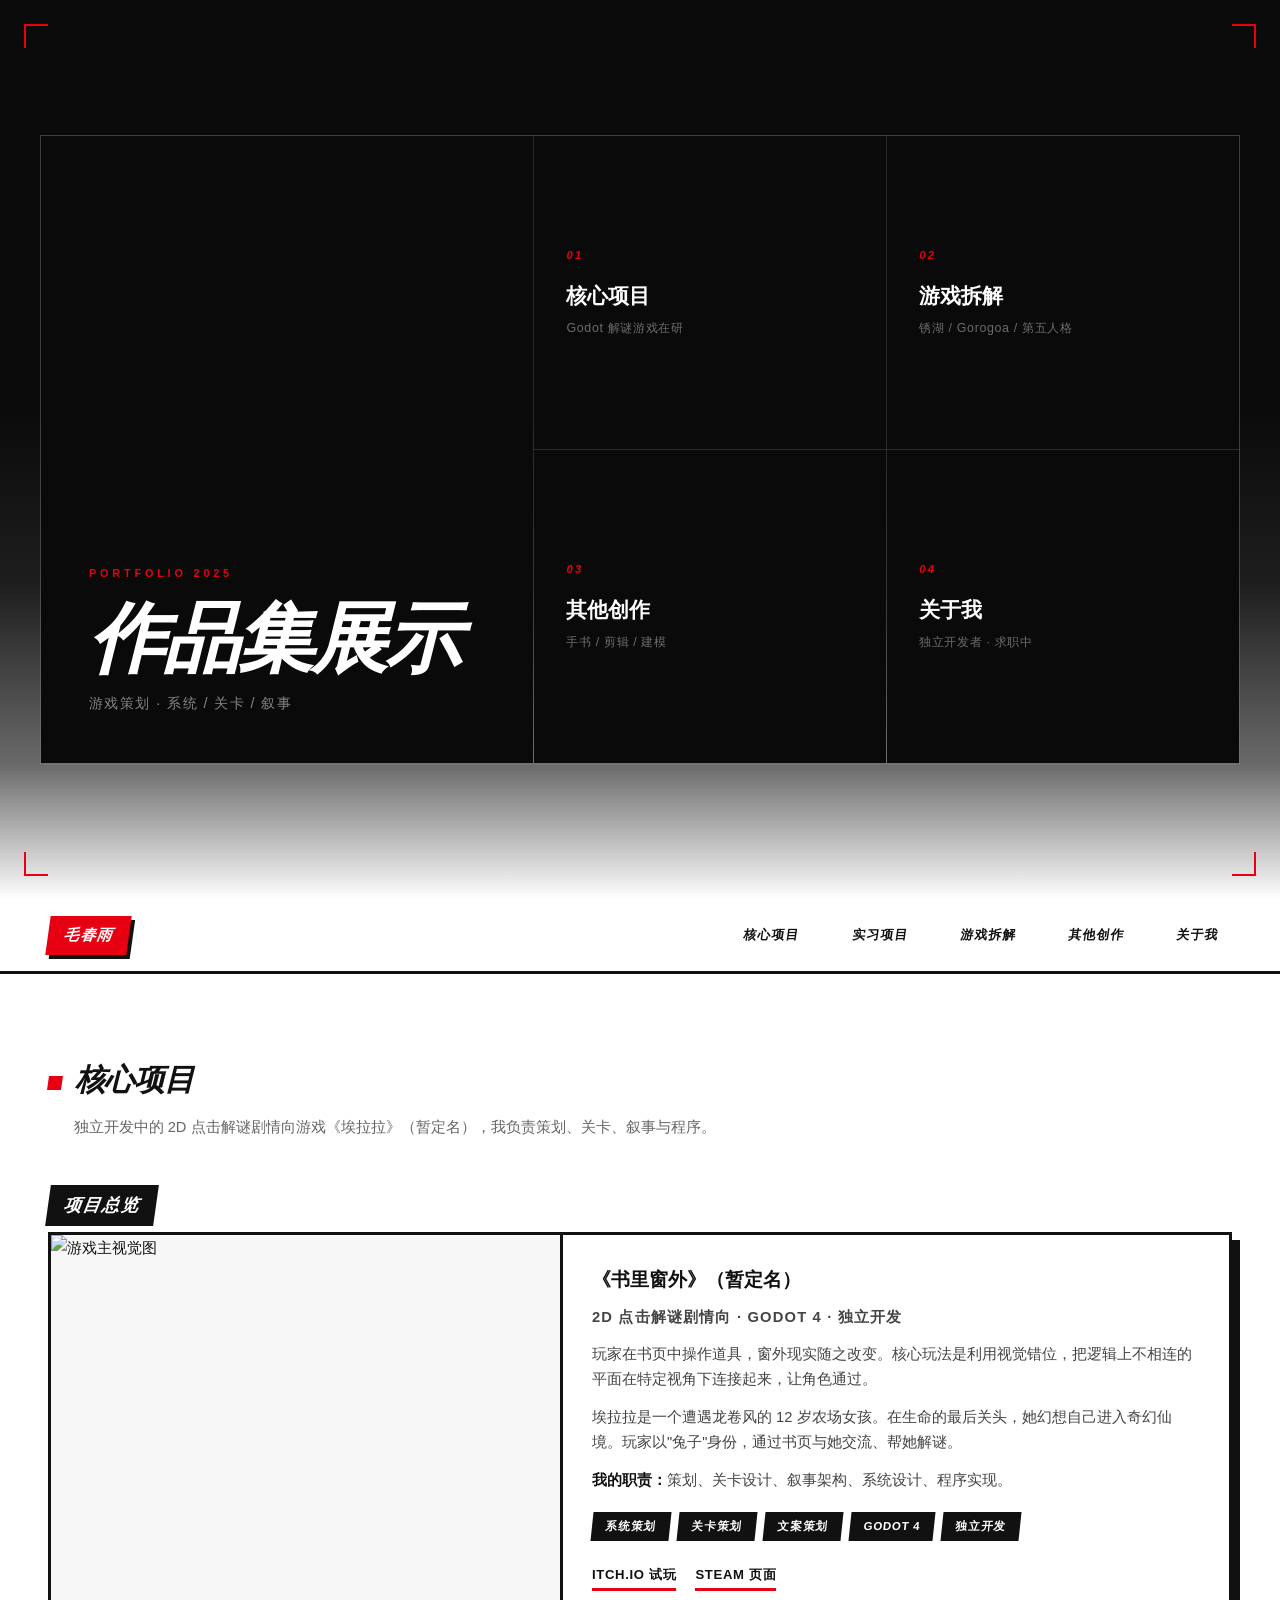
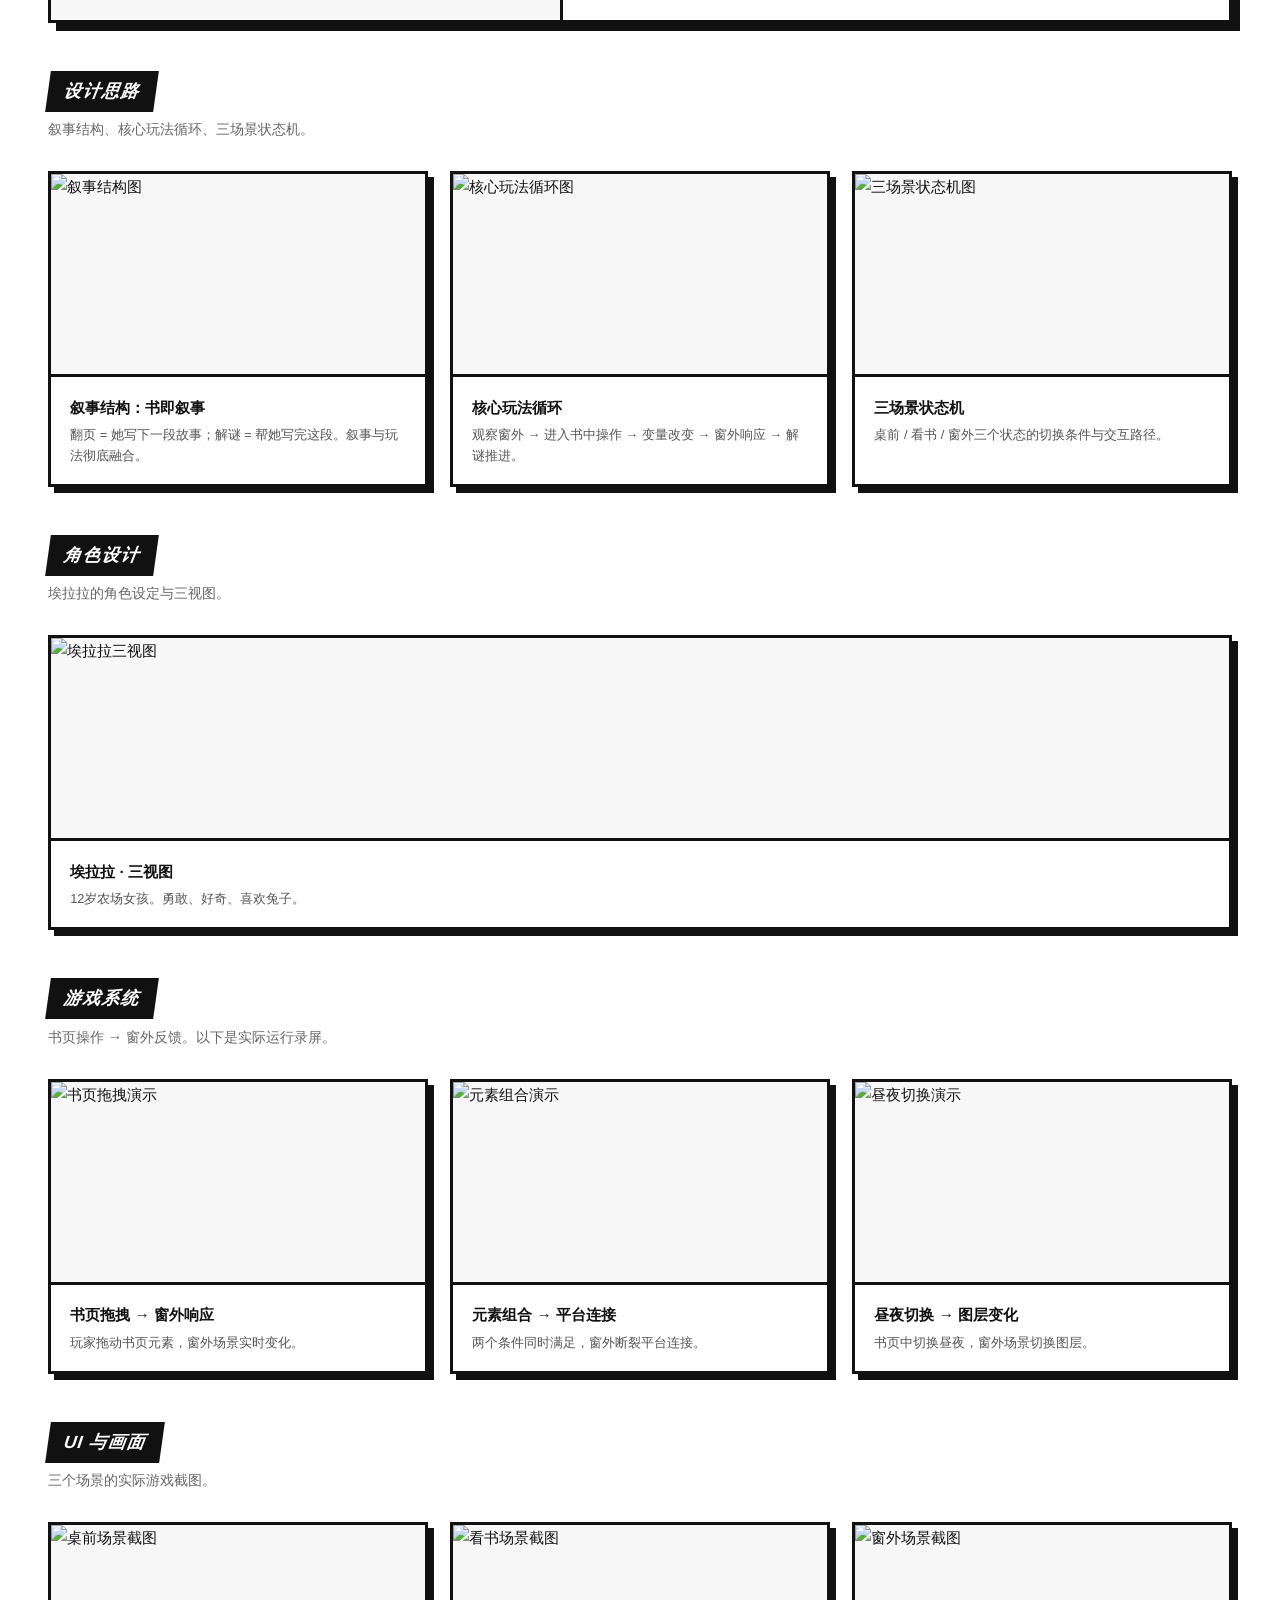
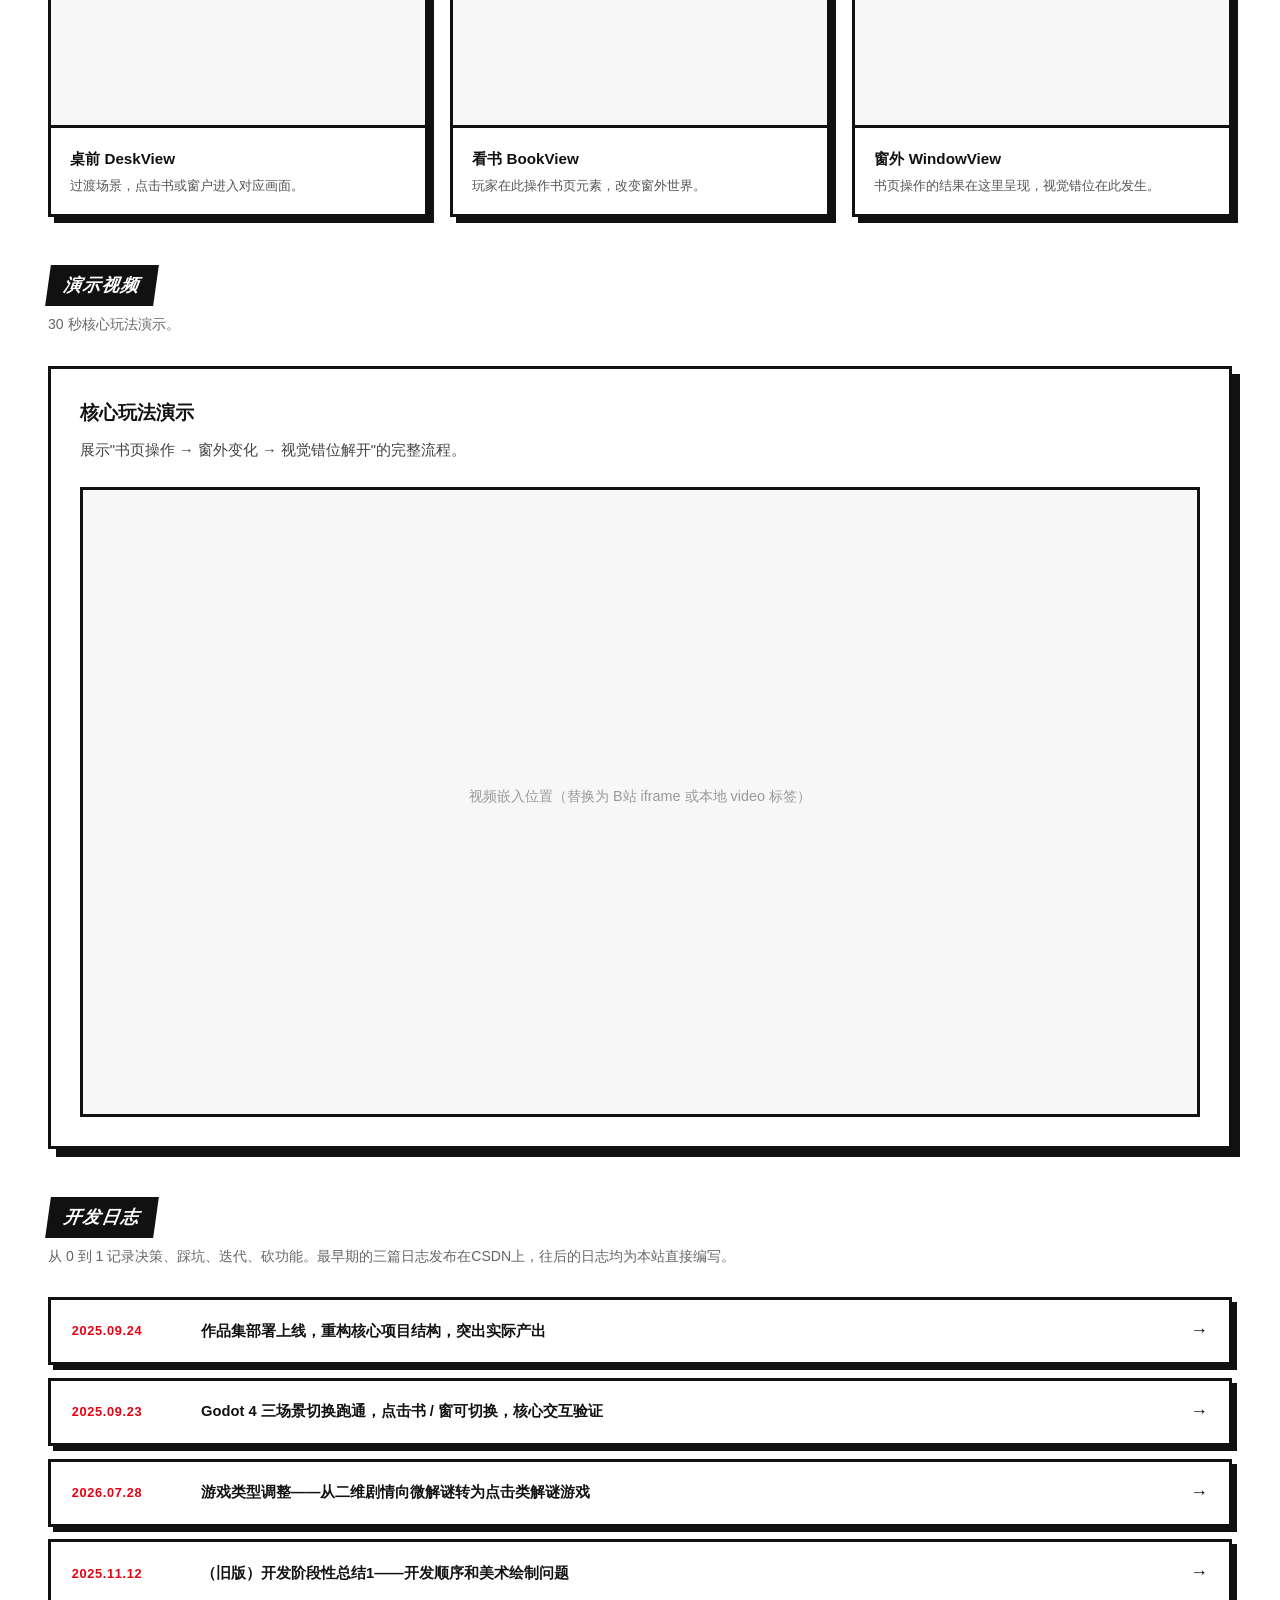
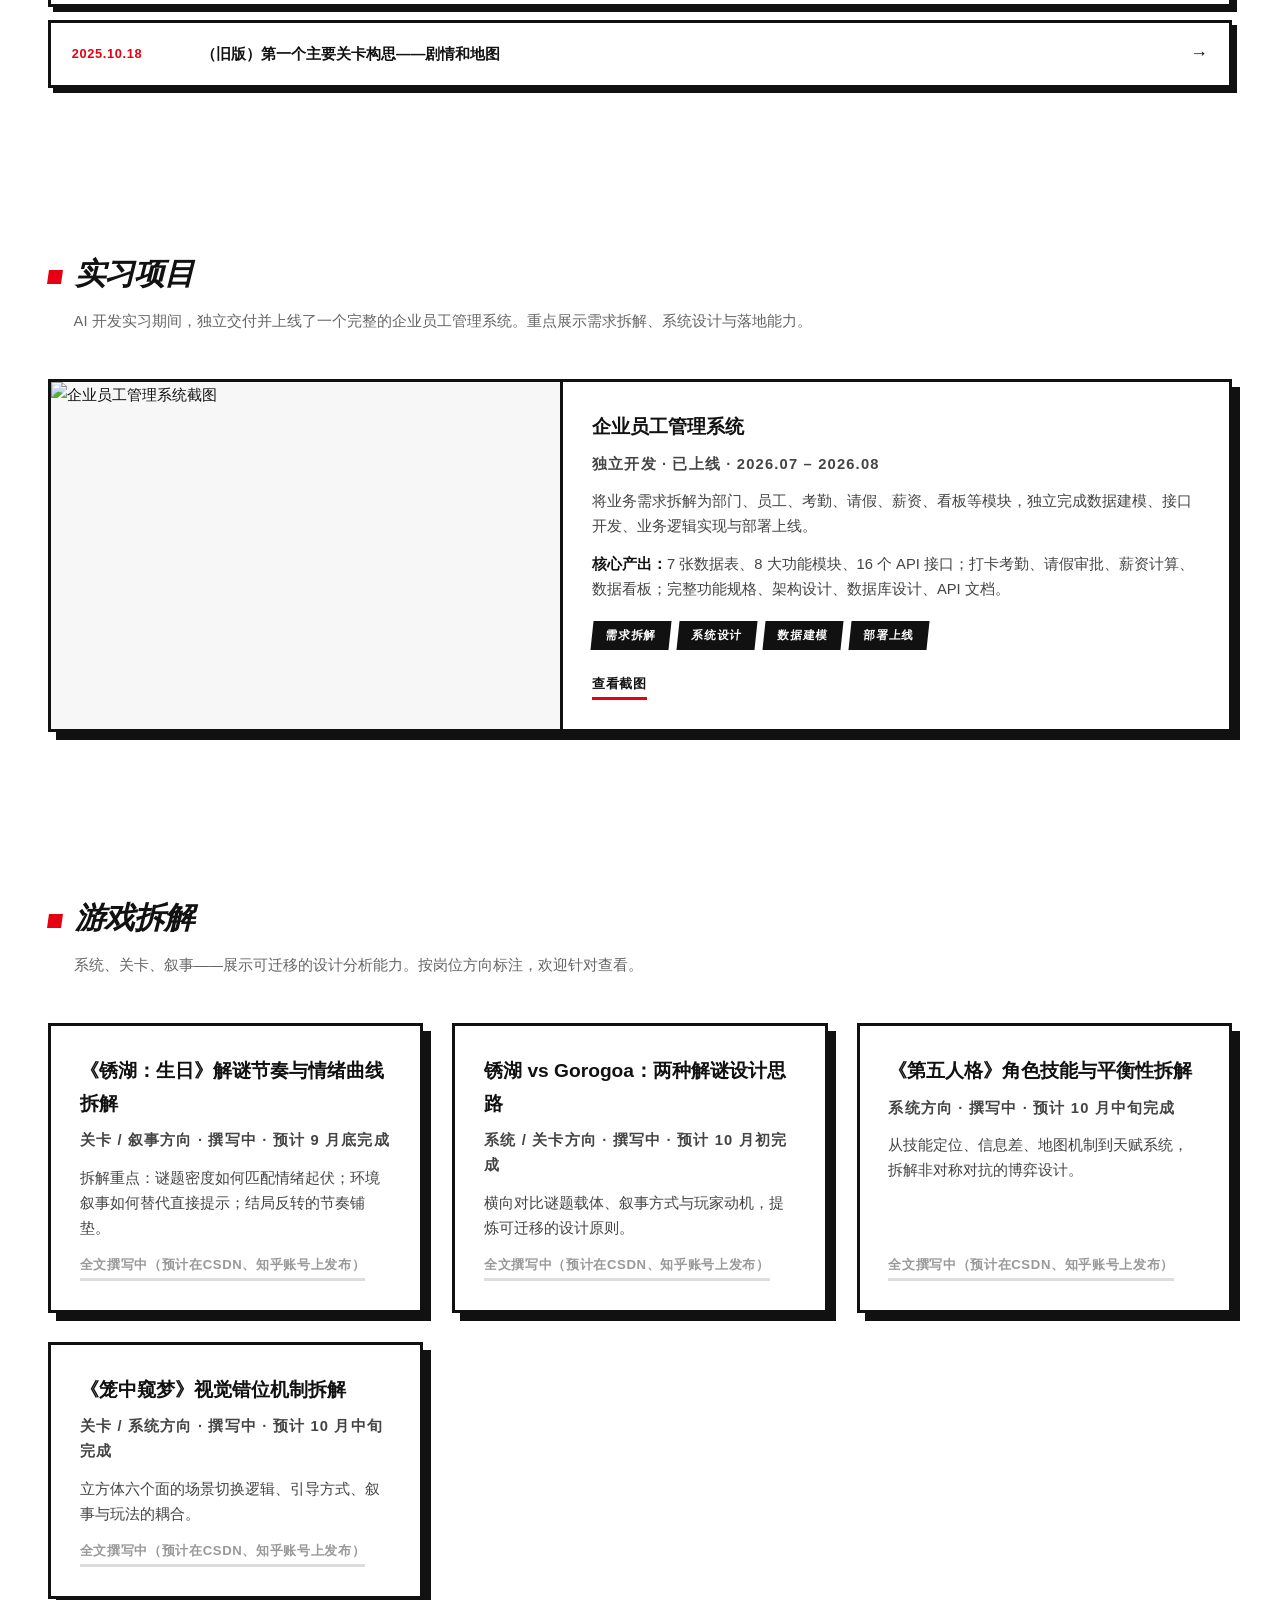
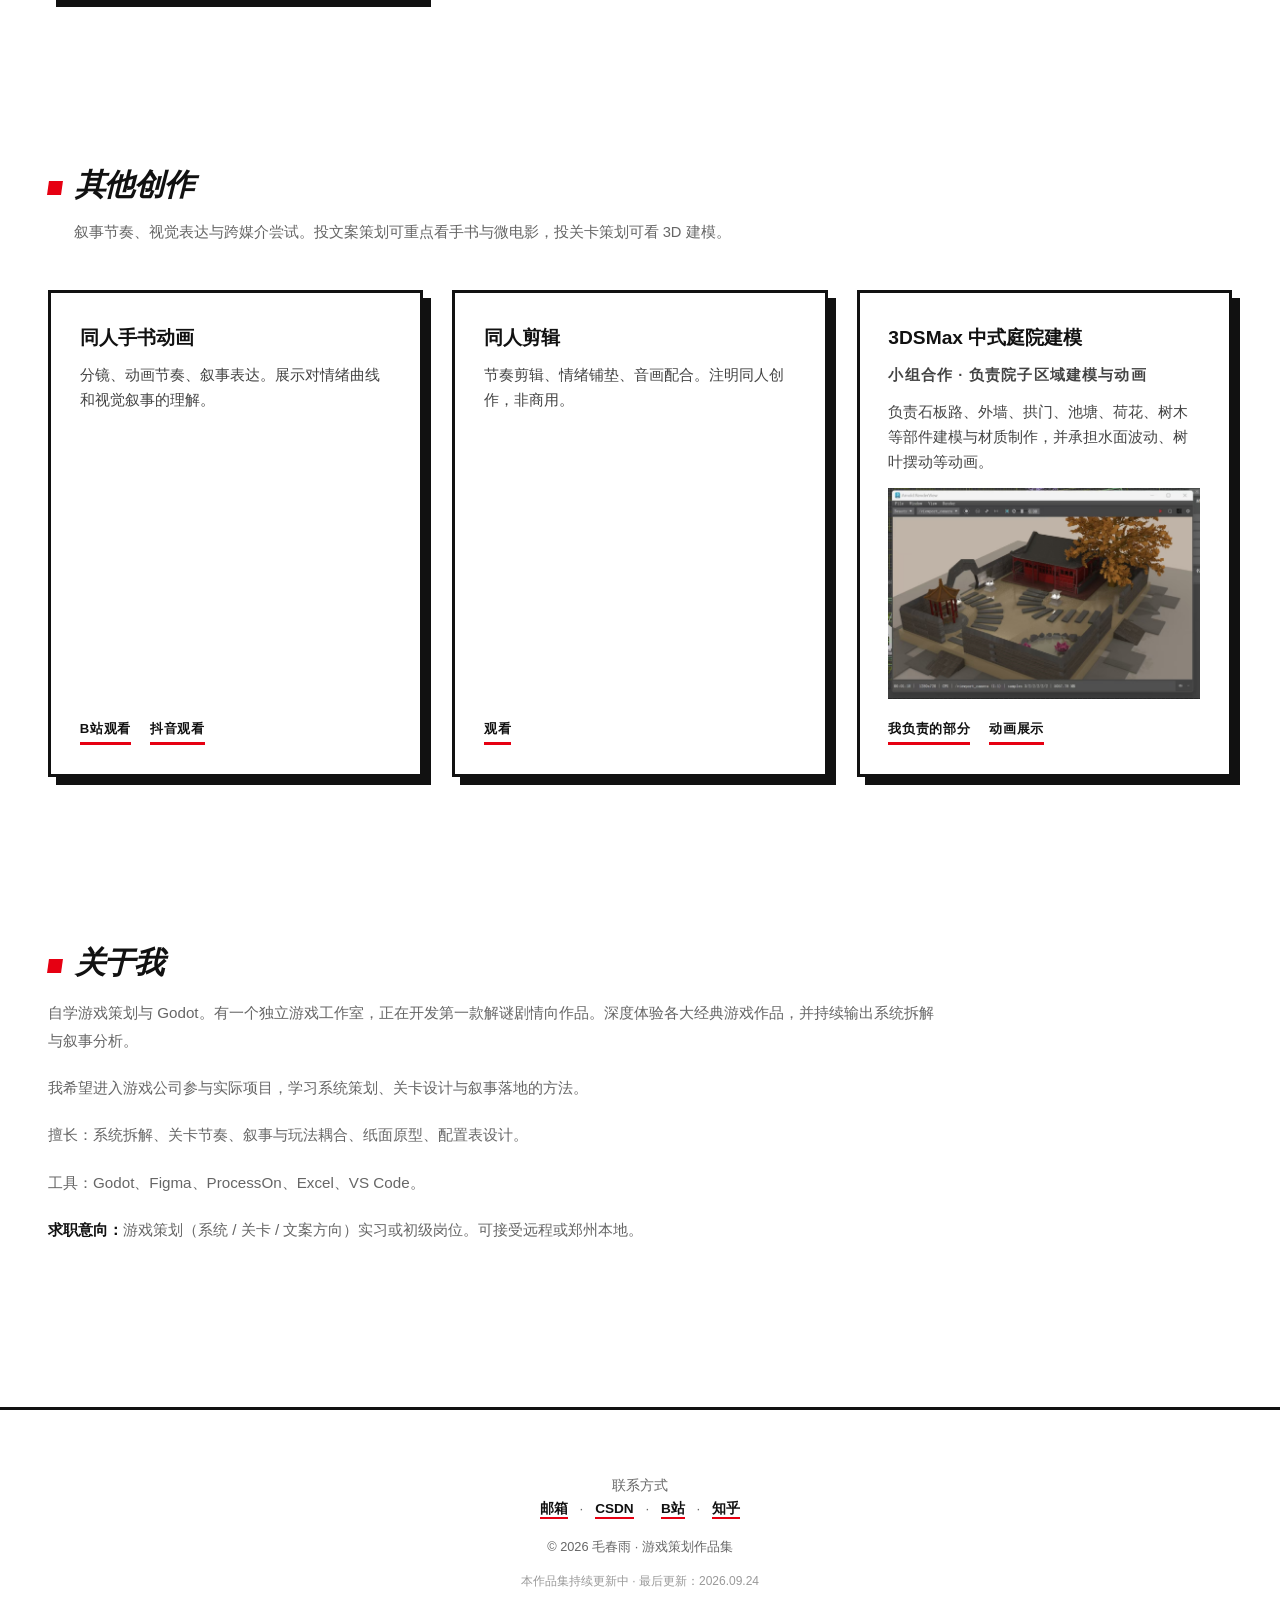
==== Index.html @ b107180e "Update Index.html" ====
<!DOCTYPE html>
<html lang="zh-CN">
<head>
<meta charset="UTF-8">
<meta name="viewport" content="width=device-width, initial-scale=1.0">
<title>毛春雨 | 游戏策划作品集</title>
<link rel="stylesheet" href="style.css">
</head>
<body>

<!-- 首页 -->
<section class="landing">
  <div class="landing-grid">

    <a class="cell cell--title" href="#hero">
      <div class="cell-inner">
        <p class="cell-tag">PORTFOLIO 2025</p>
        <h1 class="cell-title">作品集展示</h1>
        <p class="cell-sub">游戏策划 · 系统 / 关卡 / 叙事</p>
      </div>
    </a>

    <a class="cell cell--project" href="#project">
      <div class="cell-inner">
        <span class="cell-index">01</span>
        <h2 class="cell-name">核心项目</h2>
        <p class="cell-desc">Godot 解谜游戏在研</p>
      </div>
      <div class="cell-line"></div>
    </a>

    <a class="cell cell--analysis" href="#analysis">
      <div class="cell-inner">
        <span class="cell-index">02</span>
        <h2 class="cell-name">游戏拆解</h2>
        <p class="cell-desc">锈湖 / Gorogoa / 第五人格</p>
      </div>
      <div class="cell-line"></div>
    </a>

    <a class="cell cell--other" href="#other">
      <div class="cell-inner">
        <span class="cell-index">03</span>
        <h2 class="cell-name">其他创作</h2>
        <p class="cell-desc">手书 / 剪辑 / 建模</p>
      </div>
      <div class="cell-line"></div>
    </a>

    <a class="cell cell--about" href="#about">
      <div class="cell-inner">
        <span class="cell-index">04</span>
        <h2 class="cell-name">关于我</h2>
        <p class="cell-desc">独立开发者 · 求职中</p>
      </div>
      <div class="cell-line"></div>
    </a>

    <div class="cell cell--empty cell--empty-1"></div>
    <div class="cell cell--empty cell--empty-2"></div>
  </div>

  <div class="landing-corner landing-corner--tl"></div>
  <div class="landing-corner landing-corner--tr"></div>
  <div class="landing-corner landing-corner--bl"></div>
  <div class="landing-corner landing-corner--br"></div>
</section>

<!-- 导航 -->
<header class="nav">
  <div class="nav-inner">
    <span class="logo">毛春雨</span>
    <nav>
      <a href="#project">核心项目</a>
      <a href="#intern">实习项目</a>
      <a href="#analysis">游戏拆解</a>
      <a href="#other">其他创作</a>
      <a href="#about">关于我</a>
    </nav>
  </div>
</header>

<!-- 核心项目 -->
<section id="project" class="section">
  <h2>核心项目</h2>
  <p class="section-desc">独立开发中的 2D 点击解谜剧情向游戏《埃拉拉》（暂定名），我负责策划、关卡、叙事与程序。</p>

  <!-- ========== 1. 项目总览 ========== -->
  <div class="subsection">
    <div class="subsection-title">项目总览</div>

    <article class="card project-card">
      <div class="project-visual">
        <img src="images/cover.jpg" alt="游戏主视觉图">
      </div>
      <div class="card-body">
        <h3>《书里窗外》（暂定名）</h3>
        <p class="meta">2D 点击解谜剧情向 · Godot 4 · 独立开发</p>

        <p>玩家在书页中操作道具，窗外现实随之改变。核心玩法是利用视觉错位，把逻辑上不相连的平面在特定视角下连接起来，让角色通过。</p>

        <p>埃拉拉是一个遭遇龙卷风的 12 岁农场女孩。在生命的最后关头，她幻想自己进入奇幻仙境。玩家以"兔子"身份，通过书页与她交流、帮她解谜。</p>

        <p><strong>我的职责：</strong>策划、关卡设计、叙事架构、系统设计、程序实现。</p>

        <ul class="tags">
          <li>系统策划</li><li>关卡策划</li><li>文案策划</li><li>Godot 4</li><li>独立开发</li>
        </ul>

        <div class="links">
          <a href="你的itch.io链接" target="_blank">itch.io 试玩</a>
          <a href="你的Steam链接" target="_blank">Steam 页面</a>
        </div>
      </div>
    </article>
  </div>

  <!-- ========== 2. 设计思路 ========== -->
  <div class="subsection">
    <div class="subsection-title">设计思路</div>
    <p class="subsection-desc">叙事结构、核心玩法循环、三场景状态机。</p>

    <div class="design-grid">
      <div class="design-item">
        <div class="design-visual">
          <img src="images/narrative-structure.jpg" alt="叙事结构图">
        </div>
        <div class="design-info">
          <h4>叙事结构：书即叙事</h4>
          <p>翻页 = 她写下一段故事；解谜 = 帮她写完这段。叙事与玩法彻底融合。</p>
        </div>
      </div>

      <div class="design-item">
        <div class="design-visual">
          <img src="images/core-loop.jpg" alt="核心玩法循环图">
        </div>
        <div class="design-info">
          <h4>核心玩法循环</h4>
          <p>观察窗外 → 进入书中操作 → 变量改变 → 窗外响应 → 解谜推进。</p>
        </div>
      </div>

      <div class="design-item">
        <div class="design-visual">
          <img src="images/state-machine.jpg" alt="三场景状态机图">
        </div>
        <div class="design-info">
          <h4>三场景状态机</h4>
          <p>桌前 / 看书 / 窗外三个状态的切换条件与交互路径。</p>
        </div>
      </div>
    </div>
  </div>

  <!-- ========== 3. 角色设计 ========== -->
  <div class="subsection">
    <div class="subsection-title">角色设计</div>
    <p class="subsection-desc">埃拉拉的角色设定与三视图。</p>

    <div class="design-grid">
      <div class="design-item">
        <div class="design-visual">
          <img src="images/ellara-turnaround.jpg" alt="埃拉拉三视图">
        </div>
        <div class="design-info">
          <h4>埃拉拉 · 三视图</h4>
          <p>12岁农场女孩。勇敢、好奇、喜欢兔子。</p>
        </div>
      </div>
  </div>

  <!-- ========== 4. 游戏系统 ========== -->
<div class="subsection">
  <div class="subsection-title">游戏系统</div>
  <p class="subsection-desc">书页操作 → 窗外反馈。以下是实际运行录屏。</p>

  <div class="design-grid">
    <div class="design-item">
      <div class="design-visual">
        <img src="images/gif-drag.gif" alt="书页拖拽演示">
      </div>
      <div class="design-info">
        <h4>书页拖拽 → 窗外响应</h4>
        <p>玩家拖动书页元素，窗外场景实时变化。</p>
      </div>
    </div>

    <div class="design-item">
      <div class="design-visual">
        <img src="images/gif-combine.gif" alt="元素组合演示">
      </div>
      <div class="design-info">
        <h4>元素组合 → 平台连接</h4>
        <p>两个条件同时满足，窗外断裂平台连接。</p>
      </div>
    </div>

    <div class="design-item">
      <div class="design-visual">
        <img src="images/gif-night.gif" alt="昼夜切换演示">
      </div>
      <div class="design-info">
        <h4>昼夜切换 → 图层变化</h4>
        <p>书页中切换昼夜，窗外场景切换图层。</p>
      </div>
    </div>
  </div>
</div>

  <!-- ========== 5. UI 与画面 ========== -->
  <div class="subsection">
    <div class="subsection-title">UI 与画面</div>
    <p class="subsection-desc">三个场景的实际游戏截图。</p>

    <div class="design-grid">
      <div class="design-item">
        <div class="design-visual">
          <img src="images/screenshot-desk.jpg" alt="桌前场景截图">
        </div>
        <div class="design-info">
          <h4>桌前 DeskView</h4>
          <p>过渡场景，点击书或窗户进入对应画面。</p>
        </div>
      </div>

      <div class="design-item">
        <div class="design-visual">
          <img src="images/screenshot-book.jpg" alt="看书场景截图">
        </div>
        <div class="design-info">
          <h4>看书 BookView</h4>
          <p>玩家在此操作书页元素，改变窗外世界。</p>
        </div>
      </div>

      <div class="design-item">
        <div class="design-visual">
          <img src="images/screenshot-window.jpg" alt="窗外场景截图">
        </div>
        <div class="design-info">
          <h4>窗外 WindowView</h4>
          <p>书页操作的结果在这里呈现，视觉错位在此发生。</p>
        </div>
      </div>
    </div>
  </div>

  <!-- ========== 6. 演示视频 ========== -->
  <div class="subsection">
    <div class="subsection-title">演示视频</div>
    <p class="subsection-desc">30 秒核心玩法演示。</p>

    <article class="card">
      <div class="card-body">
        <h3>核心玩法演示</h3>
        <p>展示"书页操作 → 窗外变化 → 视觉错位解开"的完整流程。</p>
        <div style="margin-top:1.5rem; border:3px solid #111; aspect-ratio: 16 / 9; display:flex; align-items:center; justify-content:center; background:#f7f7f7;">
          <p style="color:#999; font-size:0.9rem;">视频嵌入位置（替换为 B站 iframe 或本地 video 标签）</p>
        </div>
      </div>
    </article>
  </div>

  <!-- ========== 7. 开发日志 ========== -->
  <div class="subsection">
    <div class="subsection-title">开发日志</div>
    <p class="subsection-desc">从 0 到 1 记录决策、踩坑、迭代、砍功能。最早期的三篇日志发布在CSDN上，往后的日志均为本站直接编写。</p>
    <div class="devlog-list">
      <a class="devlog-item" href="devlog/2025-09-24.html">
        <span class="devlog-date">2025.09.24</span>
        <span class="devlog-title">作品集部署上线，重构核心项目结构，突出实际产出</span>
        <span class="devlog-arrow">→</span>
      </a>
      <a class="devlog-item" href="devlog/2025-09-23.html">
        <span class="devlog-date">2025.09.23</span>
        <span class="devlog-title">Godot 4 三场景切换跑通，点击书 / 窗可切换，核心交互验证</span>
        <span class="devlog-arrow">→</span>
      </a>
      <a class="devlog-item" href="https://blog.csdn.net/mohxitx/article/details/163253300?spm=1001.2014.3001.5502">
        <span class="devlog-date">2026.07.28</span>
        <span class="devlog-title">游戏类型调整——从二维剧情向微解谜转为点击类解谜游戏</span>
        <span class="devlog-arrow">→</span>
      </a>
      <a class="devlog-item" href="https://blog.csdn.net/mohxitx/article/details/154711558?spm=1001.2014.3001.5502">
        <span class="devlog-date">2025.11.12</span>
        <span class="devlog-title">（旧版）开发阶段性总结1——开发顺序和美术绘制问题</span>
        <span class="devlog-arrow">→</span>
      </a>
      <a class="devlog-item" href="https://blog.csdn.net/mohxitx/article/details/153501915?spm=1001.2014.3001.5502">
        <span class="devlog-date">2025.10.18</span>
        <span class="devlog-title">（旧版）第一个主要关卡构思——剧情和地图</span>
        <span class="devlog-arrow">→</span>
      </a>
    </div>
  </div>
</section>

<!-- 实习项目 -->
<section id="intern" class="section">
  <h2>实习项目</h2>
  <p class="section-desc">AI 开发实习期间，独立交付并上线了一个完整的企业员工管理系统。重点展示需求拆解、系统设计与落地能力。</p>

  <article class="card project-card">
    <div class="project-visual">
      <img src="images/intern-system.jpg" alt="企业员工管理系统截图">
    </div>
    <div class="card-body">
      <h3>企业员工管理系统</h3>
      <p class="meta">独立开发 · 已上线 · 2026.07 – 2026.08</p>
      <p>将业务需求拆解为部门、员工、考勤、请假、薪资、看板等模块，独立完成数据建模、接口开发、业务逻辑实现与部署上线。</p>
      <p><strong>核心产出：</strong>7 张数据表、8 大功能模块、16 个 API 接口；打卡考勤、请假审批、薪资计算、数据看板；完整功能规格、架构设计、数据库设计、API 文档。</p>
      <ul class="tags">
        <li>需求拆解</li><li>系统设计</li><li>数据建模</li><li>部署上线</li>
      </ul>
      <div class="links">
        <a href="你的系统截图链接" target="_blank">查看截图</a>
      </div>
    </div>
  </article>
</section>

<!-- 游戏拆解 -->
<section id="analysis" class="section">
  <h2>游戏拆解</h2>
  <p class="section-desc">系统、关卡、叙事——展示可迁移的设计分析能力。按岗位方向标注，欢迎针对查看。</p>
  <div class="grid">
    <article class="card">
      <div class="card-body">
        <h3>《锈湖：生日》解谜节奏与情绪曲线拆解</h3>
        <p class="meta">关卡 / 叙事方向 · 撰写中 · 预计 9 月底完成</p>
        <p>拆解重点：谜题密度如何匹配情绪起伏；环境叙事如何替代直接提示；结局反转的节奏铺垫。</p>
        <div class="links"><span class="link-pending">全文撰写中（预计在CSDN、知乎账号上发布）</span></div>
      </div>
    </article>
    <article class="card">
      <div class="card-body">
        <h3>锈湖 vs Gorogoa：两种解谜设计思路</h3>
        <p class="meta">系统 / 关卡方向 · 撰写中 · 预计 10 月初完成</p>
        <p>横向对比谜题载体、叙事方式与玩家动机，提炼可迁移的设计原则。</p>
        <div class="links"><span class="link-pending">全文撰写中（预计在CSDN、知乎账号上发布）</span></div>
      </div>
    </article>
    <article class="card">
      <div class="card-body">
        <h3>《第五人格》角色技能与平衡性拆解</h3>
        <p class="meta">系统方向 · 撰写中 · 预计 10 月中旬完成</p>
        <p>从技能定位、信息差、地图机制到天赋系统，拆解非对称对抗的博弈设计。</p>
        <div class="links"><span class="link-pending">全文撰写中（预计在CSDN、知乎账号上发布）</span></div>
      </div>
    </article>
    <article class="card">
      <div class="card-body">
        <h3>《笼中窥梦》视觉错位机制拆解</h3>
        <p class="meta">关卡 / 系统方向 · 撰写中 · 预计 10 月中旬完成</p>
        <p>立方体六个面的场景切换逻辑、引导方式、叙事与玩法的耦合。</p>
        <div class="links"><span class="link-pending">全文撰写中（预计在CSDN、知乎账号上发布）</span></div>
      </div>
    </article>
  </div>
</section>

<!-- 其他创作 -->
<section id="other" class="section">
  <h2>其他创作</h2>
  <p class="section-desc">叙事节奏、视觉表达与跨媒介尝试。投文案策划可重点看手书与微电影，投关卡策划可看 3D 建模。</p>
  <div class="grid">
    <article class="card">
      <div class="card-body">
        <h3>同人手书动画</h3>
        <p>分镜、动画节奏、叙事表达。展示对情绪曲线和视觉叙事的理解。</p>
        <div class="links">
          <a href="https://www.bilibili.com/video/BV1rpRCBZEAe/?spm_id_from=333.1387.upload.video_card.click&vd_source=d65b849b5e9a57751066e019ce61a330" target="_blank">B站观看</a>
         <a href="https://www.douyin.com/user/self?from_tab_name=main&modal_id=7636347250213746856&showTab=post" target="_blank">抖音观看</a>
        </div>
      </div>
    </article>
    <article class="card">
      <div class="card-body">
        <h3>同人剪辑</h3>
        <p>节奏剪辑、情绪铺垫、音画配合。注明同人创作，非商用。</p>
        <div class="links">
          <a href="https://www.bilibili.com/video/BV1PDQ9YFEPP/?spm_id_from=333.1387.upload.video_card.click&vd_source=d65b849b5e9a57751066e019ce61a330" target="_blank">观看</a>
        </div>
      </div>
    </article>
    <article class="card">
  
  <div class="card-body">
    <h3>3DSMax 中式庭院建模</h3>
    <p class="meta">小组合作 · 负责院子区域建模与动画</p>
    <p>负责石板路、外墙、拱门、池塘、荷花、树木等部件建模与材质制作，并承担水面波动、树叶摆动等动画。</p>
    <div class="links">
      <img src="images/成品建模截图.jpg" alt="中式庭院成品截图">
      <a href="images/庭院截图.jpg" target="_blank">我负责的部分</a>
      <a href="images/展示视频.mp4" target="_blank">动画展示</a>
    </div>
  </div>
</article>
  </div>
</section>

<!-- 关于我 -->
<section id="about" class="section">
  <h2>关于我</h2>
  <div class="about-text">
    <p>自学游戏策划与 Godot。有一个独立游戏工作室，正在开发第一款解谜剧情向作品。深度体验各大经典游戏作品，并持续输出系统拆解与叙事分析。</p>
    <p>我希望进入游戏公司参与实际项目，学习系统策划、关卡设计与叙事落地的方法。</p>
    <p>擅长：系统拆解、关卡节奏、叙事与玩法耦合、纸面原型、配置表设计。</p>
    <p>工具：Godot、Figma、ProcessOn、Excel、VS Code。</p>
    <p><strong>求职意向：</strong>游戏策划（系统 / 关卡 / 文案方向）实习或初级岗位。可接受远程或郑州本地。</p>
  </div>
</section>

<footer class="footer">
  <p>联系方式</p>
  <p>
    <a href="mailto:2586804868@qq.com">邮箱</a> ·
    <a href="https://blog.csdn.net/mohxitx?spm=1000.2115.3001.5343" target="_blank">CSDN</a> ·
    <a href="https://space.bilibili.com/425326771/upload/video" target="_blank">B站</a> ·
    <a href="https://www.zhihu.com/people/cheng-feng-18-88" target="_blank">知乎</a>
  </p>
  <p style="margin-top:1rem; font-size:0.8rem;">© 2026 毛春雨 · 游戏策划作品集</p>
  <p style="margin-top:0.8rem; font-size:0.75rem; color:#999;">本作品集持续更新中 · 最后更新：2026.09.24</p>
</footer>

<script src="script.js"></script>
</body>
</html>
---- style.css ----
:root {
  --white: #ffffff;
  --black: #111111;
  --red: #e60012;
  --red-dark: #b8000e;
  --gray: #666666;
  --gray-light: #e8e8e8;
  --dark: #0a0a0a;
  --dark-soft: #141414;
  --line: rgba(128, 128, 128, 0.25);
}

* { margin: 0; padding: 0; box-sizing: border-box; }
html { scroll-behavior: smooth; }

body {
  background: var(--white);
  color: var(--black);
  font-family: -apple-system, "PingFang SC", "Microsoft YaHei", sans-serif;
  line-height: 1.7;
  -webkit-font-smoothing: antialiased;
  overflow-x: hidden;
  font-size: 15px;
}

a { color: inherit; text-decoration: none; transition: all 0.3s; }
img { max-width: 100%; display: block; }

/* ============ Landing ============ */
.landing {
  position: relative;
  min-height: 100vh;
  background: linear-gradient(
    to bottom,
    #0a0a0a 0%,
    #0a0a0a 45%,
    #1e1e1e 65%,
    #6a6a6a 85%,
    #ffffff 100%
  );
  overflow: hidden;
  padding: 2rem;
  display: flex;
  align-items: center;
  justify-content: center;
}

.landing-grid {
  position: relative;
  width: 100%;
  max-width: 1200px;
  height: 70vh;
  display: grid;
  grid-template-columns: 1.4fr 1fr 1fr;
  grid-template-rows: 1fr 1fr;
  gap: 1px;
  background: var(--line);
  border: 1px solid var(--line);
  z-index: 2;
}

.cell {
  background: var(--dark);
  position: relative;
  overflow: hidden;
  display: flex;
  align-items: center;
  justify-content: center;
  transition: background 0.5s ease;
}

.cell:hover { background: var(--dark-soft); }

.cell--title {
  grid-column: 1;
  grid-row: 1 / 3;
  padding: 3rem;
  display: flex;
  align-items: flex-end;
  justify-content: flex-start;
}

.cell--project { grid-column: 2; grid-row: 1; }
.cell--analysis { grid-column: 3; grid-row: 1; }
.cell--other { grid-column: 2; grid-row: 2; }
.cell--about { grid-column: 3; grid-row: 2; }

.cell--empty { background: var(--dark-soft); }

.cell-inner {
  position: relative;
  z-index: 2;
  width: 100%;
  padding: 2rem;
}

.cell--title .cell-inner { padding: 0; }

.cell-tag {
  font-size: 0.68rem;
  font-weight: 700;
  letter-spacing: 0.35em;
  color: var(--red);
  text-transform: uppercase;
  margin-bottom: 1.2rem;
}

.cell-title {
  font-size: clamp(2.8rem, 6vw, 5rem);
  font-weight: 900;
  font-style: italic;
  line-height: 0.95;
  letter-spacing: -0.04em;
  color: var(--white);
  margin-bottom: 1rem;
  text-transform: uppercase;
}

.cell-sub {
  font-size: 0.9rem;
  color: rgba(255,255,255,0.5);
  letter-spacing: 0.1em;
  font-weight: 500;
}

.cell-index {
  display: block;
  font-size: 0.7rem;
  font-weight: 800;
  letter-spacing: 0.2em;
  color: var(--red);
  margin-bottom: 0.8rem;
  font-style: italic;
}

.cell-name {
  font-size: 1.3rem;
  font-weight: 800;
  color: var(--white);
  margin-bottom: 0.3rem;
  letter-spacing: -0.01em;
  transition: color 0.3s;
}

.cell:hover .cell-name { color: var(--red); }

.cell-desc {
  font-size: 0.78rem;
  color: rgba(255,255,255,0.4);
  letter-spacing: 0.05em;
}

.cell-line {
  position: absolute;
  bottom: 0;
  left: 0;
  width: 0;
  height: 2px;
  background: var(--red);
  transition: width 0.6s cubic-bezier(0.22, 1, 0.36, 1);
}

.cell:hover .cell-line { width: 100%; }

/* 角落装饰 */
.landing-corner {
  position: absolute;
  width: 24px;
  height: 24px;
  border-color: var(--red);
  border-style: solid;
  z-index: 5;
  transition: transform 0.4s ease-out;
}
.landing-corner--tl { top: 1.5rem; left: 1.5rem; border-width: 2px 0 0 2px; }
.landing-corner--tr { top: 1.5rem; right: 1.5rem; border-width: 2px 2px 0 0; }
.landing-corner--bl { bottom: 1.5rem; left: 1.5rem; border-width: 0 0 2px 2px; }
.landing-corner--br { bottom: 1.5rem; right: 1.5rem; border-width: 0 2px 2px 0; }

/* ============ 导航 ============ */
.nav {
  position: sticky;
  top: 0;
  z-index: 100;
  background: var(--white);
  border-bottom: 3px solid var(--black);
}

.nav-inner {
  max-width: 1360px;
  margin: 0 auto;
  padding: 1rem 3rem;
  display: flex;
  justify-content: space-between;
  align-items: center;
}

.logo {
  font-weight: 900;
  font-size: 0.95rem;
  letter-spacing: 0.08em;
  text-transform: uppercase;
  background: var(--red);
  color: var(--white);
  padding: 0.4rem 1rem;
  transform: skew(-8deg);
  font-style: italic;
  box-shadow: 4px 4px 0 var(--black);
}

.nav nav a {
  margin-left: 1.4rem;
  color: var(--black);
  font-weight: 800;
  font-size: 0.8rem;
  letter-spacing: 0.08em;
  text-transform: uppercase;
  padding: 0.4rem 0.8rem;
  display: inline-block;
  transition: all 0.15s;
  transform: skew(-8deg);
}

.nav nav a:hover {
  background: var(--red);
  color: var(--white);
}

/* ============ Section ============ */
.section {
  max-width: 1360px;
  margin: 0 auto;
  padding: 5rem 3rem;
  position: relative;
}

.section h2 {
  font-size: 1.9rem;
  font-weight: 900;
  font-style: italic;
  text-transform: uppercase;
  letter-spacing: -0.01em;
  display: flex;
  align-items: baseline;
  gap: 0.8rem;
  margin-bottom: 0.6rem;
}

.section h2::before {
  content: "";
  display: inline-block;
  width: 14px;
  height: 14px;
  background: var(--red);
  transform: skew(-8deg);
  flex-shrink: 0;
}

.section-desc {
  color: var(--gray);
  margin-bottom: 2.8rem;
  font-size: 0.92rem;
  padding-left: 1.6rem;
}

/* ============ 子模块 ============ */
.subsection { margin-top: 3rem; }
.subsection:first-of-type { margin-top: 1rem; }

.subsection-title {
  font-size: 1.1rem;
  font-weight: 900;
  text-transform: uppercase;
  letter-spacing: 0.05em;
  display: inline-block;
  background: var(--black);
  color: var(--white);
  padding: 0.35rem 1rem;
  transform: skew(-8deg);
  margin-bottom: 0.4rem;
  font-style: italic;
}

.subsection-desc {
  color: var(--gray);
  font-size: 0.88rem;
  margin-bottom: 1.8rem;
}

/* ============ 卡片 ============ */
.card {
  background: var(--white);
  color: var(--black);
  border: 3px solid var(--black);
  box-shadow: 8px 8px 0 var(--black);
  transition: all 0.2s;
  overflow: hidden;
}

.card:hover {
  transform: translate(-4px, -4px);
  box-shadow: 12px 12px 0 var(--red);
}

.card-body { padding: 1.8rem; }

.card h3 {
  font-size: 1.2rem;
  font-weight: 900;
  margin-bottom: 0.5rem;
}

.meta {
  color: var(--red);
  font-size: 0.78rem;
  margin-bottom: 1rem;
  letter-spacing: 0.08em;
  text-transform: uppercase;
  font-weight: 800;
}

.card p { color: #444; font-size: 0.92rem; margin-bottom: 0.8rem; }
.card p strong { color: var(--black); font-weight: 800; }

.tags {
  list-style: none;
  display: flex;
  flex-wrap: wrap;
  gap: 0.5rem;
  margin: 1.2rem 0;
}

.tags li {
  background: var(--black);
  color: var(--white);
  padding: 0.3rem 0.85rem;
  font-size: 0.72rem;
  font-weight: 800;
  letter-spacing: 0.06em;
  text-transform: uppercase;
  transform: skew(-6deg);
}

.links {
  margin-top: 1.4rem;
  display: flex;
  flex-wrap: wrap;
  gap: 1.2rem;
}

.links a {
  font-size: 0.82rem;
  font-weight: 800;
  color: var(--black);
  text-transform: uppercase;
  letter-spacing: 0.05em;
  border-bottom: 3px solid var(--red);
  padding-bottom: 2px;
}

.links a:hover {
  background: var(--red);
  color: var(--white);
  padding: 2px 6px;
  border-bottom-color: transparent;
}

/* 待完成标签 */
.link-pending {
  display: inline-block;
  font-size: 0.82rem;
  font-weight: 800;
  color: #999;
  text-transform: uppercase;
  letter-spacing: 0.05em;
  border-bottom: 3px solid #ddd;
  padding-bottom: 2px;
  cursor: default;
}

/* ============ 项目卡片 ============ */
.project-card {
  display: grid;
  grid-template-columns: 1fr 1.3fr;
}

.project-visual {
  background: #f7f7f7;
  border-right: 3px solid var(--black);
  display: flex;
  align-items: center;
  justify-content: center;
  padding: 0;
  min-height: 340px;
  overflow: hidden;
}

.project-visual img {
  width: 100%;
  height: 100%;
  min-height: 340px;
  object-fit: cover;
  display: block;
}

.project-visual svg { width: 100%; height: auto; max-width: 360px; padding: 2rem 1.5rem; }

/* ============ 网格 ============ */
.grid {
  display: grid;
  grid-template-columns: repeat(auto-fit, minmax(300px, 1fr));
  gap: 1.8rem;
}

.grid .card { display: flex; flex-direction: column; }
.grid .card .card-body { flex: 1; display: flex; flex-direction: column; }
.grid .card .links { margin-top: auto; }

/* ============ 设计作品 ============ */
.design-grid {
  display: grid;
  grid-template-columns: repeat(auto-fit, minmax(260px, 1fr));
  gap: 1.4rem;
  margin-bottom: 2.5rem;
}

.design-item {
  background: var(--white);
  border: 3px solid var(--black);
  box-shadow: 6px 6px 0 var(--black);
  transition: all 0.2s;
}

.design-item:hover {
  transform: translate(-3px, -3px);
  box-shadow: 9px 9px 0 var(--red);
}

.design-visual {
  background: #f7f7f7;
  border-bottom: 3px solid var(--black);
  display: flex;
  align-items: center;
  justify-content: center;
  padding: 0;
  min-height: 200px;
  overflow: hidden;
}

.design-visual img {
  width: 100%;
  height: 100%;
  min-height: 200px;
  object-fit: cover;
  display: block;
}

.design-visual svg { width: 100%; height: auto; max-width: 200px; padding: 1.2rem; }

.design-item .design-info { padding: 1.1rem 1.2rem; }
.design-item h4 { font-size: 0.95rem; font-weight: 900; margin-bottom: 0.3rem; }
.design-item p { font-size: 0.8rem; color: #555; line-height: 1.6; }

/* ============ 状态机 ============ */
.stateflow {
  background: #f7f7f7;
  border: 3px solid var(--black);
  padding: 1.8rem;
  margin-top: 1rem;
  overflow-x: auto;
}

.stateflow h3 {
  font-weight: 900;
  text-transform: uppercase;
  letter-spacing: 0.05em;
  font-size: 1.05rem;
  margin-bottom: 1.2rem;
}

.stateflow svg { width: 100%; height: auto; min-width: 640px; }

/* ============ 表格 ============ */
table {
  width: 100%;
  border-collapse: collapse;
  margin-top: 1rem;
  font-size: 0.88rem;
  border: 3px solid var(--black);
}

thead { background: var(--black); color: var(--white); }

th {
  text-align: left;
  padding: 0.7rem 0.9rem;
  font-weight: 800;
  text-transform: uppercase;
  font-size: 0.78rem;
  letter-spacing: 0.05em;
}

td { padding: 0.7rem 0.9rem; border-top: 1px solid #ddd; }
tbody tr:nth-child(even) { background: #fafafa; }

td code {
  background: var(--black);
  color: var(--white);
  padding: 0.15rem 0.5rem;
  font-size: 0.8rem;
  font-family: "Menlo", "Consolas", monospace;
  border-radius: 2px;
}

/* ============ 开发日志 ============ */
.devlog-list { display: flex; flex-direction: column; gap: 0.8rem; }

.devlog-item {
  display: grid;
  grid-template-columns: 110px 1fr 30px;
  align-items: center;
  gap: 1.2rem;
  background: var(--white);
  border: 3px solid var(--black);
  padding: 1rem 1.3rem;
  box-shadow: 5px 5px 0 var(--black);
  transition: all 0.15s;
}

.devlog-item:hover {
  transform: translate(-3px, -3px);
  box-shadow: 8px 8px 0 var(--red);
}

.devlog-date {
  font-size: 0.8rem;
  font-weight: 800;
  color: var(--red);
  letter-spacing: 0.05em;
}

.devlog-title { font-size: 0.92rem; font-weight: 700; }

.devlog-arrow {
  font-weight: 900;
  font-size: 1.1rem;
  text-align: right;
  transition: transform 0.15s;
}

.devlog-item:hover .devlog-arrow {
  transform: translateX(5px);
  color: var(--red);
}

/* ============ 关于我 ============ */
.about-text { max-width: 900px; color: var(--gray); font-size: 0.95rem; }
.about-text p { margin-bottom: 1.2rem; line-height: 1.85; }
.about-text p strong { color: var(--black); font-weight: 800; }

/* ============ 页脚 ============ */
.footer {
  text-align: center;
  padding: 4rem 3rem;
  color: var(--gray);
  font-size: 0.85rem;
  border-top: 3px solid var(--black);
  margin-top: 4rem;
}

.footer a {
  color: var(--black);
  margin: 0 0.5rem;
  font-weight: 800;
  border-bottom: 2px solid var(--red);
  padding-bottom: 1px;
}

.footer a:hover { color: var(--red); }

/* ============ 移动端 ============ */
@media (max-width: 720px) {
  .landing { padding: 1rem; }
  .landing-grid {
    grid-template-columns: 1fr 1fr;
    grid-template-rows: 1.2fr 1fr 1fr;
    height: auto;
    min-height: 80vh;
  }
  .cell--title { grid-column: 1 / 3; grid-row: 1; padding: 2rem; }
  .cell--project { grid-column: 1; grid-row: 2; }
  .cell--analysis { grid-column: 2; grid-row: 2; }
  .cell--other { grid-column: 1; grid-row: 3; }
  .cell--about { grid-column: 2; grid-row: 3; }
  .cell--empty { display: none; }
  .cell-title { font-size: 2.6rem; }
  .cell-inner { padding: 1.2rem; }

  .nav-inner { flex-direction: column; gap: 0.7rem; padding: 0.9rem 1.2rem; }
  .nav nav a { margin: 0 0.4rem; font-size: 0.72rem; padding: 0.3rem 0.5rem; }

  .project-card { grid-template-columns: 1fr; }
  .project-visual {
    border-right: none;
    border-bottom: 3px solid var(--black);
    min-height: 240px;
  }
  .project-visual img { min-height: 240px; }

  .section { padding: 3.5rem 1.4rem; }
  .section h2 { font-size: 1.4rem; }
  .section-desc { padding-left: 1.4rem; }

  .devlog-item { grid-template-columns: 1fr; gap: 0.3rem; }
  .devlog-arrow { text-align: left; }

  table { font-size: 0.78rem; }
  th, td { padding: 0.5rem 0.6rem; }

  .design-visual { min-height: 180px; }
  .design-visual img { min-height: 180px; }
}
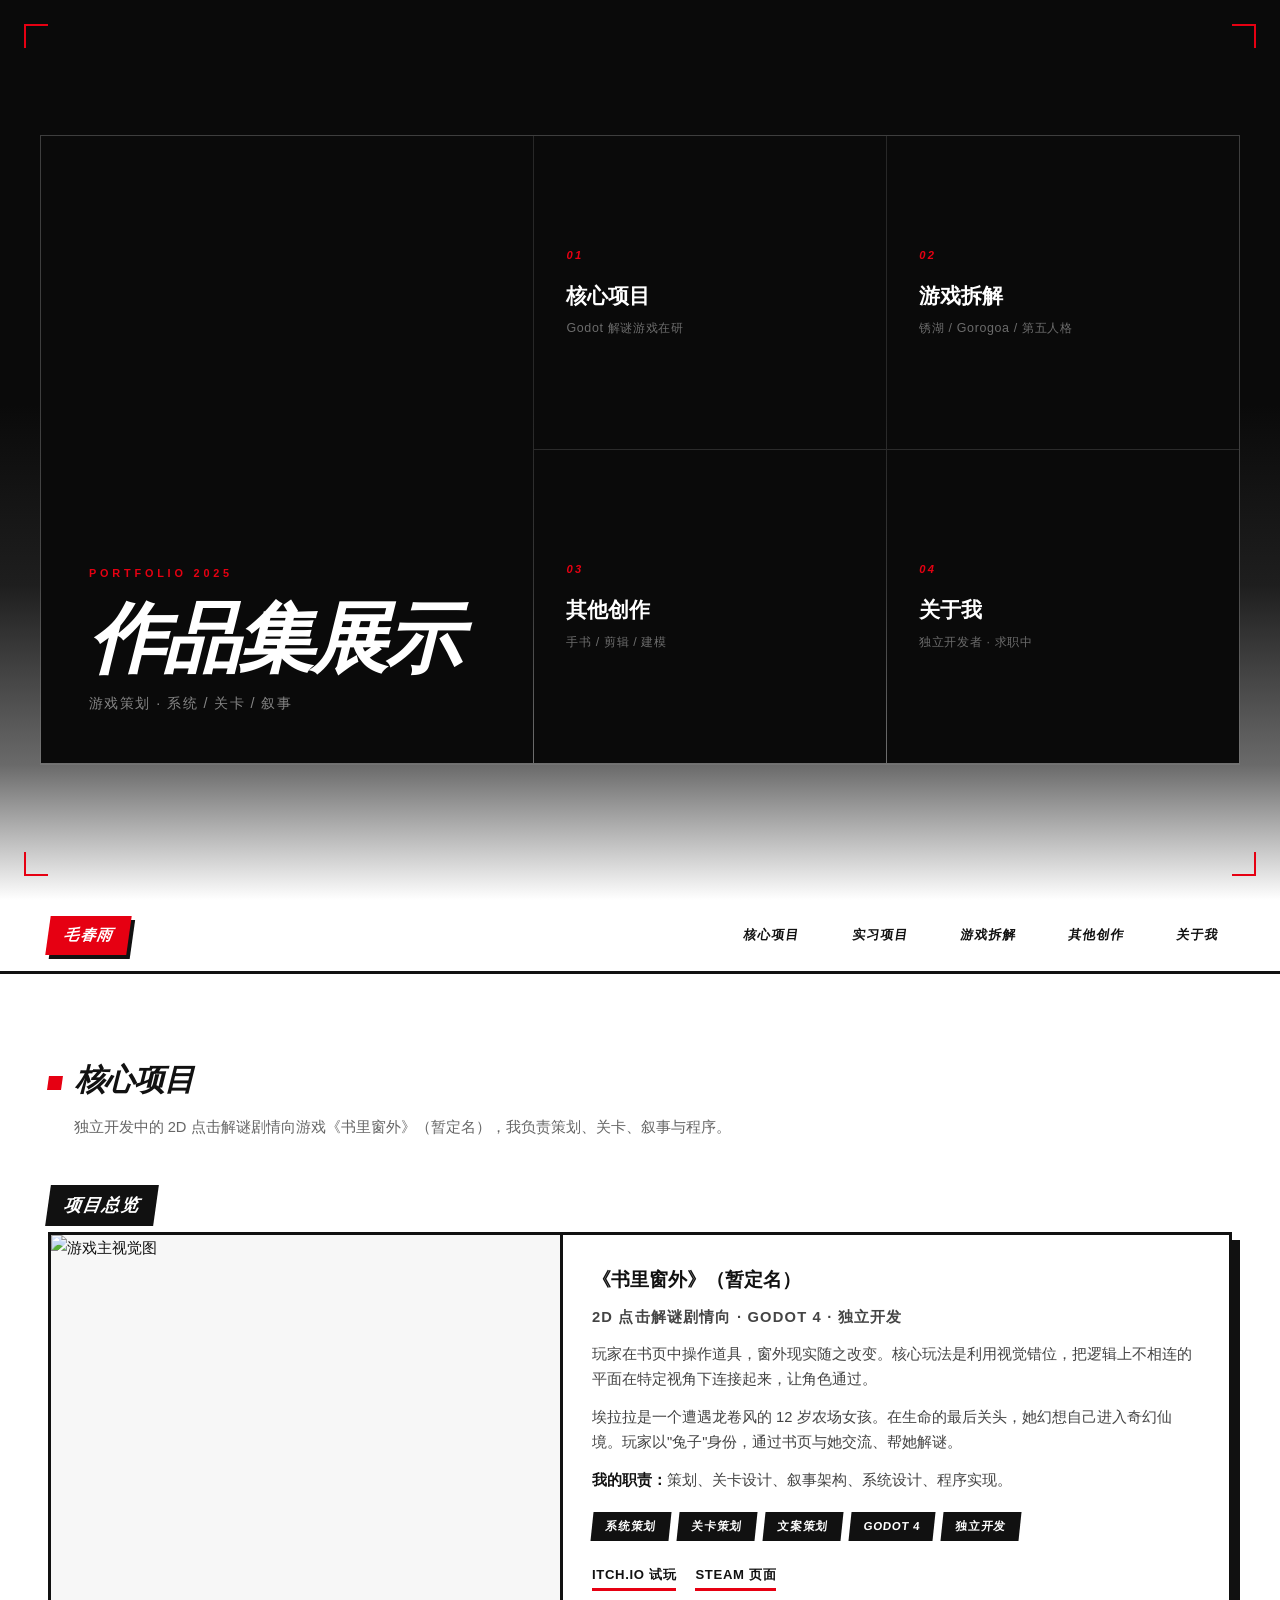
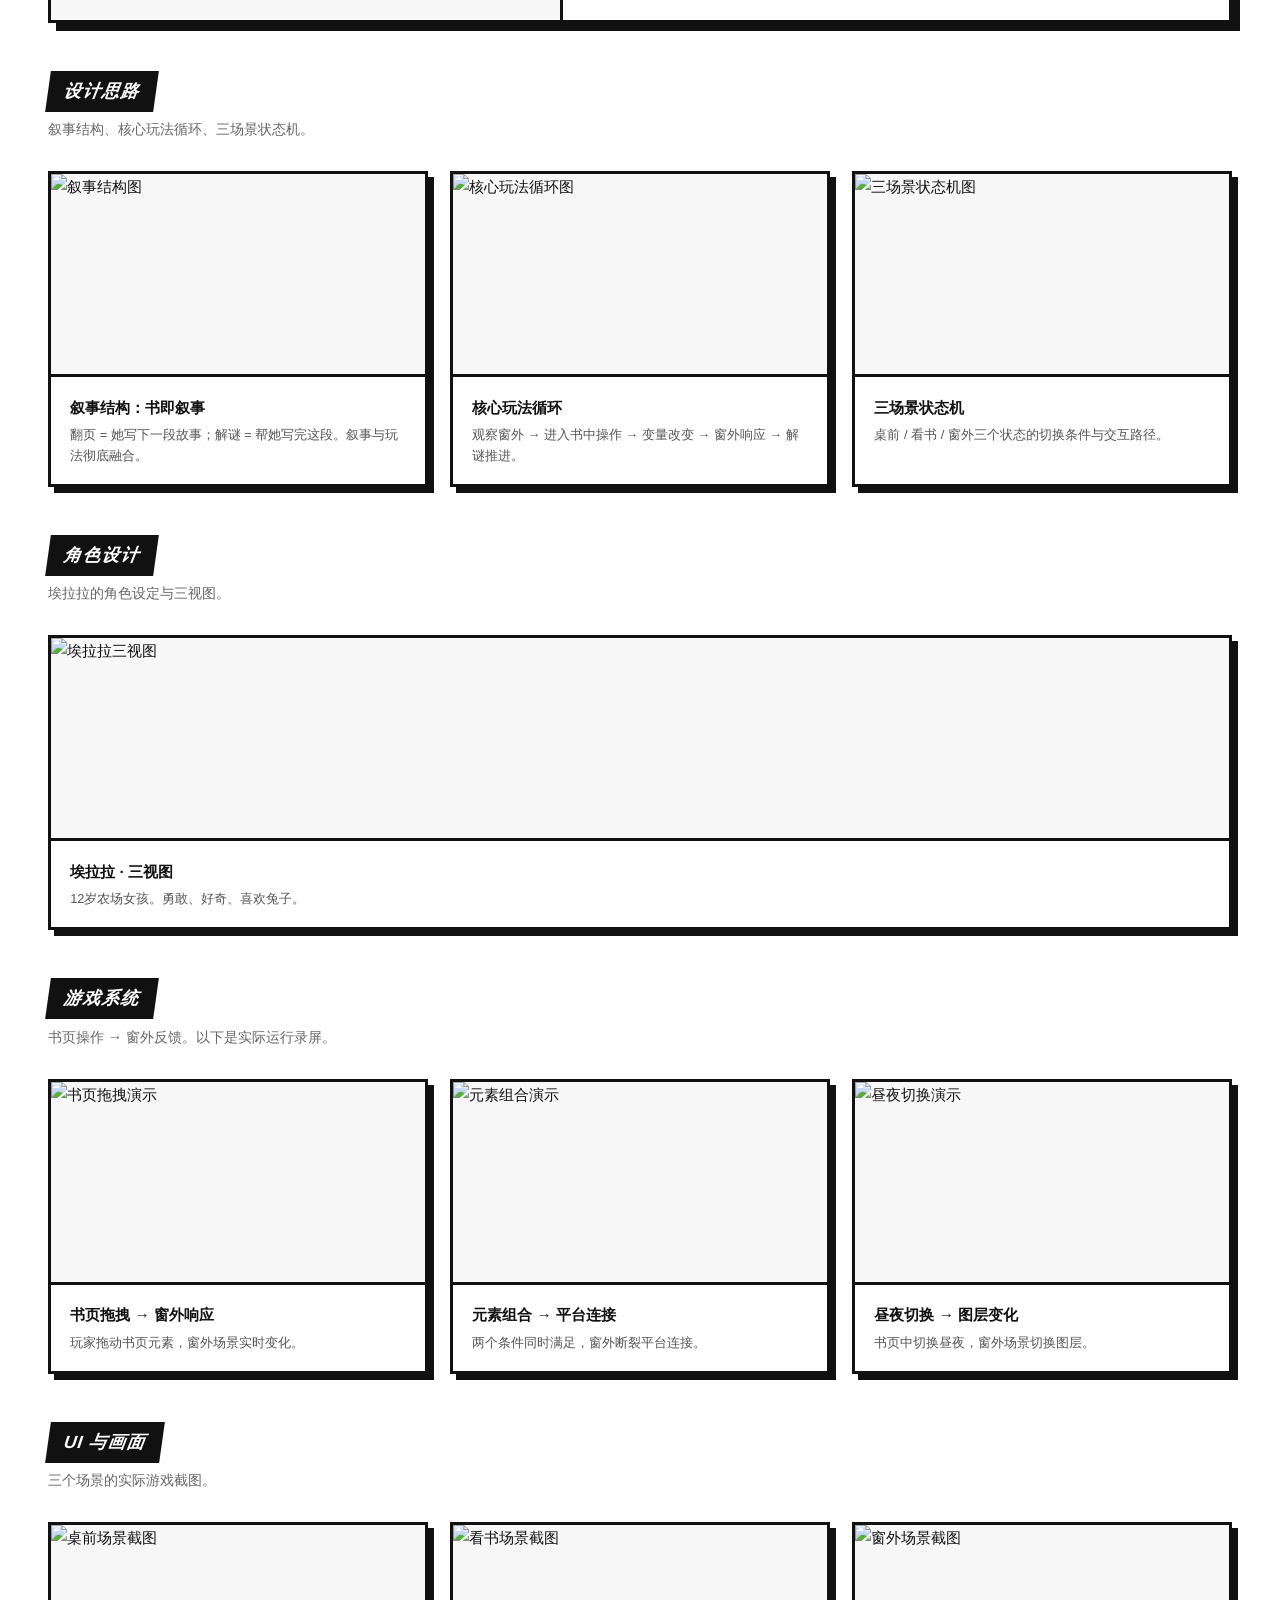
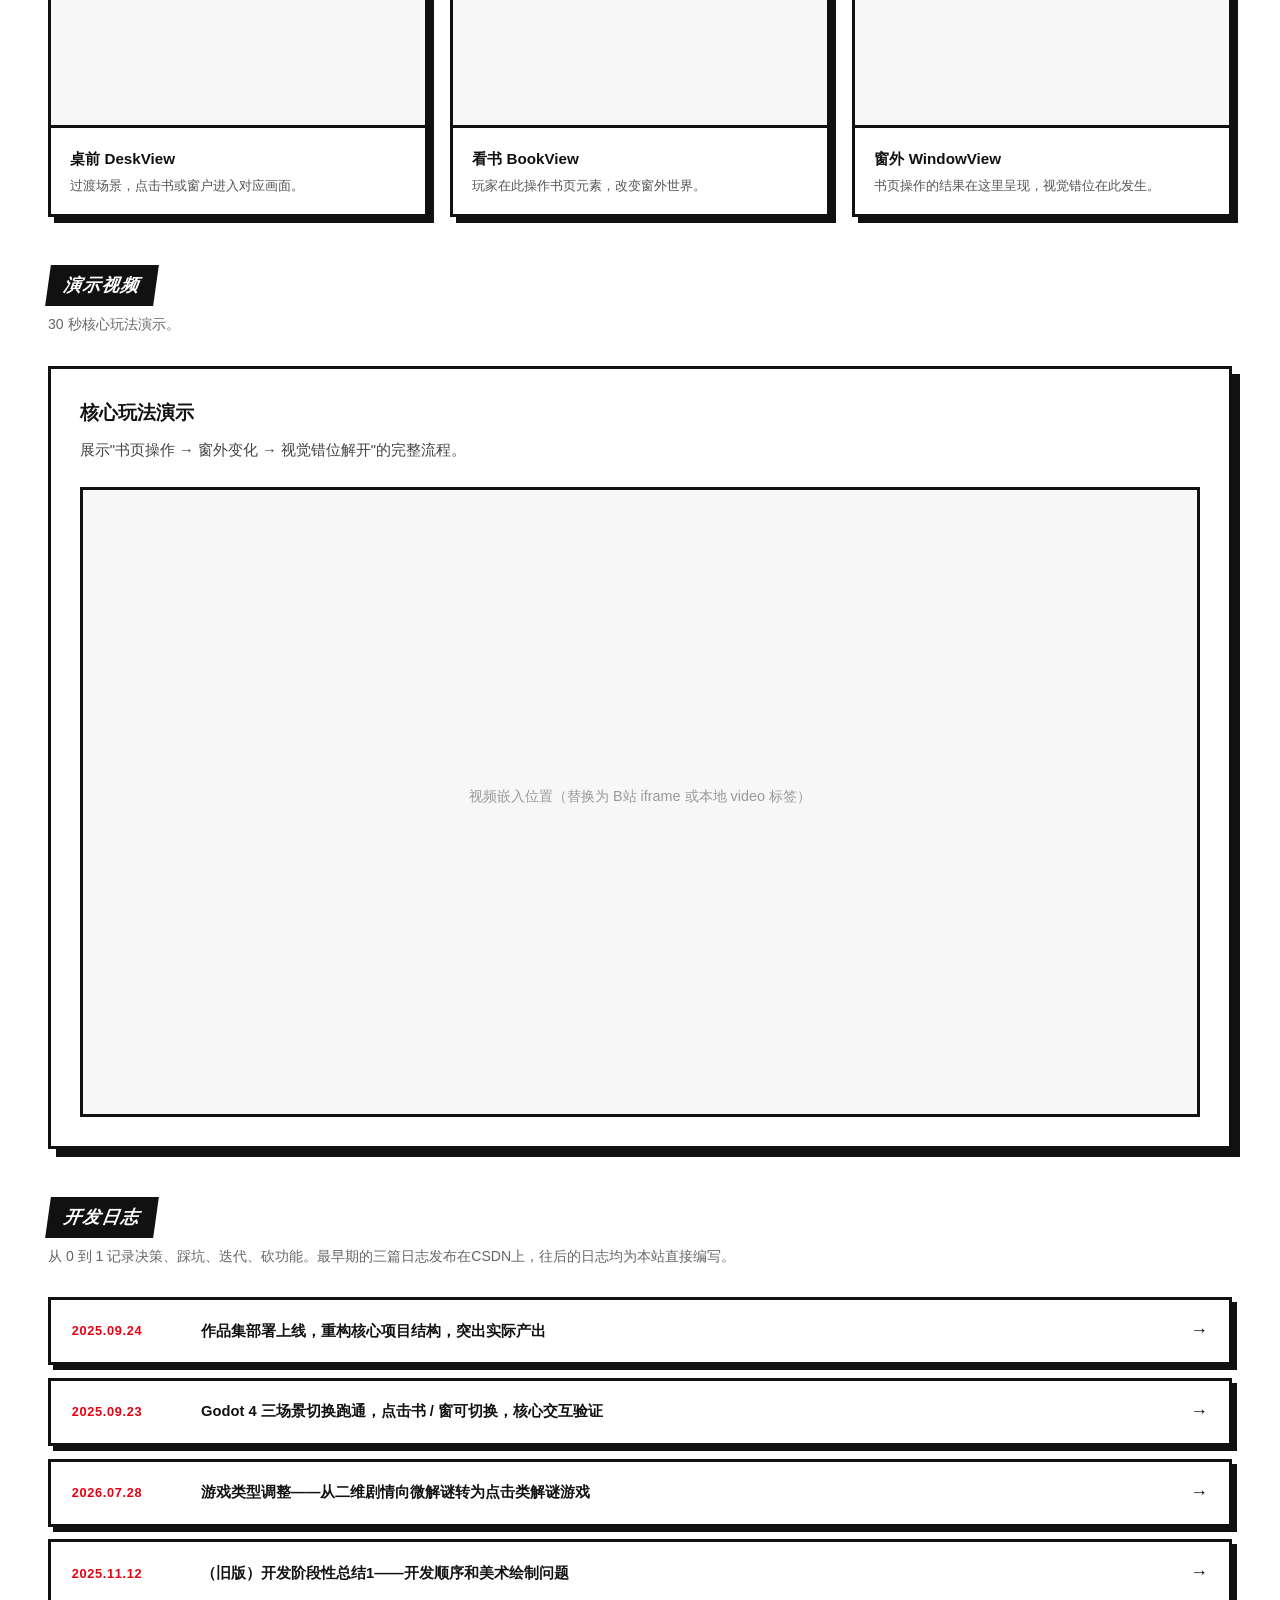
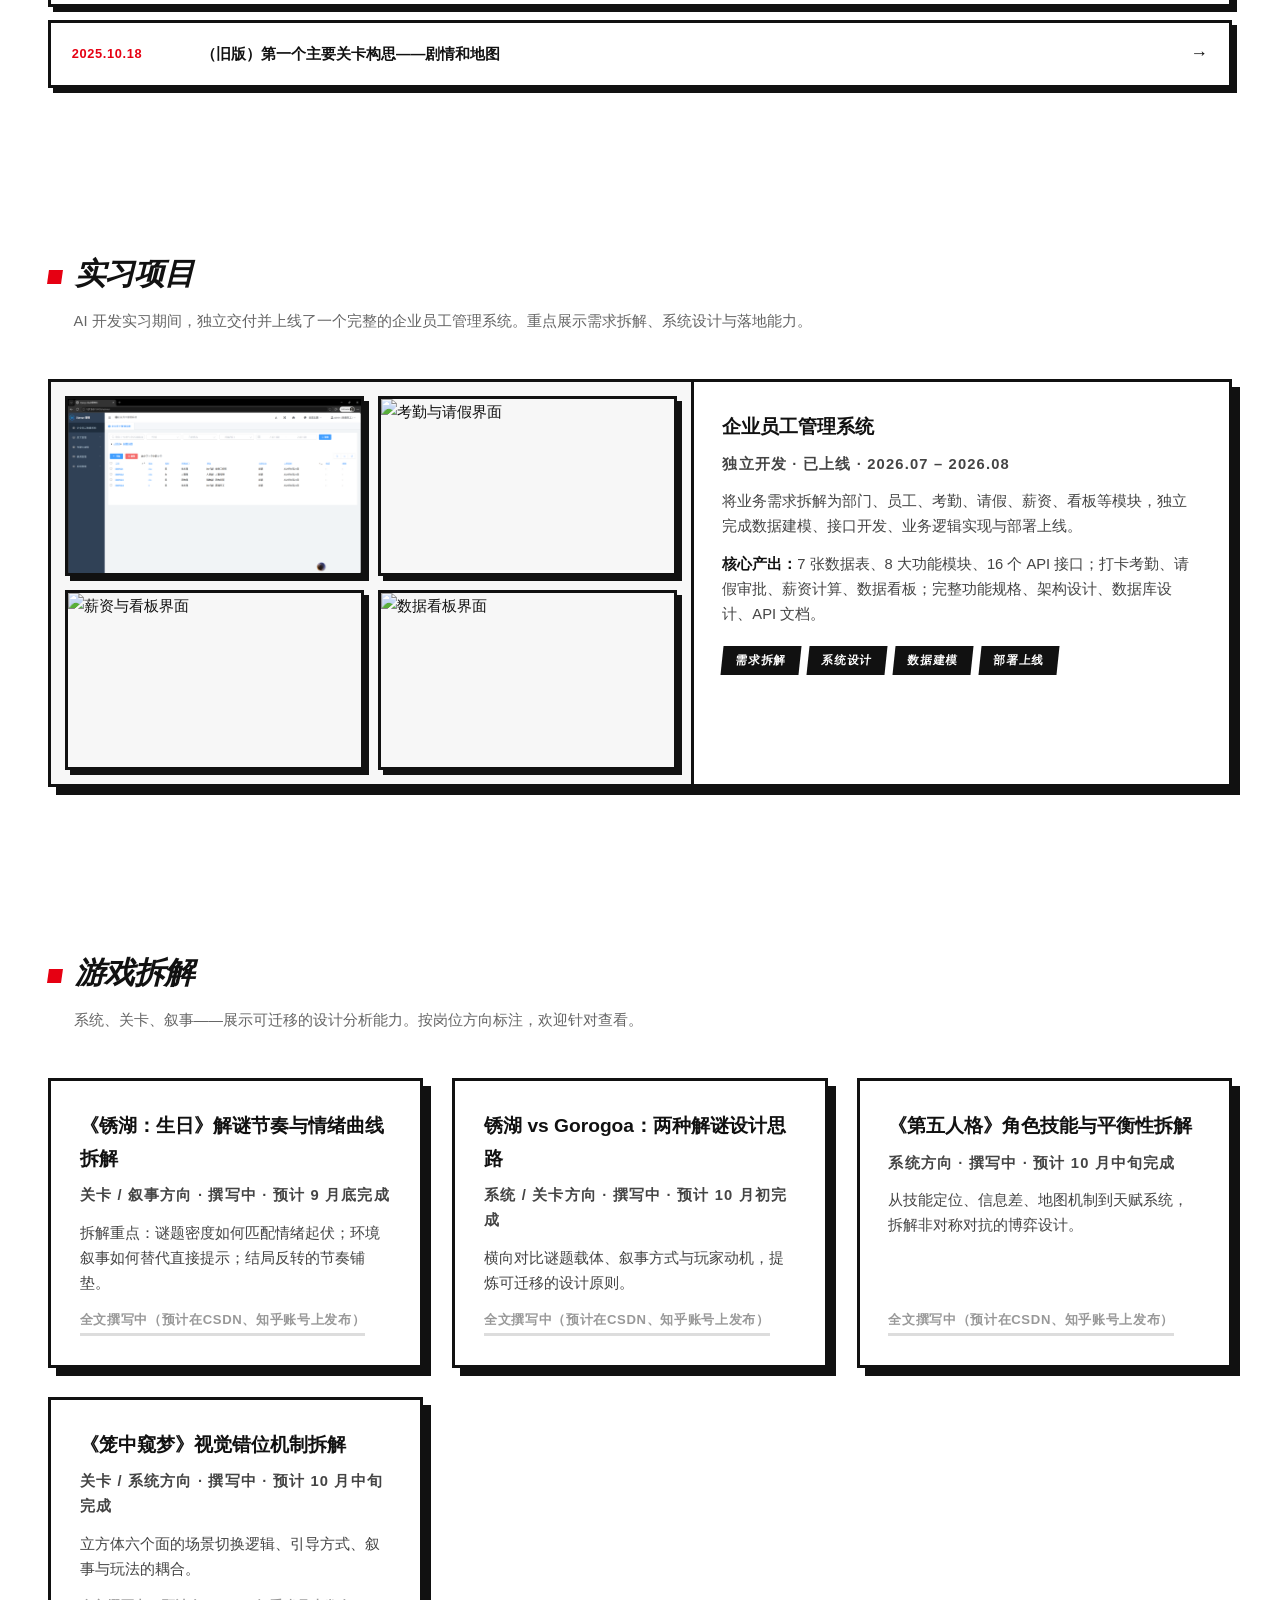
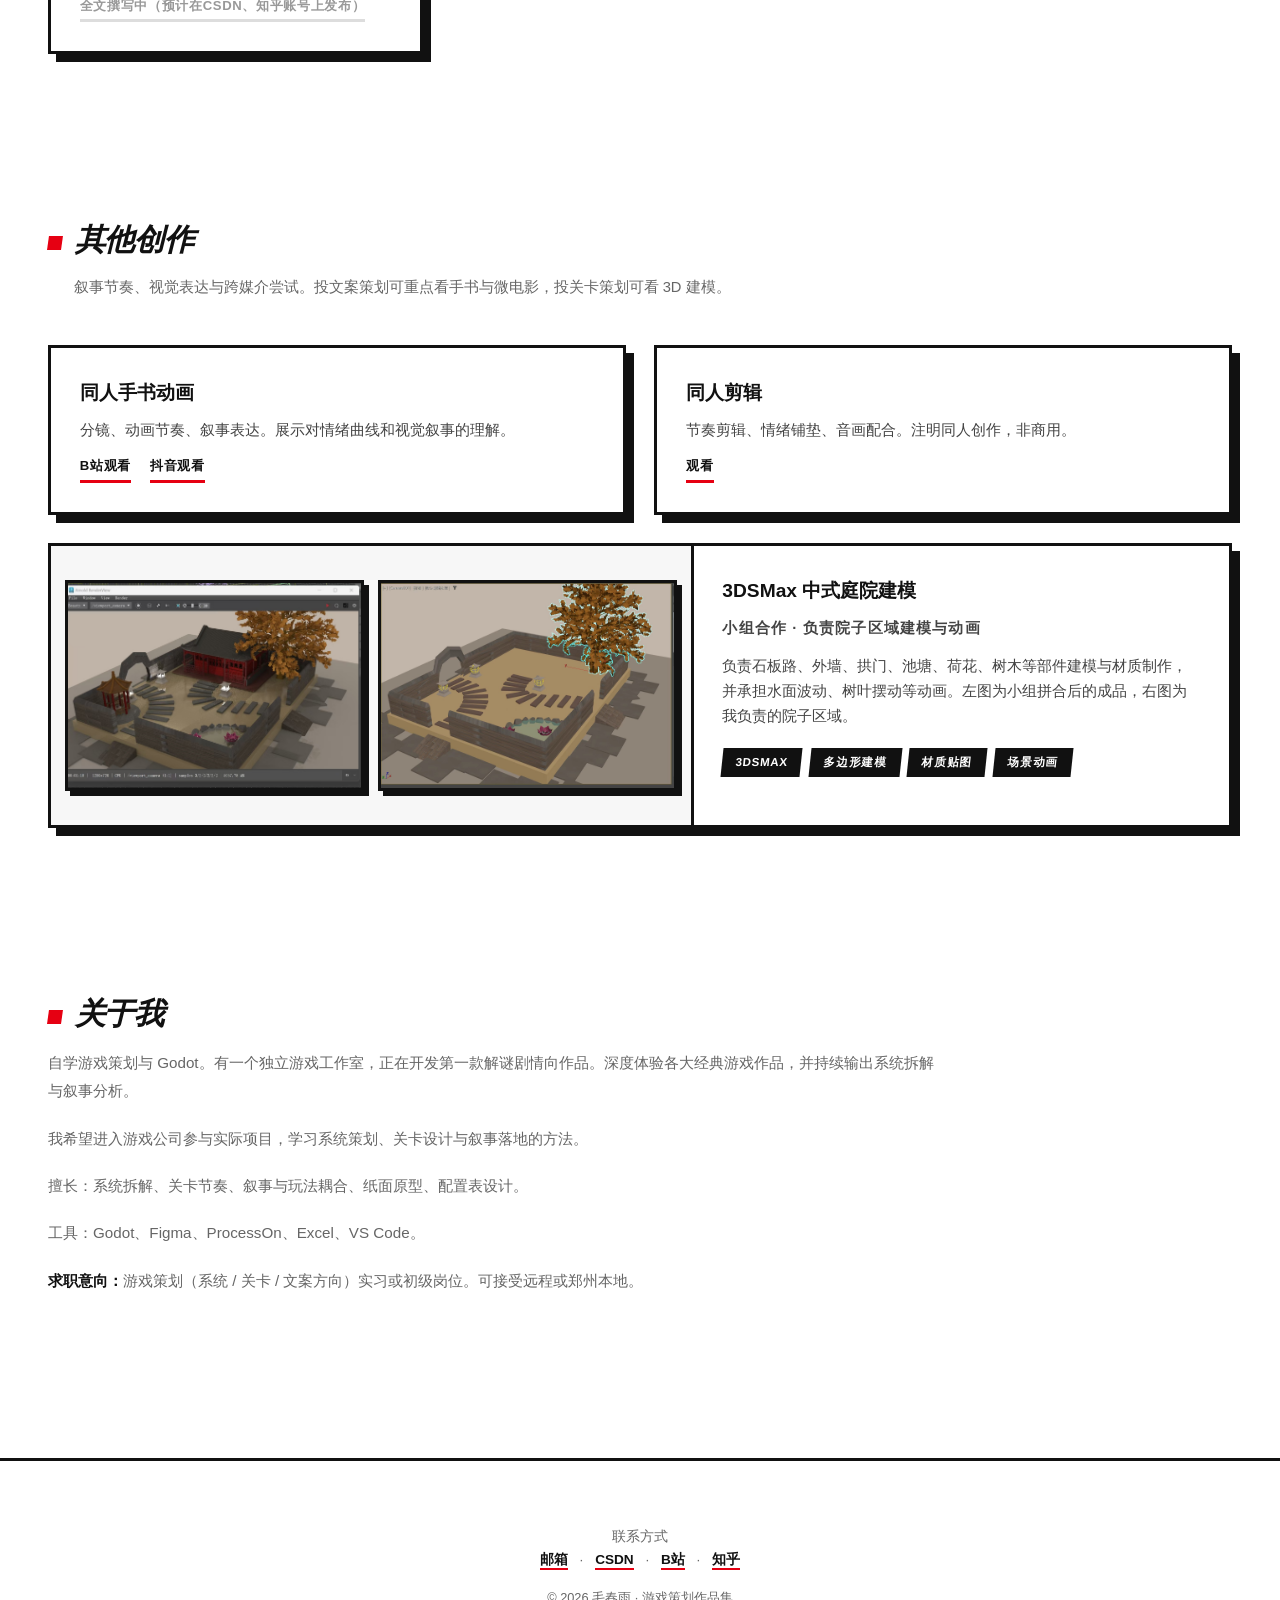
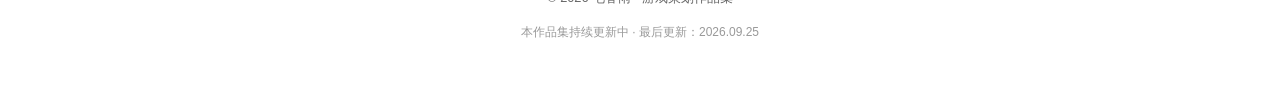
==== commit 50f30132: "加了图片和灯箱效果" ====
--- a/Index.html
+++ b/Index.html
@@ -11,7 +11,6 @@
 <!-- 首页 -->
 <section class="landing">
   <div class="landing-grid">
-
     <a class="cell cell--title" href="#hero">
       <div class="cell-inner">
         <p class="cell-tag">PORTFOLIO 2025</p>
@@ -19,7 +18,6 @@
         <p class="cell-sub">游戏策划 · 系统 / 关卡 / 叙事</p>
       </div>
     </a>
-
     <a class="cell cell--project" href="#project">
       <div class="cell-inner">
         <span class="cell-index">01</span>
@@ -28,7 +26,6 @@
       </div>
       <div class="cell-line"></div>
     </a>
-
     <a class="cell cell--analysis" href="#analysis">
       <div class="cell-inner">
         <span class="cell-index">02</span>
@@ -37,7 +34,6 @@
       </div>
       <div class="cell-line"></div>
     </a>
-
     <a class="cell cell--other" href="#other">
       <div class="cell-inner">
         <span class="cell-index">03</span>
@@ -46,7 +42,6 @@
       </div>
       <div class="cell-line"></div>
     </a>
-
     <a class="cell cell--about" href="#about">
       <div class="cell-inner">
         <span class="cell-index">04</span>
@@ -55,11 +50,9 @@
       </div>
       <div class="cell-line"></div>
     </a>
-
     <div class="cell cell--empty cell--empty-1"></div>
     <div class="cell cell--empty cell--empty-2"></div>
   </div>
-
   <div class="landing-corner landing-corner--tl"></div>
   <div class="landing-corner landing-corner--tr"></div>
   <div class="landing-corner landing-corner--bl"></div>
@@ -83,12 +76,10 @@
 <!-- 核心项目 -->
 <section id="project" class="section">
   <h2>核心项目</h2>
-  <p class="section-desc">独立开发中的 2D 点击解谜剧情向游戏《埃拉拉》（暂定名），我负责策划、关卡、叙事与程序。</p>
-
-  <!-- ========== 1. 项目总览 ========== -->
+  <p class="section-desc">独立开发中的 2D 点击解谜剧情向游戏《书里窗外》（暂定名），我负责策划、关卡、叙事与程序。</p>
+
   <div class="subsection">
     <div class="subsection-title">项目总览</div>
-
     <article class="card project-card">
       <div class="project-visual">
         <img src="images/cover.jpg" alt="游戏主视觉图">
@@ -96,17 +87,12 @@
       <div class="card-body">
         <h3>《书里窗外》（暂定名）</h3>
         <p class="meta">2D 点击解谜剧情向 · Godot 4 · 独立开发</p>
-
         <p>玩家在书页中操作道具，窗外现实随之改变。核心玩法是利用视觉错位，把逻辑上不相连的平面在特定视角下连接起来，让角色通过。</p>
-
         <p>埃拉拉是一个遭遇龙卷风的 12 岁农场女孩。在生命的最后关头，她幻想自己进入奇幻仙境。玩家以"兔子"身份，通过书页与她交流、帮她解谜。</p>
-
         <p><strong>我的职责：</strong>策划、关卡设计、叙事架构、系统设计、程序实现。</p>
-
         <ul class="tags">
           <li>系统策划</li><li>关卡策划</li><li>文案策划</li><li>Godot 4</li><li>独立开发</li>
         </ul>
-
         <div class="links">
           <a href="你的itch.io链接" target="_blank">itch.io 试玩</a>
           <a href="你的Steam链接" target="_blank">Steam 页面</a>
@@ -115,11 +101,9 @@
     </article>
   </div>
 
-  <!-- ========== 2. 设计思路 ========== -->
   <div class="subsection">
     <div class="subsection-title">设计思路</div>
     <p class="subsection-desc">叙事结构、核心玩法循环、三场景状态机。</p>
-
     <div class="design-grid">
       <div class="design-item">
         <div class="design-visual">
@@ -130,7 +114,6 @@
           <p>翻页 = 她写下一段故事；解谜 = 帮她写完这段。叙事与玩法彻底融合。</p>
         </div>
       </div>
-
       <div class="design-item">
         <div class="design-visual">
           <img src="images/core-loop.jpg" alt="核心玩法循环图">
@@ -140,7 +123,6 @@
           <p>观察窗外 → 进入书中操作 → 变量改变 → 窗外响应 → 解谜推进。</p>
         </div>
       </div>
-
       <div class="design-item">
         <div class="design-visual">
           <img src="images/state-machine.jpg" alt="三场景状态机图">
@@ -153,11 +135,9 @@
     </div>
   </div>
 
-  <!-- ========== 3. 角色设计 ========== -->
   <div class="subsection">
     <div class="subsection-title">角色设计</div>
     <p class="subsection-desc">埃拉拉的角色设定与三视图。</p>
-
     <div class="design-grid">
       <div class="design-item">
         <div class="design-visual">
@@ -168,51 +148,46 @@
           <p>12岁农场女孩。勇敢、好奇、喜欢兔子。</p>
         </div>
       </div>
-  </div>
-
-  <!-- ========== 4. 游戏系统 ========== -->
-<div class="subsection">
-  <div class="subsection-title">游戏系统</div>
-  <p class="subsection-desc">书页操作 → 窗外反馈。以下是实际运行录屏。</p>
-
-  <div class="design-grid">
-    <div class="design-item">
-      <div class="design-visual">
-        <img src="images/gif-drag.gif" alt="书页拖拽演示">
-      </div>
-      <div class="design-info">
-        <h4>书页拖拽 → 窗外响应</h4>
-        <p>玩家拖动书页元素，窗外场景实时变化。</p>
-      </div>
-    </div>
-
-    <div class="design-item">
-      <div class="design-visual">
-        <img src="images/gif-combine.gif" alt="元素组合演示">
-      </div>
-      <div class="design-info">
-        <h4>元素组合 → 平台连接</h4>
-        <p>两个条件同时满足，窗外断裂平台连接。</p>
-      </div>
-    </div>
-
-    <div class="design-item">
-      <div class="design-visual">
-        <img src="images/gif-night.gif" alt="昼夜切换演示">
-      </div>
-      <div class="design-info">
-        <h4>昼夜切换 → 图层变化</h4>
-        <p>书页中切换昼夜，窗外场景切换图层。</p>
-      </div>
-    </div>
-  </div>
-</div>
-
-  <!-- ========== 5. UI 与画面 ========== -->
+    </div>
+  </div>
+
+  <div class="subsection">
+    <div class="subsection-title">游戏系统</div>
+    <p class="subsection-desc">书页操作 → 窗外反馈。以下是实际运行录屏。</p>
+    <div class="design-grid">
+      <div class="design-item">
+        <div class="design-visual">
+          <img src="images/gif-drag.gif" alt="书页拖拽演示">
+        </div>
+        <div class="design-info">
+          <h4>书页拖拽 → 窗外响应</h4>
+          <p>玩家拖动书页元素，窗外场景实时变化。</p>
+        </div>
+      </div>
+      <div class="design-item">
+        <div class="design-visual">
+          <img src="images/gif-combine.gif" alt="元素组合演示">
+        </div>
+        <div class="design-info">
+          <h4>元素组合 → 平台连接</h4>
+          <p>两个条件同时满足，窗外断裂平台连接。</p>
+        </div>
+      </div>
+      <div class="design-item">
+        <div class="design-visual">
+          <img src="images/gif-night.gif" alt="昼夜切换演示">
+        </div>
+        <div class="design-info">
+          <h4>昼夜切换 → 图层变化</h4>
+          <p>书页中切换昼夜，窗外场景切换图层。</p>
+        </div>
+      </div>
+    </div>
+  </div>
+
   <div class="subsection">
     <div class="subsection-title">UI 与画面</div>
     <p class="subsection-desc">三个场景的实际游戏截图。</p>
-
     <div class="design-grid">
       <div class="design-item">
         <div class="design-visual">
@@ -223,7 +198,6 @@
           <p>过渡场景，点击书或窗户进入对应画面。</p>
         </div>
       </div>
-
       <div class="design-item">
         <div class="design-visual">
           <img src="images/screenshot-book.jpg" alt="看书场景截图">
@@ -233,7 +207,6 @@
           <p>玩家在此操作书页元素，改变窗外世界。</p>
         </div>
       </div>
-
       <div class="design-item">
         <div class="design-visual">
           <img src="images/screenshot-window.jpg" alt="窗外场景截图">
@@ -246,11 +219,9 @@
     </div>
   </div>
 
-  <!-- ========== 6. 演示视频 ========== -->
   <div class="subsection">
     <div class="subsection-title">演示视频</div>
     <p class="subsection-desc">30 秒核心玩法演示。</p>
-
     <article class="card">
       <div class="card-body">
         <h3>核心玩法演示</h3>
@@ -262,7 +233,6 @@
     </article>
   </div>
 
-  <!-- ========== 7. 开发日志 ========== -->
   <div class="subsection">
     <div class="subsection-title">开发日志</div>
     <p class="subsection-desc">从 0 到 1 记录决策、踩坑、迭代、砍功能。最早期的三篇日志发布在CSDN上，往后的日志均为本站直接编写。</p>
@@ -277,17 +247,17 @@
         <span class="devlog-title">Godot 4 三场景切换跑通，点击书 / 窗可切换，核心交互验证</span>
         <span class="devlog-arrow">→</span>
       </a>
-      <a class="devlog-item" href="https://blog.csdn.net/mohxitx/article/details/163253300?spm=1001.2014.3001.5502">
+      <a class="devlog-item" href="https://blog.csdn.net/mohxitx/article/details/163253300">
         <span class="devlog-date">2026.07.28</span>
         <span class="devlog-title">游戏类型调整——从二维剧情向微解谜转为点击类解谜游戏</span>
         <span class="devlog-arrow">→</span>
       </a>
-      <a class="devlog-item" href="https://blog.csdn.net/mohxitx/article/details/154711558?spm=1001.2014.3001.5502">
+      <a class="devlog-item" href="https://blog.csdn.net/mohxitx/article/details/154711558">
         <span class="devlog-date">2025.11.12</span>
         <span class="devlog-title">（旧版）开发阶段性总结1——开发顺序和美术绘制问题</span>
         <span class="devlog-arrow">→</span>
       </a>
-      <a class="devlog-item" href="https://blog.csdn.net/mohxitx/article/details/153501915?spm=1001.2014.3001.5502">
+      <a class="devlog-item" href="https://blog.csdn.net/mohxitx/article/details/153501915">
         <span class="devlog-date">2025.10.18</span>
         <span class="devlog-title">（旧版）第一个主要关卡构思——剧情和地图</span>
         <span class="devlog-arrow">→</span>
@@ -301,9 +271,12 @@
   <h2>实习项目</h2>
   <p class="section-desc">AI 开发实习期间，独立交付并上线了一个完整的企业员工管理系统。重点展示需求拆解、系统设计与落地能力。</p>
 
-  <article class="card project-card">
-    <div class="project-visual">
-      <img src="images/intern-system.jpg" alt="企业员工管理系统截图">
+  <article class="card intern-card">
+    <div class="intern-gallery">
+      <img src="images/企业员工管理系统截图.png" alt="员工管理界面">
+      <img src="images/intern-2.png" alt="考勤与请假界面">
+      <img src="images/intern-3.png" alt="薪资与看板界面">
+      <img src="images/intern-4.png" alt="数据看板界面">
     </div>
     <div class="card-body">
       <h3>企业员工管理系统</h3>
@@ -313,9 +286,6 @@
       <ul class="tags">
         <li>需求拆解</li><li>系统设计</li><li>数据建模</li><li>部署上线</li>
       </ul>
-      <div class="links">
-        <a href="你的系统截图链接" target="_blank">查看截图</a>
-      </div>
     </div>
   </article>
 </section>
@@ -364,14 +334,15 @@
 <section id="other" class="section">
   <h2>其他创作</h2>
   <p class="section-desc">叙事节奏、视觉表达与跨媒介尝试。投文案策划可重点看手书与微电影，投关卡策划可看 3D 建模。</p>
+
   <div class="grid">
     <article class="card">
       <div class="card-body">
         <h3>同人手书动画</h3>
         <p>分镜、动画节奏、叙事表达。展示对情绪曲线和视觉叙事的理解。</p>
         <div class="links">
-          <a href="https://www.bilibili.com/video/BV1rpRCBZEAe/?spm_id_from=333.1387.upload.video_card.click&vd_source=d65b849b5e9a57751066e019ce61a330" target="_blank">B站观看</a>
-         <a href="https://www.douyin.com/user/self?from_tab_name=main&modal_id=7636347250213746856&showTab=post" target="_blank">抖音观看</a>
+          <a href="https://www.bilibili.com/video/BV1rpRCBZEAe/" target="_blank">B站观看</a>
+          <a href="https://www.douyin.com/user/self" target="_blank">抖音观看</a>
         </div>
       </div>
     </article>
@@ -380,24 +351,27 @@
         <h3>同人剪辑</h3>
         <p>节奏剪辑、情绪铺垫、音画配合。注明同人创作，非商用。</p>
         <div class="links">
-          <a href="https://www.bilibili.com/video/BV1PDQ9YFEPP/?spm_id_from=333.1387.upload.video_card.click&vd_source=d65b849b5e9a57751066e019ce61a330" target="_blank">观看</a>
-        </div>
-      </div>
-    </article>
-    <article class="card">
-  
-  <div class="card-body">
-    <h3>3DSMax 中式庭院建模</h3>
-    <p class="meta">小组合作 · 负责院子区域建模与动画</p>
-    <p>负责石板路、外墙、拱门、池塘、荷花、树木等部件建模与材质制作，并承担水面波动、树叶摆动等动画。</p>
-    <div class="links">
+          <a href="https://www.bilibili.com/video/BV1PDQ9YFEPP/" target="_blank">观看</a>
+        </div>
+      </div>
+    </article>
+  </div>
+
+  <!-- 建模：横向多图布局 -->
+  <article class="card intern-card" style="margin-top:1.8rem;">
+    <div class="intern-gallery">
       <img src="images/成品建模截图.jpg" alt="中式庭院成品截图">
-      <a href="images/庭院截图.jpg" target="_blank">我负责的部分</a>
-      <a href="images/展示视频.mp4" target="_blank">动画展示</a>
-    </div>
-  </div>
-</article>
-  </div>
+      <img src="images/庭院截图.jpg" alt="我负责的院子区域">
+    </div>
+    <div class="card-body">
+      <h3>3DSMax 中式庭院建模</h3>
+      <p class="meta">小组合作 · 负责院子区域建模与动画</p>
+      <p>负责石板路、外墙、拱门、池塘、荷花、树木等部件建模与材质制作，并承担水面波动、树叶摆动等动画。左图为小组拼合后的成品，右图为我负责的院子区域。</p>
+      <ul class="tags">
+        <li>3dsMax</li><li>多边形建模</li><li>材质贴图</li><li>场景动画</li>
+      </ul>
+    </div>
+  </article>
 </section>
 
 <!-- 关于我 -->
@@ -416,13 +390,22 @@
   <p>联系方式</p>
   <p>
     <a href="mailto:2586804868@qq.com">邮箱</a> ·
-    <a href="https://blog.csdn.net/mohxitx?spm=1000.2115.3001.5343" target="_blank">CSDN</a> ·
-    <a href="https://space.bilibili.com/425326771/upload/video" target="_blank">B站</a> ·
+    <a href="https://blog.csdn.net/mohxitx" target="_blank">CSDN</a> ·
+    <a href="https://space.bilibili.com/425326771" target="_blank">B站</a> ·
     <a href="https://www.zhihu.com/people/cheng-feng-18-88" target="_blank">知乎</a>
   </p>
   <p style="margin-top:1rem; font-size:0.8rem;">© 2026 毛春雨 · 游戏策划作品集</p>
-  <p style="margin-top:0.8rem; font-size:0.75rem; color:#999;">本作品集持续更新中 · 最后更新：2026.09.24</p>
+  <p style="margin-top:0.8rem; font-size:0.75rem; color:#999;">本作品集持续更新中 · 最后更新：2026.09.25</p>
 </footer>
+
+<!-- 图片灯箱 -->
+<div class="lightbox" id="lightbox" aria-hidden="true">
+  <button class="lightbox-close" aria-label="关闭">&times;</button>
+  <button class="lightbox-nav lightbox-prev" aria-label="上一张">‹</button>
+  <img src="" alt="" class="lightbox-img">
+  <button class="lightbox-nav lightbox-next" aria-label="下一张">›</button>
+  <div class="lightbox-counter"></div>
+</div>
 
 <script src="script.js"></script>
 </body>
--- a/style.css
+++ b/style.css
@@ -577,6 +577,176 @@
 }
 
 .footer a:hover { color: var(--red); }
+
+/* ============ 多图卡片（实习 / 建模） ============ */
+.intern-card {
+  display: grid;
+  grid-template-columns: 1.2fr 1fr;
+  gap: 0;
+}
+
+.intern-gallery {
+  display: grid;
+  grid-template-columns: 1fr 1fr;
+  gap: 14px;
+  padding: 14px;
+  background: #f7f7f7;
+  border-right: 3px solid var(--black);
+  overflow: hidden;
+  align-content: center;
+}
+
+.intern-gallery img {
+  width: 100%;
+  height: 100%;
+  min-height: 180px;
+  object-fit: cover;
+  display: block;
+  cursor: zoom-in;
+  border: 3px solid var(--black);
+  box-shadow: 5px 5px 0 var(--black);
+  transition: transform 0.2s ease, box-shadow 0.2s ease;
+}
+
+.intern-gallery img:hover {
+  transform: translate(-2px, -2px);
+  box-shadow: 7px 7px 0 var(--black);
+}
+
+.intern-gallery:has(img:only-child) {
+  grid-template-columns: 1fr;
+}
+
+/* ============ 图片灯箱 ============ */
+.lightbox {
+  position: fixed;
+  inset: 0;
+  background: rgba(10, 10, 10, 0.92);
+  z-index: 9999;
+  display: none;
+  align-items: center;
+  justify-content: center;
+  padding: 2rem;
+  cursor: zoom-out;
+  opacity: 0;
+  transition: opacity 0.25s ease;
+}
+
+.lightbox.active {
+  display: flex;
+  opacity: 1;
+}
+
+.lightbox-img {
+  max-width: 90vw;
+  max-height: 90vh;
+  object-fit: contain;
+  border: 3px solid var(--white);
+  box-shadow: 0 0 0 3px var(--black);
+  animation: lightboxIn 0.3s ease;
+  cursor: default;
+}
+
+@keyframes lightboxIn {
+  from { transform: scale(0.88); opacity: 0; }
+  to   { transform: scale(1); opacity: 1; }
+}
+
+.lightbox-close {
+  position: absolute;
+  top: 1.5rem;
+  right: 1.5rem;
+  width: 48px;
+  height: 48px;
+  background: var(--red);
+  color: var(--white);
+  border: 3px solid var(--white);
+  font-size: 1.6rem;
+  font-weight: 900;
+  cursor: pointer;
+  display: flex;
+  align-items: center;
+  justify-content: center;
+  transform: skew(-8deg);
+  box-shadow: 4px 4px 0 var(--black);
+  line-height: 1;
+  padding: 0;
+  transition: all 0.15s;
+}
+
+.lightbox-close:hover {
+  background: var(--white);
+  color: var(--red);
+  transform: skew(-8deg) scale(1.08);
+  box-shadow: 4px 4px 0 var(--red);
+}
+
+.lightbox-nav {
+  position: absolute;
+  top: 50%;
+  transform: translateY(-50%) skew(-8deg);
+  width: 52px;
+  height: 52px;
+  background: var(--white);
+  color: var(--black);
+  border: 3px solid var(--black);
+  font-size: 1.8rem;
+  font-weight: 900;
+  cursor: pointer;
+  display: none;
+  align-items: center;
+  justify-content: center;
+  box-shadow: 5px 5px 0 var(--red);
+  line-height: 1;
+  padding: 0;
+  transition: all 0.15s;
+  z-index: 2;
+}
+
+.lightbox.has-multi .lightbox-nav {
+  display: flex;
+}
+
+.lightbox-nav:hover {
+  background: var(--red);
+  color: var(--white);
+  transform: translateY(-50%) skew(-8deg) scale(1.08);
+  box-shadow: 5px 5px 0 var(--black);
+}
+
+.lightbox-prev { left: 2.5rem; }
+.lightbox-next { right: 2.5rem; }
+
+.lightbox-counter {
+  position: absolute;
+  bottom: 2.5rem;
+  left: 50%;
+  transform: translateX(-50%) skew(-8deg);
+  color: var(--white);
+  font-weight: 800;
+  letter-spacing: 0.2em;
+  font-size: 0.85rem;
+  background: var(--black);
+  border: 2px solid var(--white);
+  padding: 0.35rem 1rem;
+  display: none;
+}
+
+.lightbox.has-multi .lightbox-counter {
+  display: block;
+}
+
+.lightbox.has-multi .lightbox-counter {
+  display: block;
+}
+
+/* 卡片图片放大光标 */
+.card img,
+.project-visual img,
+.design-visual img,
+.intern-gallery img {
+  cursor: zoom-in;
+}
 
 /* ============ 移动端 ============ */
 @media (max-width: 720px) {
@@ -619,4 +789,35 @@
 
   .design-visual { min-height: 180px; }
   .design-visual img { min-height: 180px; }
-}+
+  .intern-card {
+    grid-template-columns: 1fr;
+  }
+  .intern-gallery {
+    border-right: none;
+    border-bottom: 3px solid var(--black);
+    gap: 10px;
+    padding: 10px;
+  }
+  .intern-gallery img {
+    min-height: 140px;
+    box-shadow: 4px 4px 0 var(--black);
+  }
+
+  .lightbox { padding: 1rem; }
+  .lightbox-close { top: 0.8rem; right: 0.8rem; width: 40px; height: 40px; font-size: 1.3rem; }
+  .lightbox-img { box-shadow: 0 0 0 2px var(--black); }
+
+  .lightbox-nav {
+    width: 38px;
+    height: 38px;
+    font-size: 1.3rem;
+    box-shadow: 3px 3px 0 var(--red);
+  }
+  .lightbox-prev { left: 0.4rem; }
+  .lightbox-next { right: 0.4rem; }
+  .lightbox-counter {
+    bottom: 0.6rem;
+    font-size: 0.7rem;
+    padding: 0.25rem 0.7rem;
+  }
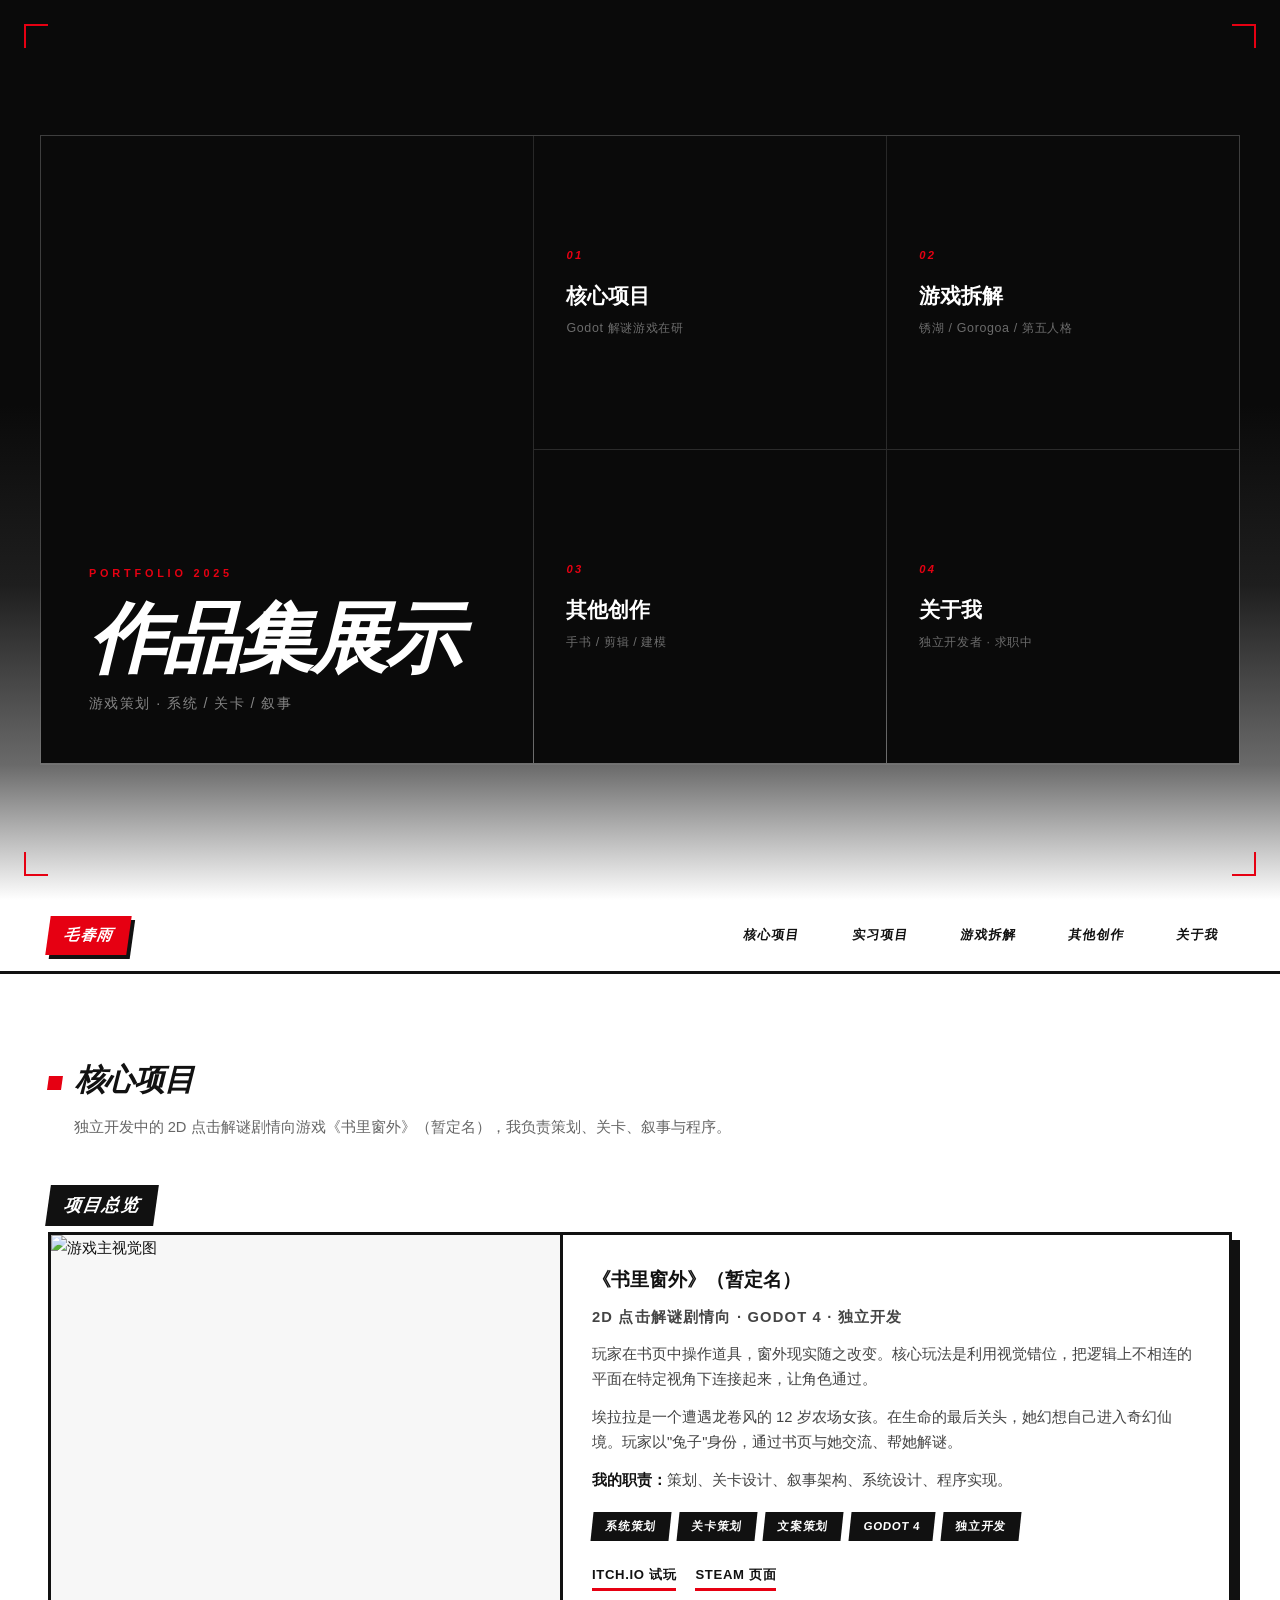
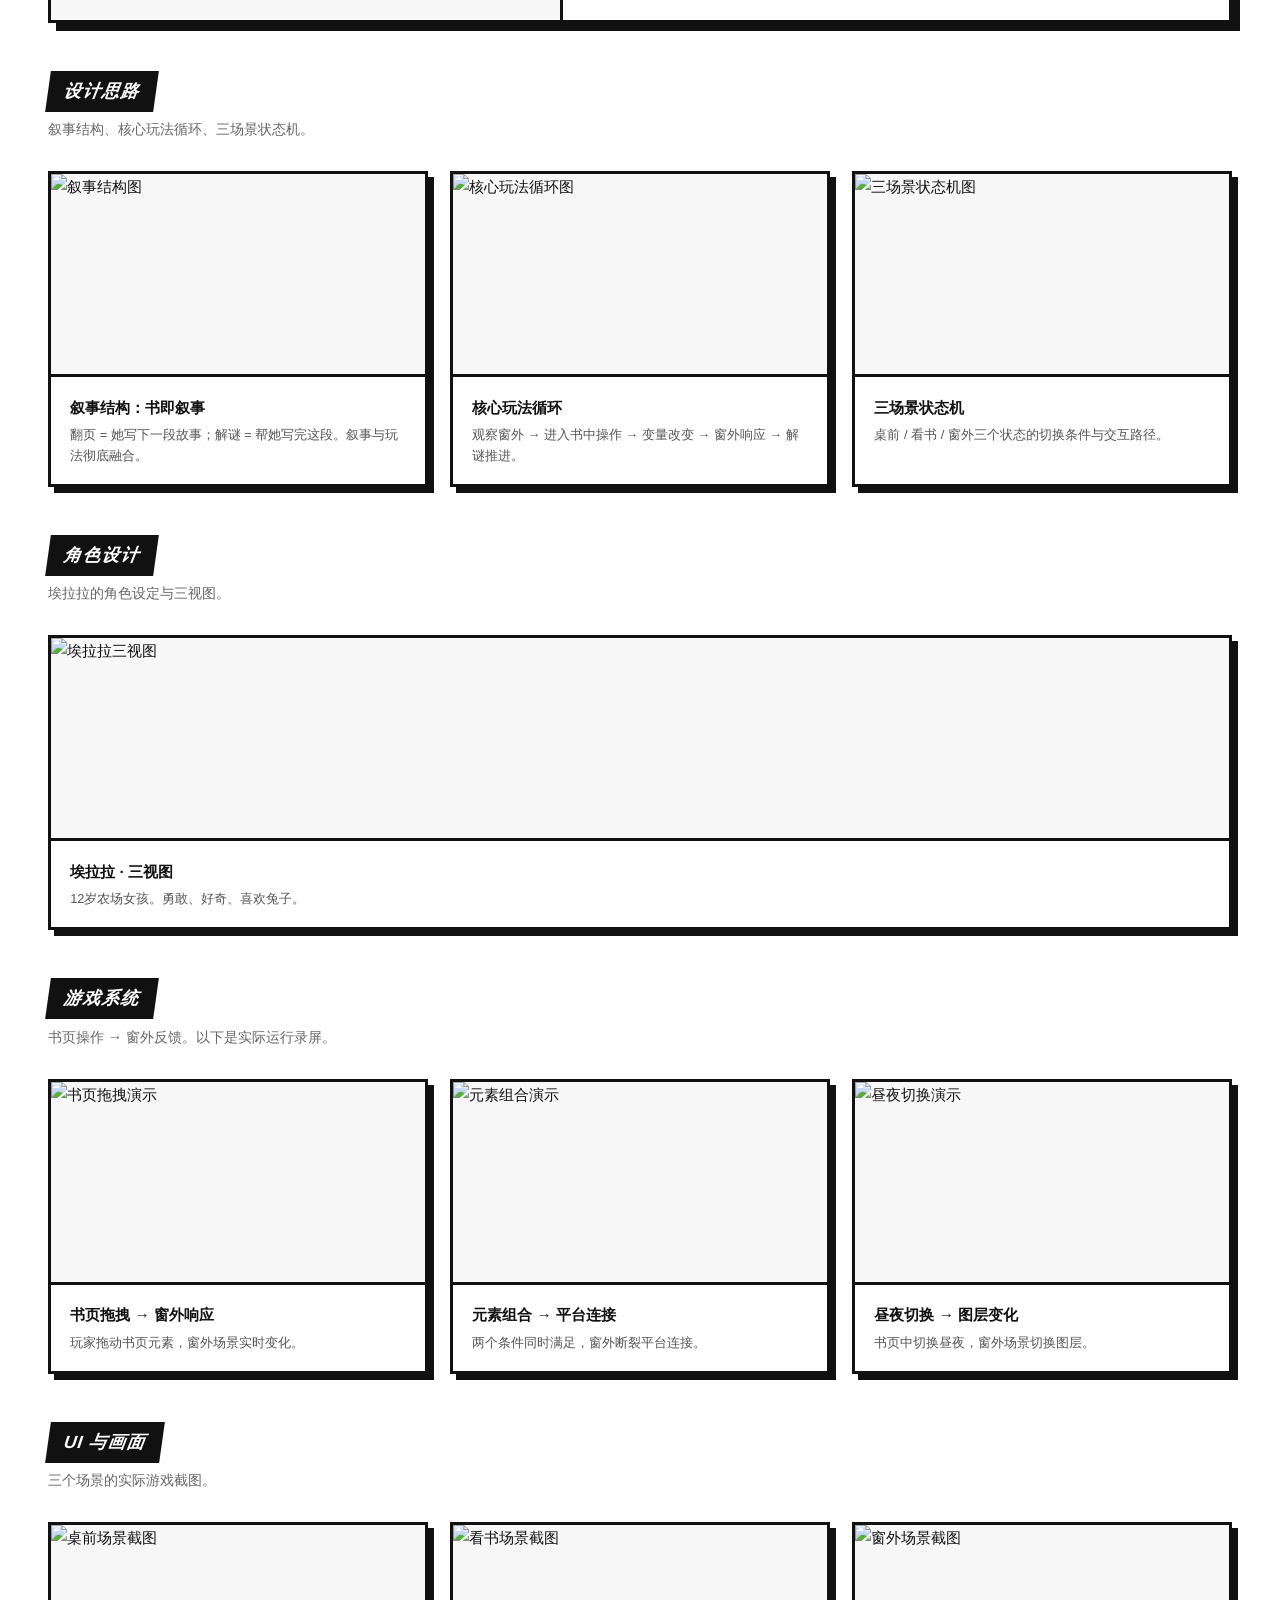
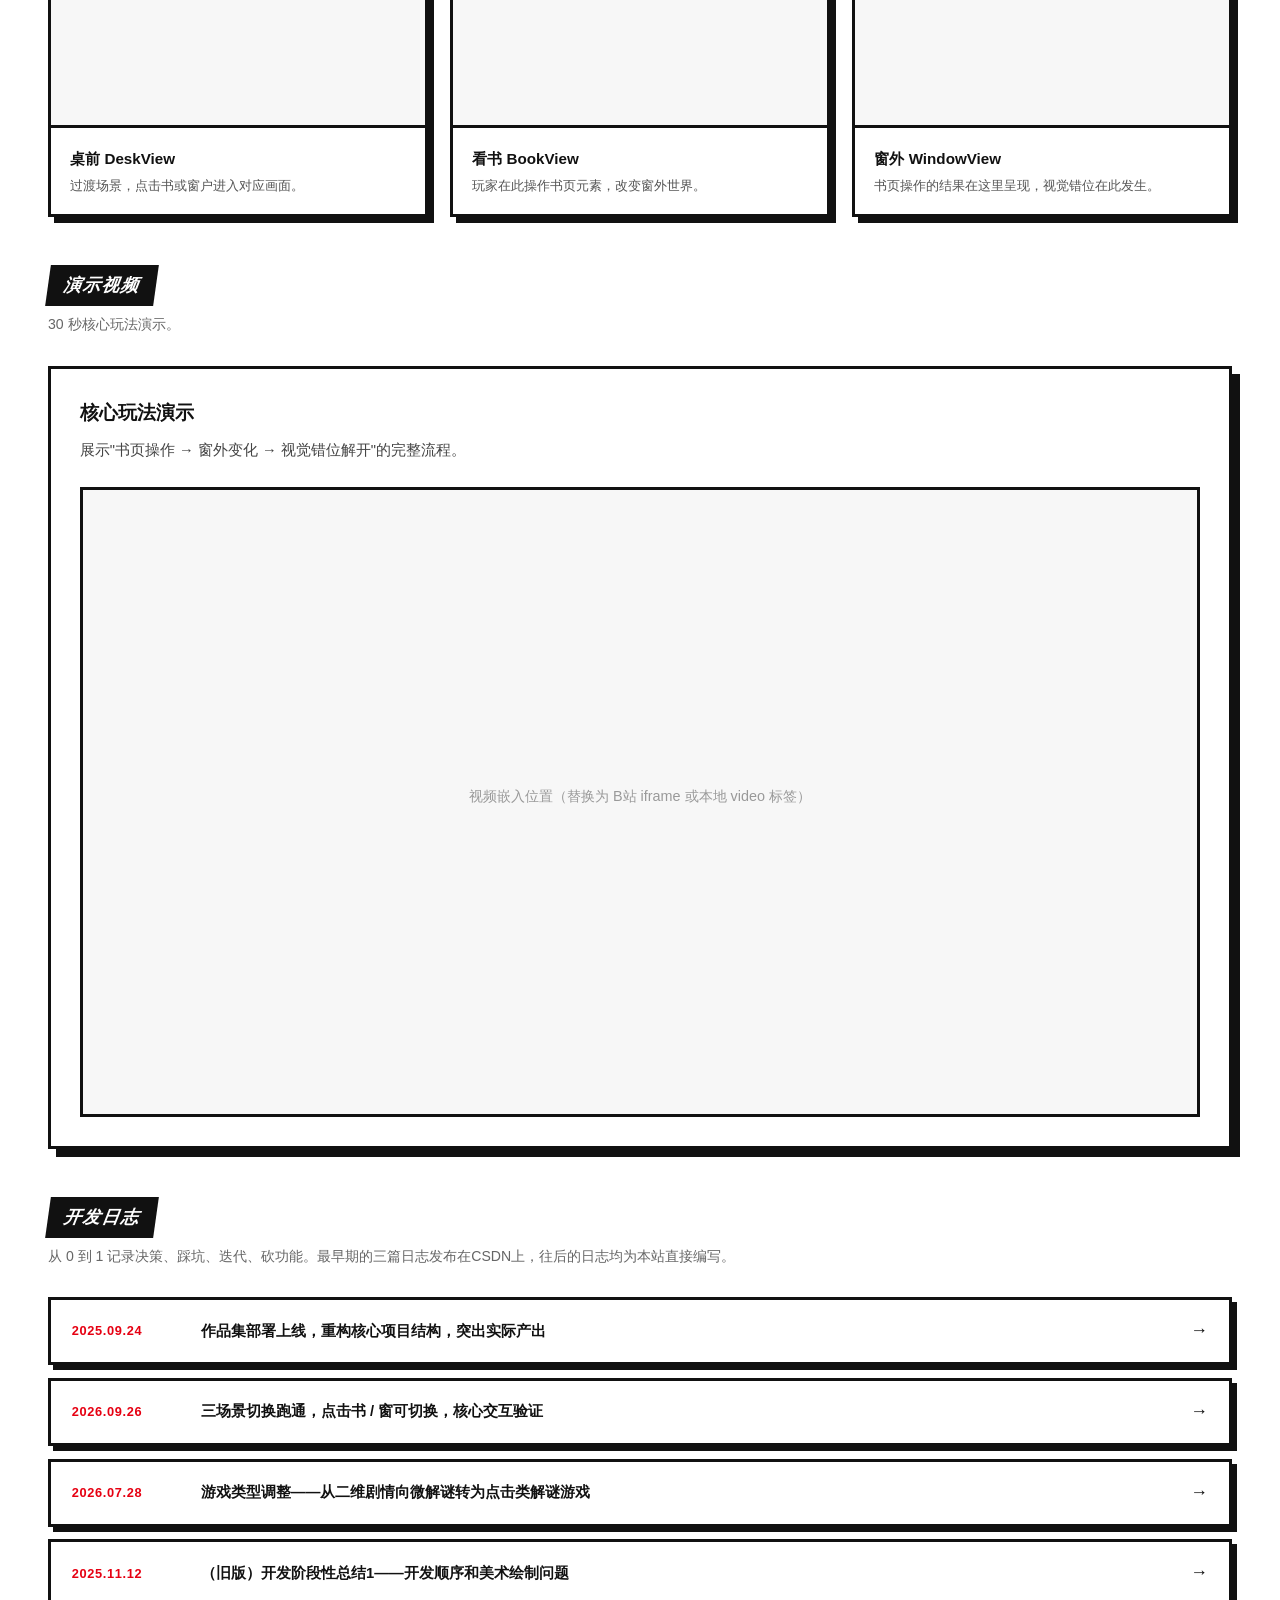
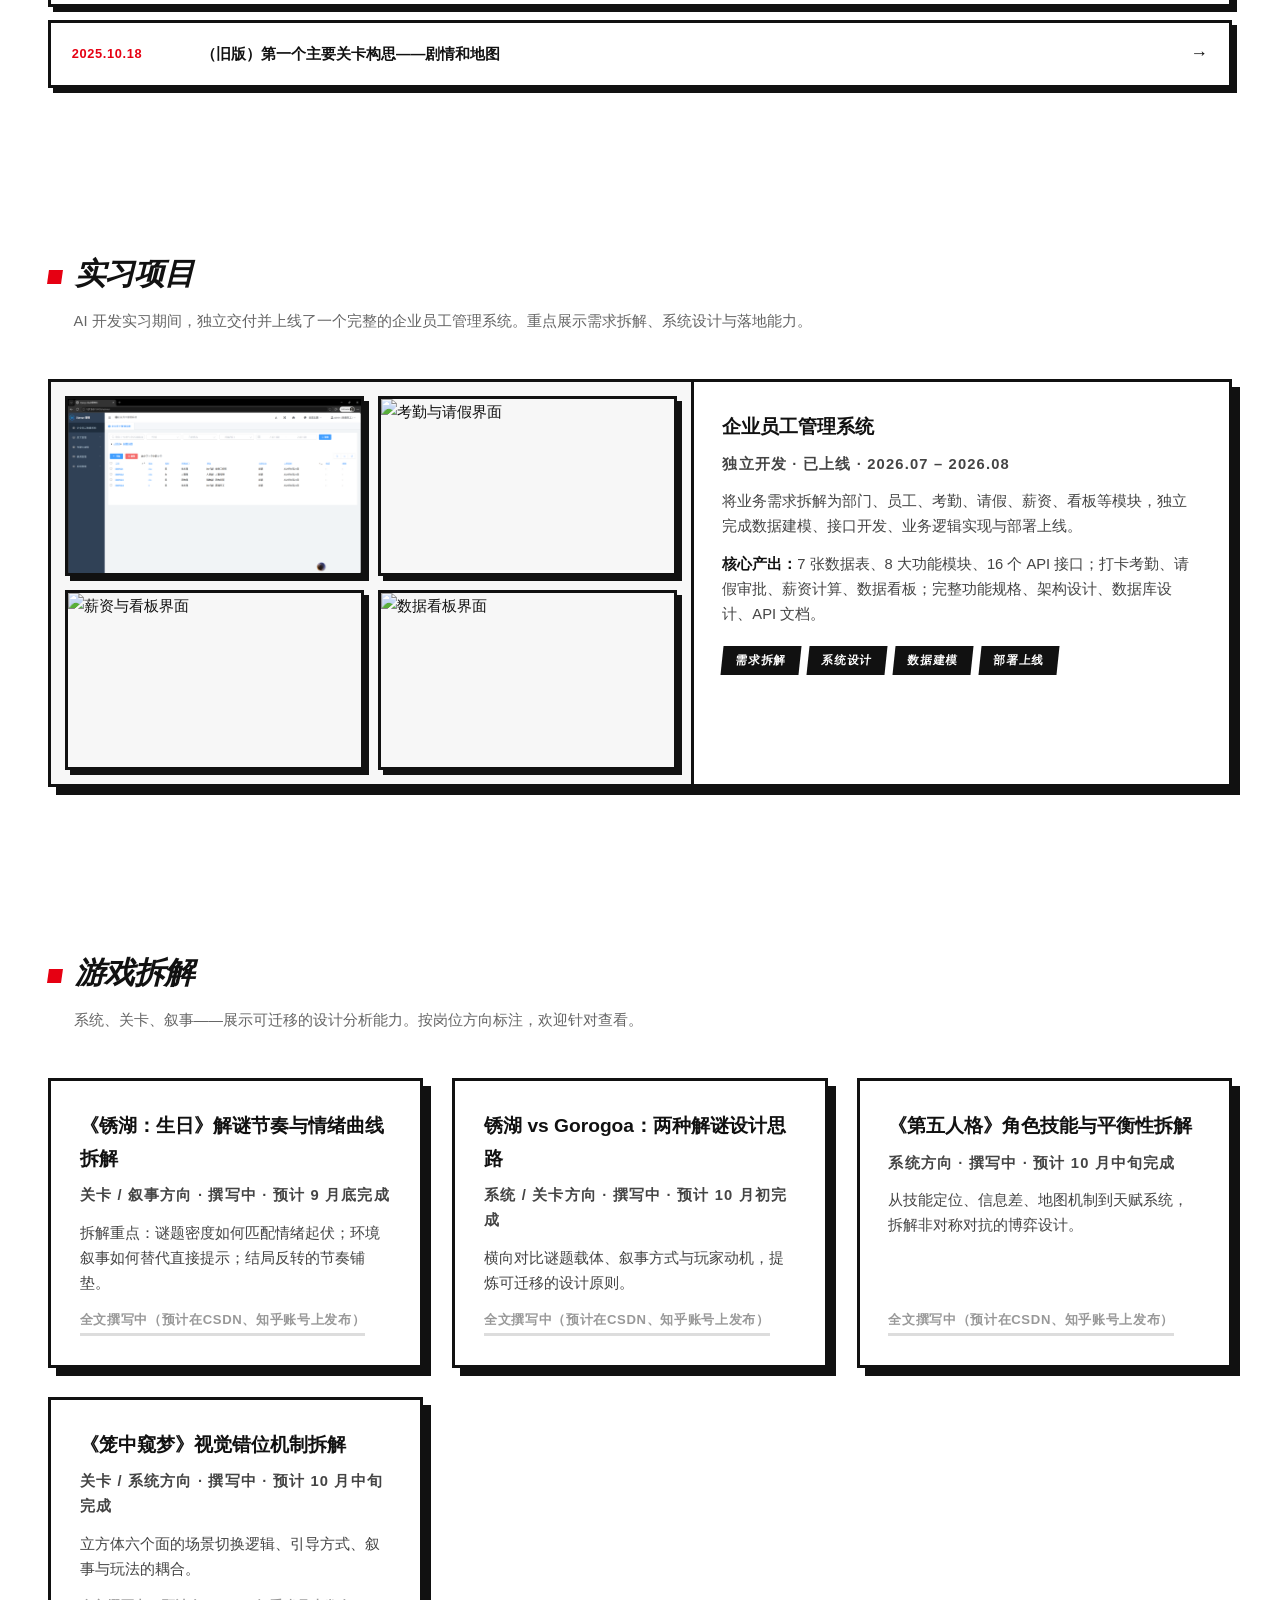
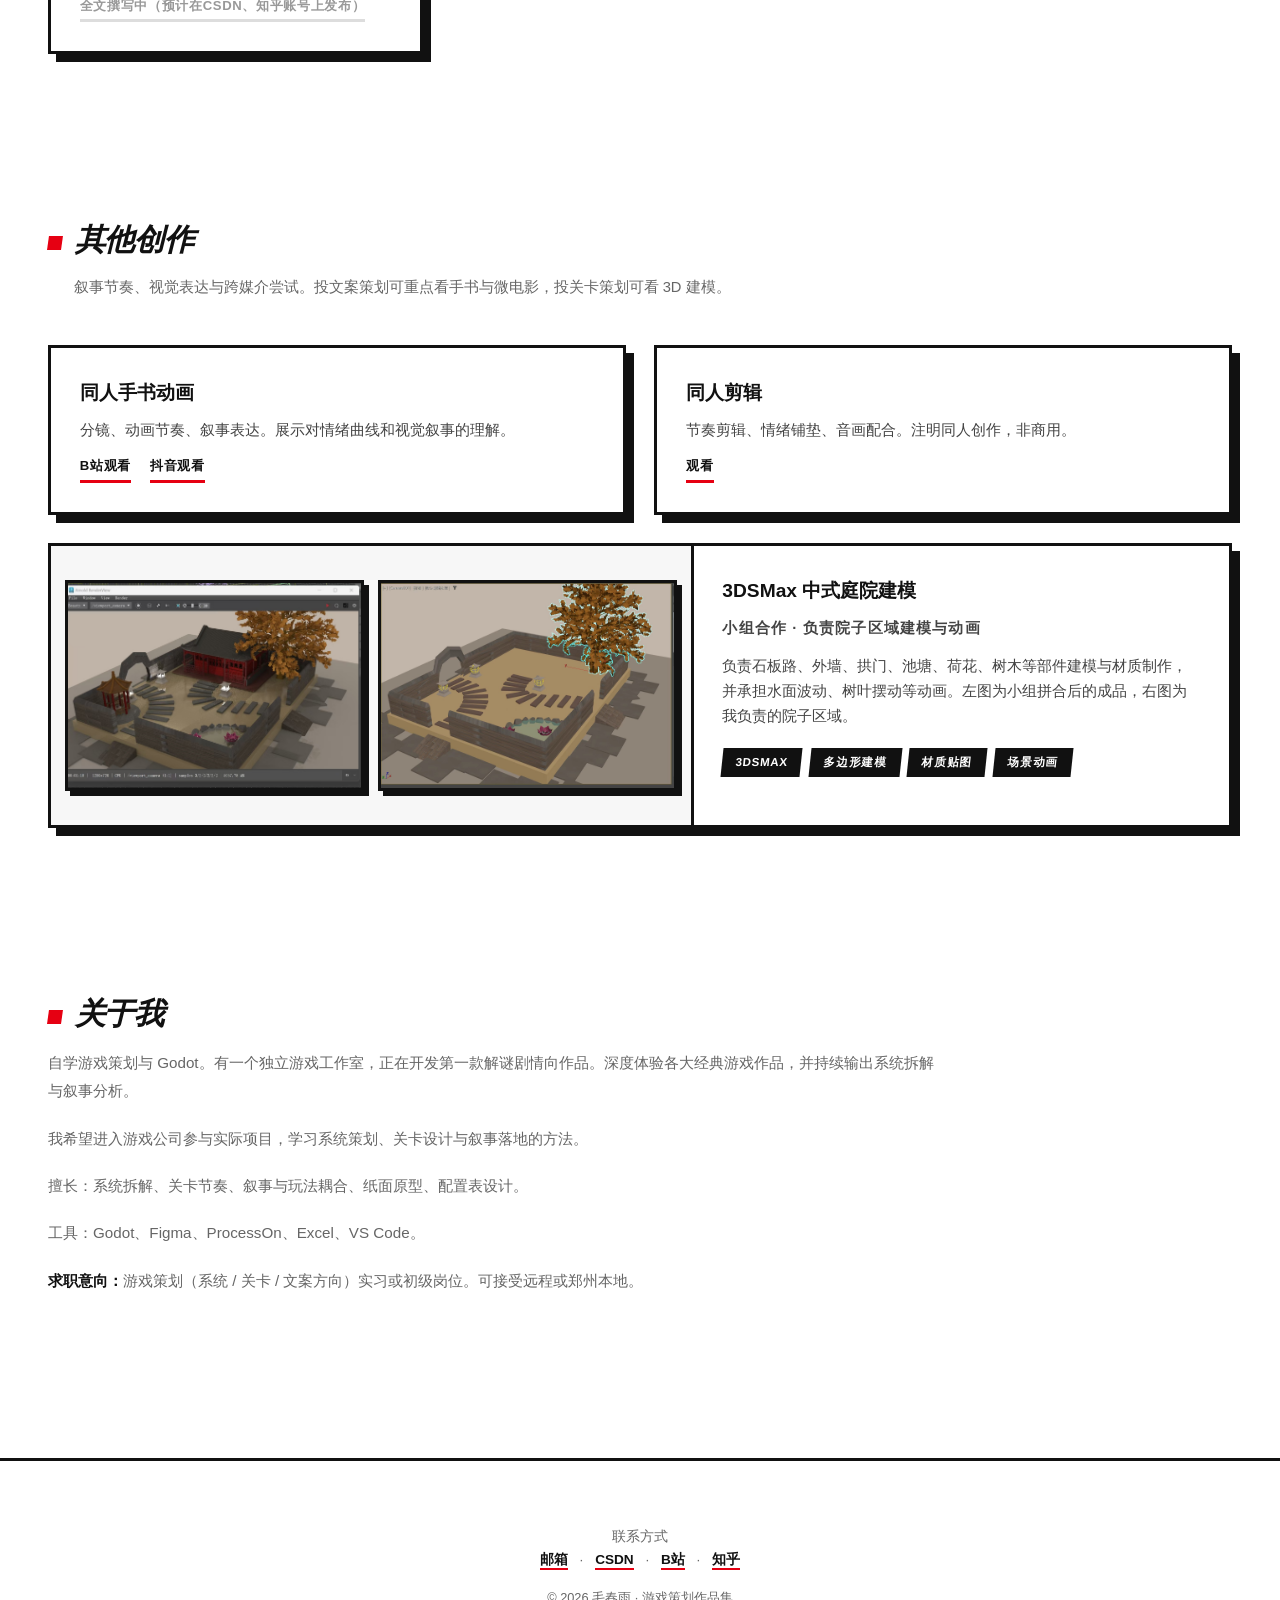
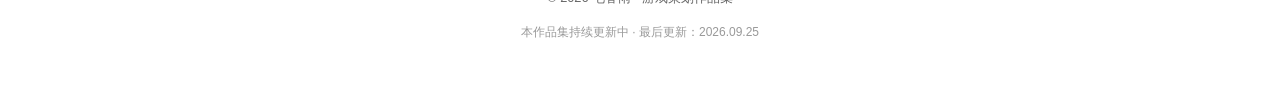
==== commit c2e44819: "写了篇开发日志" ====
--- a/Index.html
+++ b/Index.html
@@ -242,9 +242,9 @@
         <span class="devlog-title">作品集部署上线，重构核心项目结构，突出实际产出</span>
         <span class="devlog-arrow">→</span>
       </a>
-      <a class="devlog-item" href="devlog/2025-09-23.html">
-        <span class="devlog-date">2025.09.23</span>
-        <span class="devlog-title">Godot 4 三场景切换跑通，点击书 / 窗可切换，核心交互验证</span>
+      <a class="devlog-item" href="开发日志/Day1.html">
+        <span class="devlog-date">2026.09.26</span>
+        <span class="devlog-title">三场景切换跑通，点击书 / 窗可切换，核心交互验证</span>
         <span class="devlog-arrow">→</span>
       </a>
       <a class="devlog-item" href="https://blog.csdn.net/mohxitx/article/details/163253300">
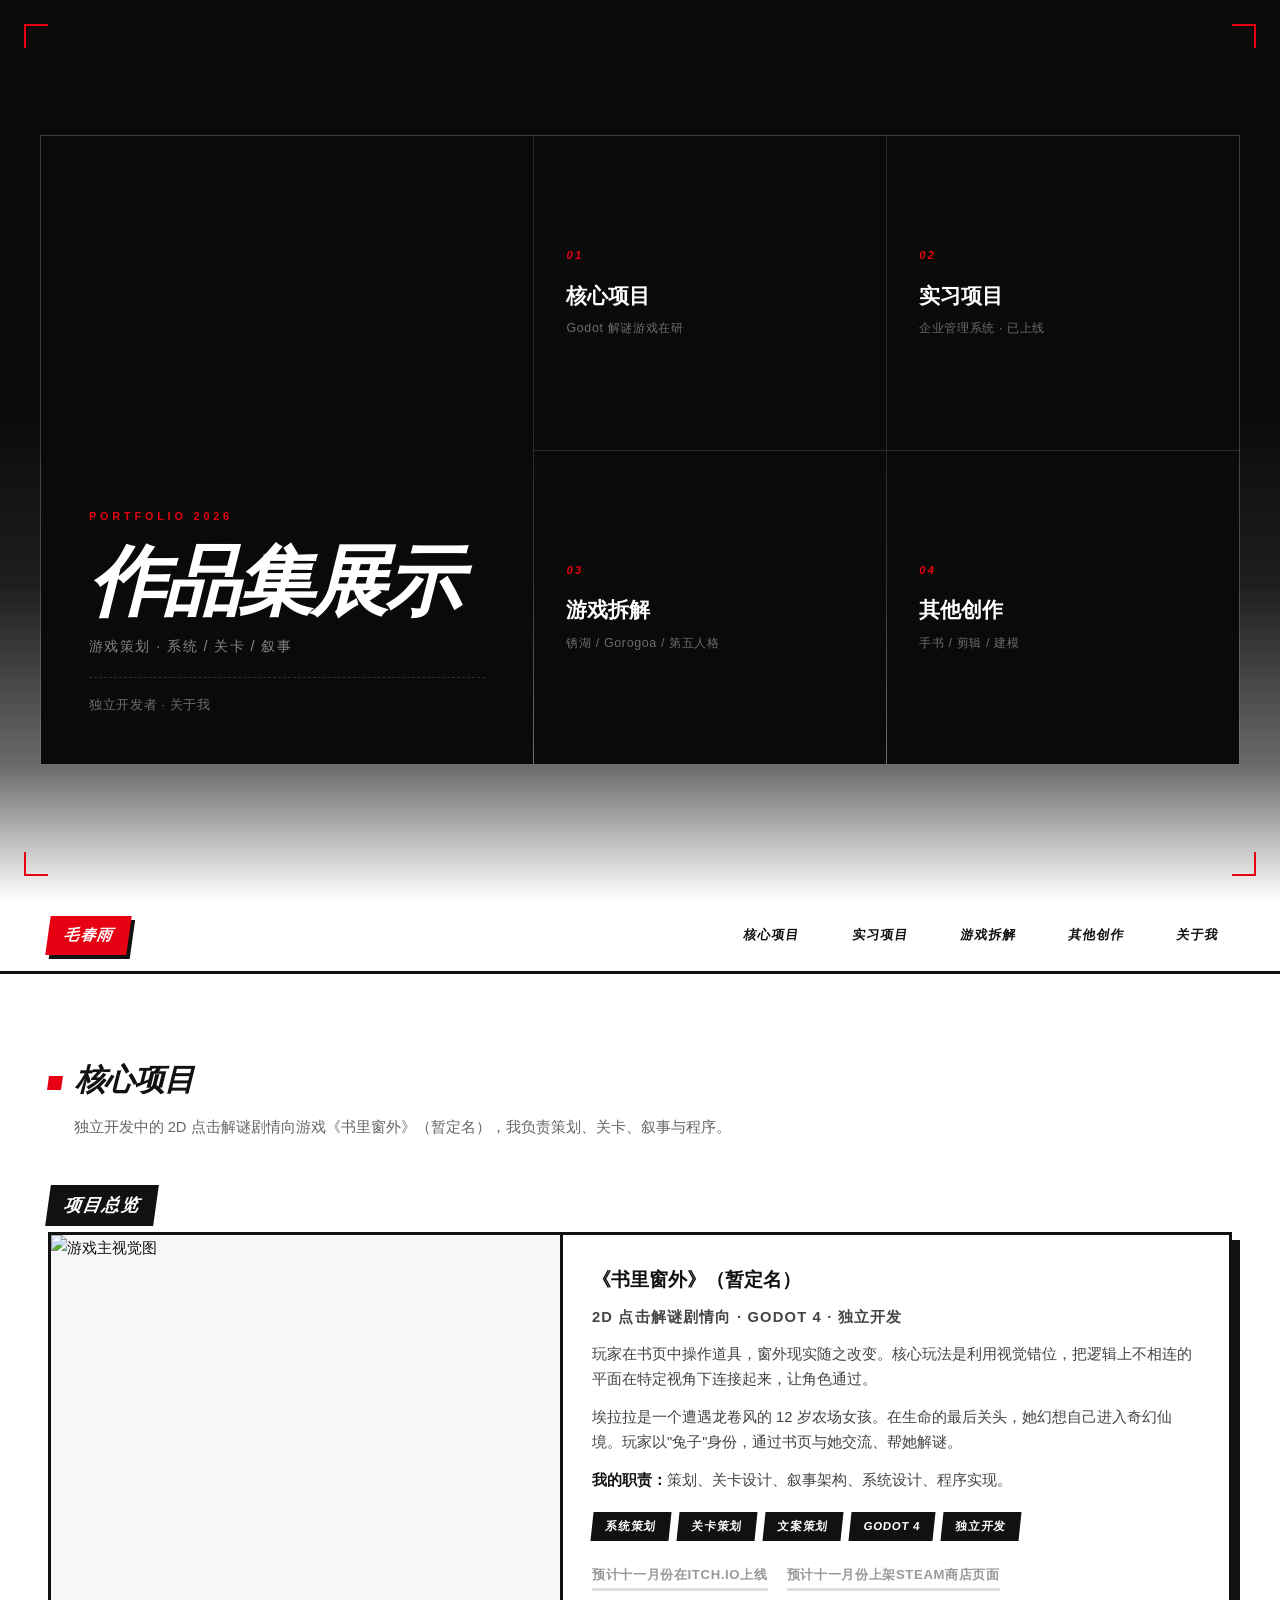
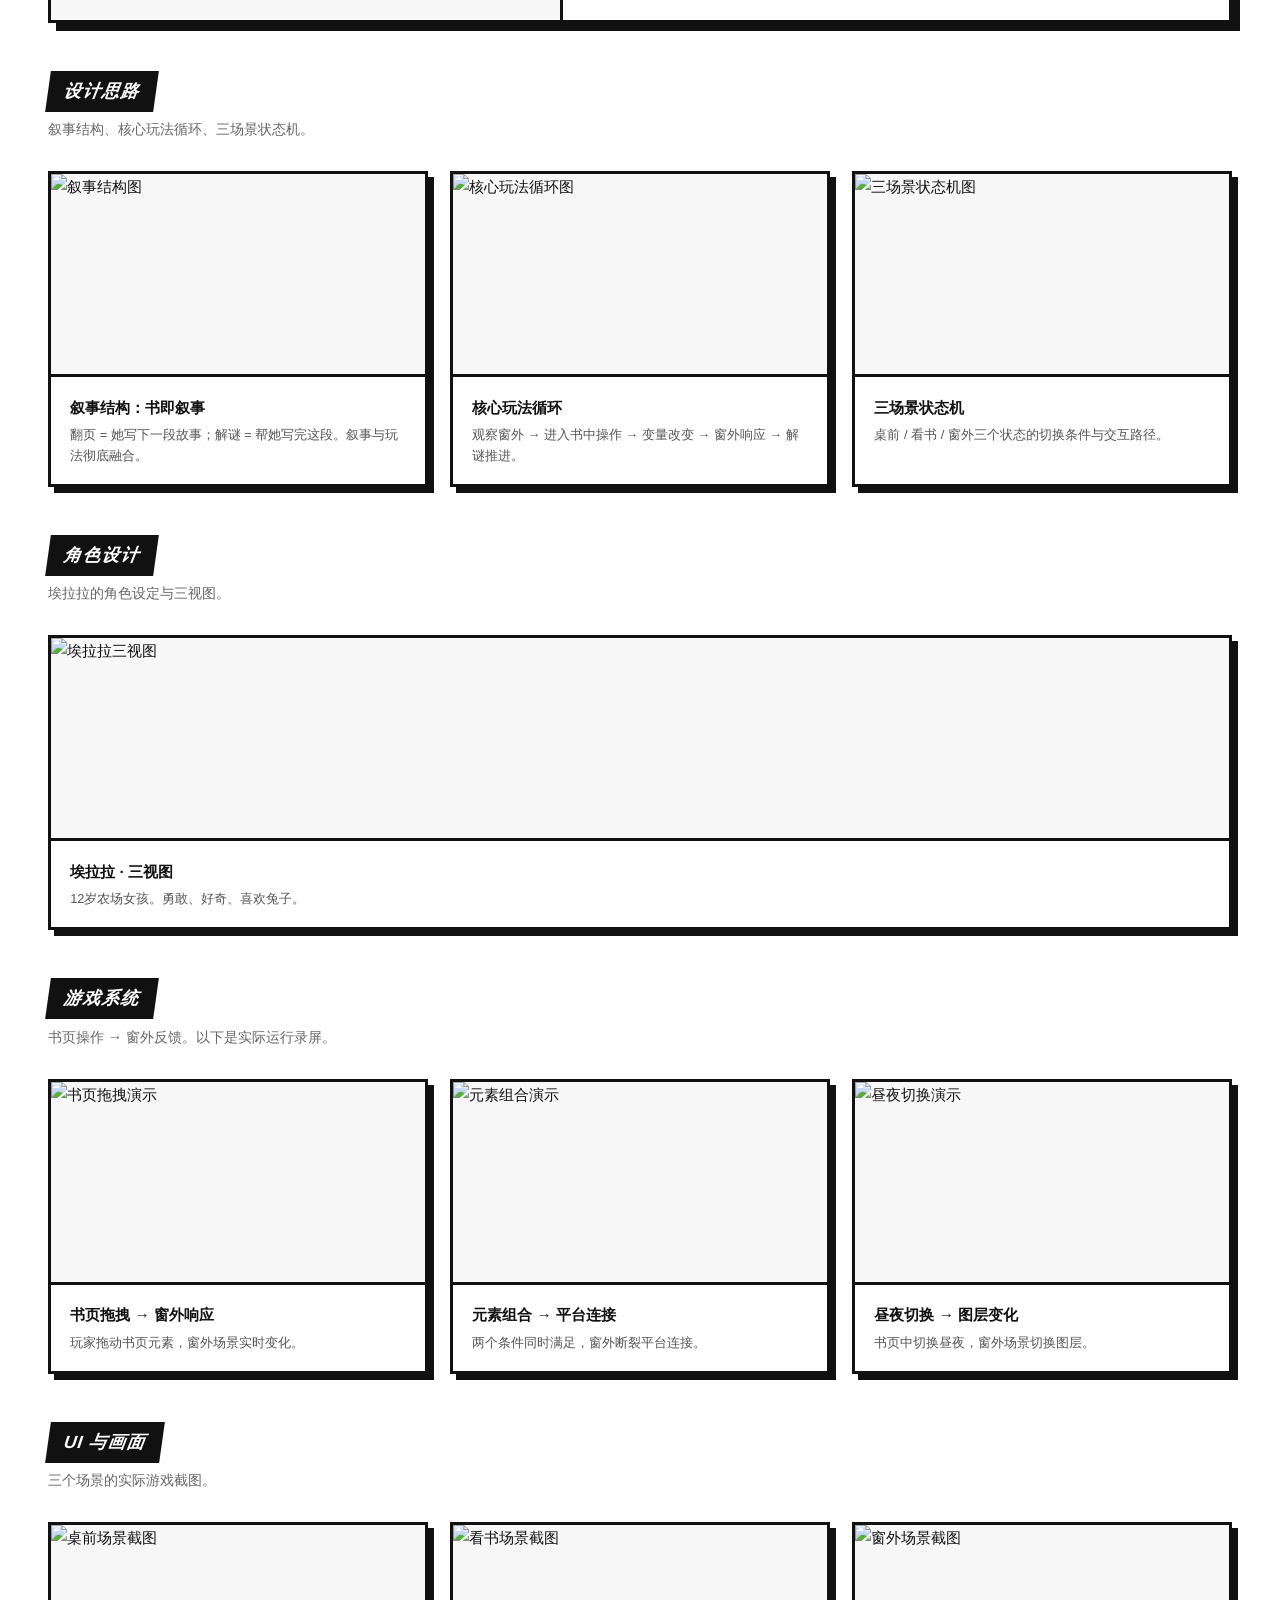
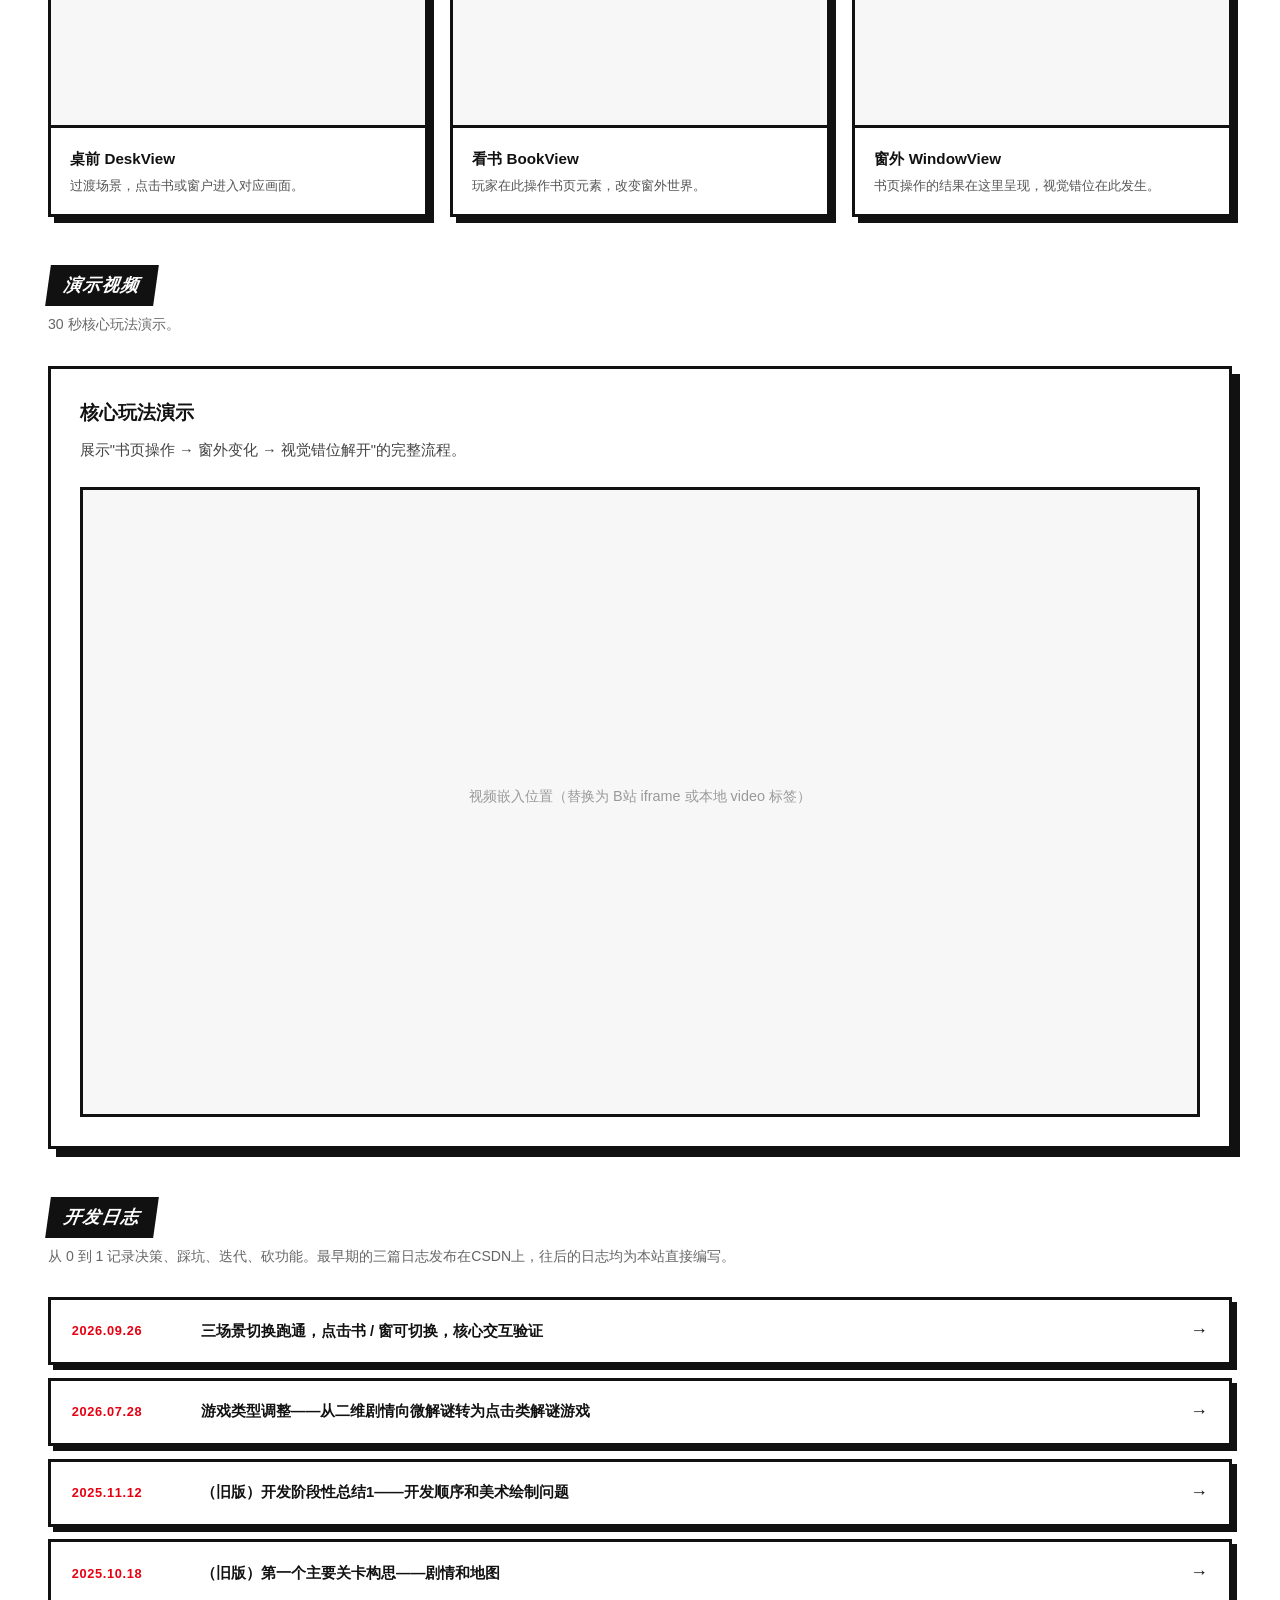
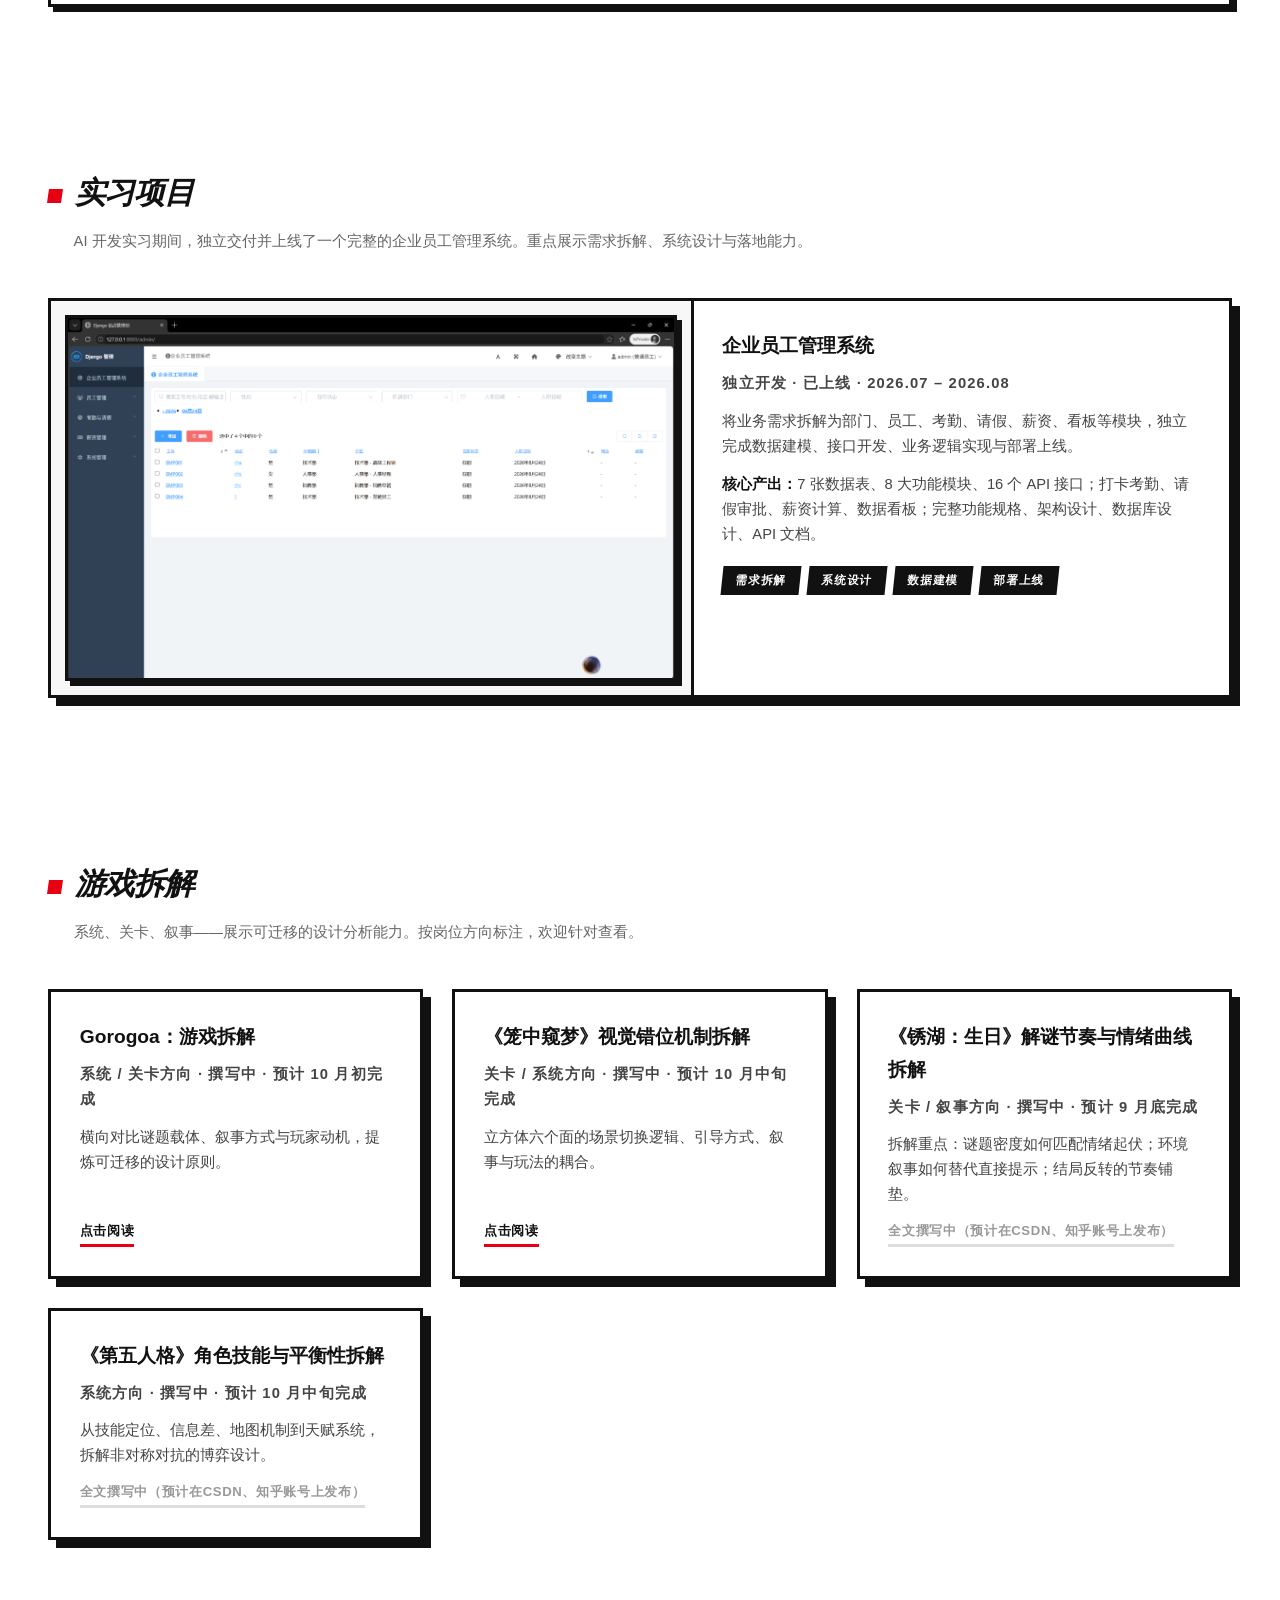
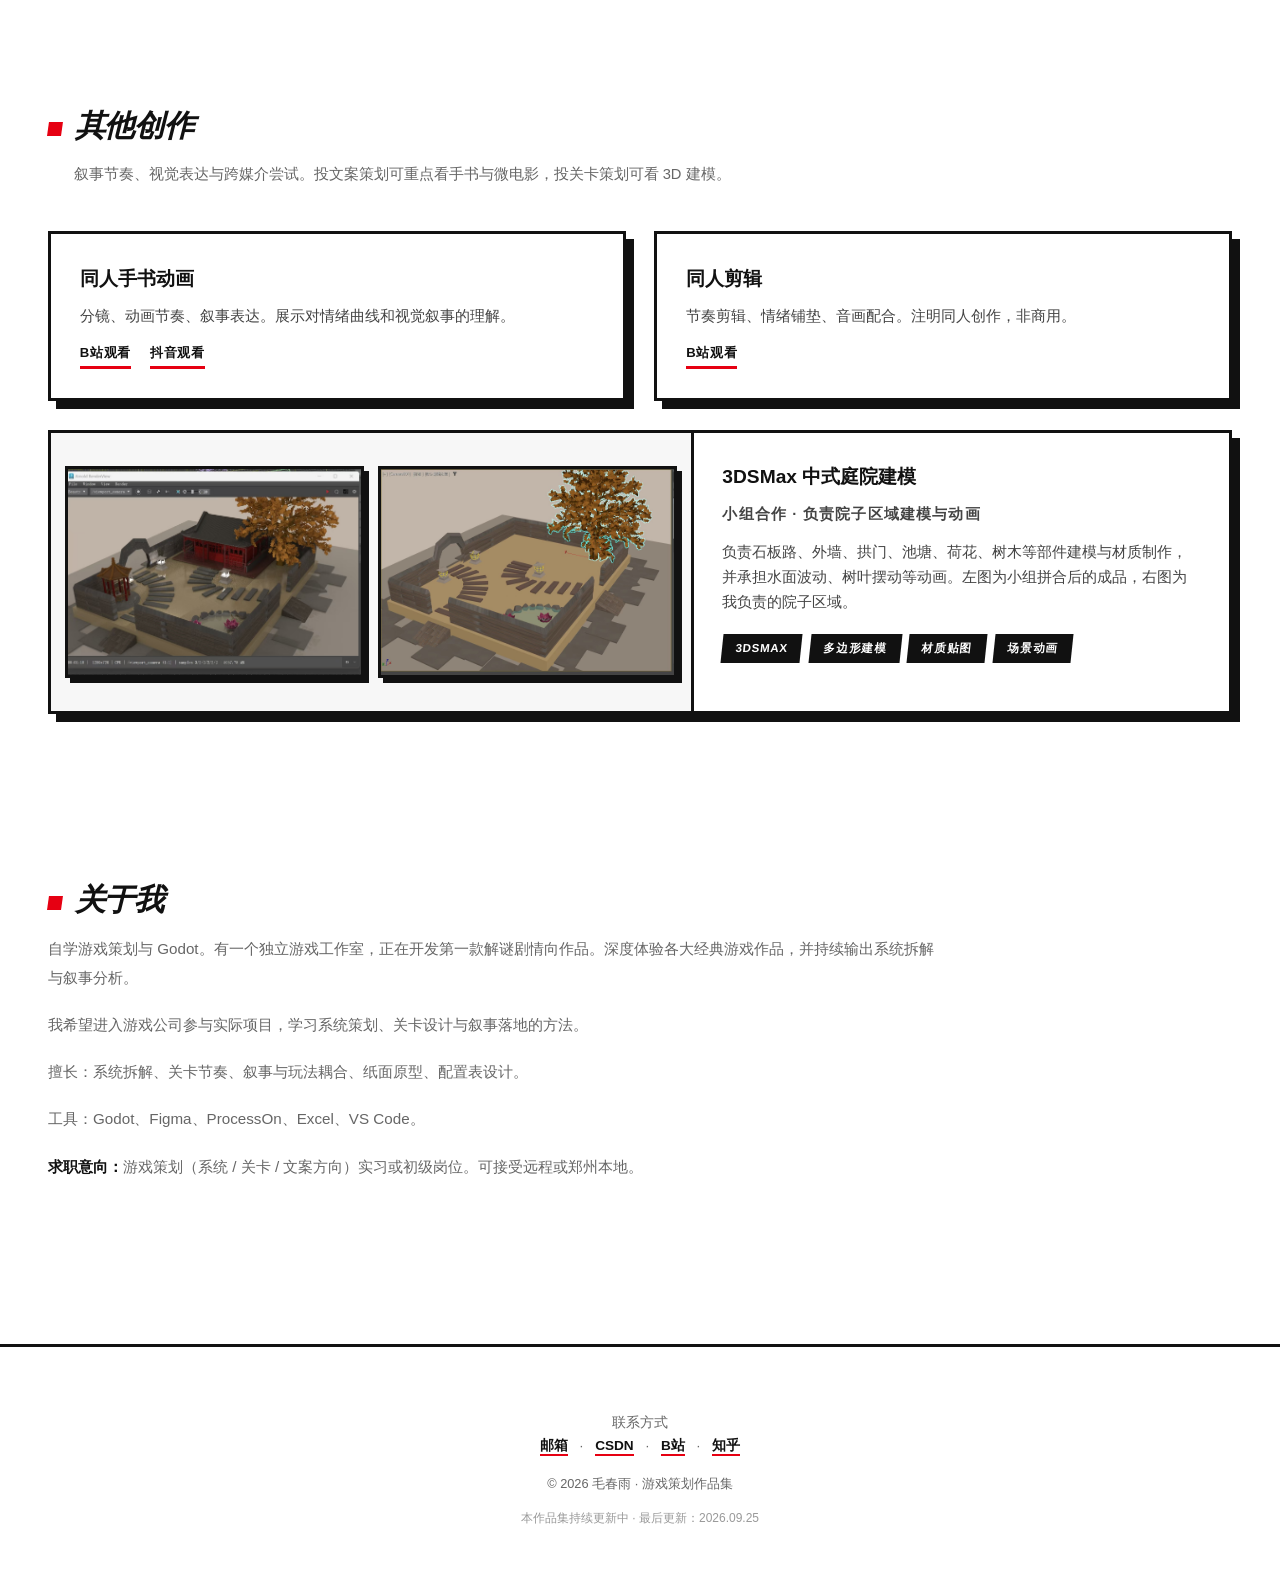
==== commit 6c8dd280: "更新了一些内容" ====
--- a/Index.html
+++ b/Index.html
@@ -11,13 +11,16 @@
 <!-- 首页 -->
 <section class="landing">
   <div class="landing-grid">
-    <a class="cell cell--title" href="#hero">
+
+    <a class="cell cell--title" href="#about">
       <div class="cell-inner">
-        <p class="cell-tag">PORTFOLIO 2025</p>
+        <p class="cell-tag">PORTFOLIO 2026</p>
         <h1 class="cell-title">作品集展示</h1>
         <p class="cell-sub">游戏策划 · 系统 / 关卡 / 叙事</p>
+        <p class="cell-about-line">独立开发者 · 关于我</p>
       </div>
     </a>
+
     <a class="cell cell--project" href="#project">
       <div class="cell-inner">
         <span class="cell-index">01</span>
@@ -26,33 +29,36 @@
       </div>
       <div class="cell-line"></div>
     </a>
+
+    <a class="cell cell--intern" href="#intern">
+      <div class="cell-inner">
+        <span class="cell-index">02</span>
+        <h2 class="cell-name">实习项目</h2>
+        <p class="cell-desc">企业管理系统 · 已上线</p>
+      </div>
+      <div class="cell-line"></div>
+    </a>
+
     <a class="cell cell--analysis" href="#analysis">
       <div class="cell-inner">
-        <span class="cell-index">02</span>
+        <span class="cell-index">03</span>
         <h2 class="cell-name">游戏拆解</h2>
         <p class="cell-desc">锈湖 / Gorogoa / 第五人格</p>
       </div>
       <div class="cell-line"></div>
     </a>
+
     <a class="cell cell--other" href="#other">
       <div class="cell-inner">
-        <span class="cell-index">03</span>
+        <span class="cell-index">04</span>
         <h2 class="cell-name">其他创作</h2>
         <p class="cell-desc">手书 / 剪辑 / 建模</p>
       </div>
       <div class="cell-line"></div>
     </a>
-    <a class="cell cell--about" href="#about">
-      <div class="cell-inner">
-        <span class="cell-index">04</span>
-        <h2 class="cell-name">关于我</h2>
-        <p class="cell-desc">独立开发者 · 求职中</p>
-      </div>
-      <div class="cell-line"></div>
-    </a>
-    <div class="cell cell--empty cell--empty-1"></div>
-    <div class="cell cell--empty cell--empty-2"></div>
-  </div>
+
+  </div>
+
   <div class="landing-corner landing-corner--tl"></div>
   <div class="landing-corner landing-corner--tr"></div>
   <div class="landing-corner landing-corner--bl"></div>
@@ -94,8 +100,8 @@
           <li>系统策划</li><li>关卡策划</li><li>文案策划</li><li>Godot 4</li><li>独立开发</li>
         </ul>
         <div class="links">
-          <a href="你的itch.io链接" target="_blank">itch.io 试玩</a>
-          <a href="你的Steam链接" target="_blank">Steam 页面</a>
+          <span class="link-pending">预计十一月份在ITCH.IO上线</span>
+          <span class="link-pending">预计十一月份上架steam商店页面</span>
         </div>
       </div>
     </article>
@@ -237,27 +243,22 @@
     <div class="subsection-title">开发日志</div>
     <p class="subsection-desc">从 0 到 1 记录决策、踩坑、迭代、砍功能。最早期的三篇日志发布在CSDN上，往后的日志均为本站直接编写。</p>
     <div class="devlog-list">
-      <a class="devlog-item" href="devlog/2025-09-24.html">
-        <span class="devlog-date">2025.09.24</span>
-        <span class="devlog-title">作品集部署上线，重构核心项目结构，突出实际产出</span>
-        <span class="devlog-arrow">→</span>
-      </a>
       <a class="devlog-item" href="开发日志/Day1.html">
         <span class="devlog-date">2026.09.26</span>
         <span class="devlog-title">三场景切换跑通，点击书 / 窗可切换，核心交互验证</span>
         <span class="devlog-arrow">→</span>
       </a>
-      <a class="devlog-item" href="https://blog.csdn.net/mohxitx/article/details/163253300">
+      <a class="devlog-item" href="https://blog.csdn.net/mohxitx/article/details/163253300" target="_blank">
         <span class="devlog-date">2026.07.28</span>
         <span class="devlog-title">游戏类型调整——从二维剧情向微解谜转为点击类解谜游戏</span>
         <span class="devlog-arrow">→</span>
       </a>
-      <a class="devlog-item" href="https://blog.csdn.net/mohxitx/article/details/154711558">
+      <a class="devlog-item" href="https://blog.csdn.net/mohxitx/article/details/154711558" target="_blank">
         <span class="devlog-date">2025.11.12</span>
         <span class="devlog-title">（旧版）开发阶段性总结1——开发顺序和美术绘制问题</span>
         <span class="devlog-arrow">→</span>
       </a>
-      <a class="devlog-item" href="https://blog.csdn.net/mohxitx/article/details/153501915">
+      <a class="devlog-item" href="https://blog.csdn.net/mohxitx/article/details/153501915" target="_blank">
         <span class="devlog-date">2025.10.18</span>
         <span class="devlog-title">（旧版）第一个主要关卡构思——剧情和地图</span>
         <span class="devlog-arrow">→</span>
@@ -274,9 +275,6 @@
   <article class="card intern-card">
     <div class="intern-gallery">
       <img src="images/企业员工管理系统截图.png" alt="员工管理界面">
-      <img src="images/intern-2.png" alt="考勤与请假界面">
-      <img src="images/intern-3.png" alt="薪资与看板界面">
-      <img src="images/intern-4.png" alt="数据看板界面">
     </div>
     <div class="card-body">
       <h3>企业员工管理系统</h3>
@@ -297,6 +295,26 @@
   <div class="grid">
     <article class="card">
       <div class="card-body">
+        <h3>Gorogoa：游戏拆解</h3>
+        <p class="meta">系统 / 关卡方向 · 撰写中 · 预计 10 月初完成</p>
+        <p>横向对比谜题载体、叙事方式与玩家动机，提炼可迁移的设计原则。</p>
+        <div class="links">
+          <a href="游戏拆解/画中世界.html">点击阅读</a>
+        </div>
+      </div>
+    </article>
+      <article class="card">
+      <div class="card-body">
+        <h3>《笼中窥梦》视觉错位机制拆解</h3>
+        <p class="meta">关卡 / 系统方向 · 撰写中 · 预计 10 月中旬完成</p>
+        <p>立方体六个面的场景切换逻辑、引导方式、叙事与玩法的耦合。</p>
+        <div class="links">
+          <a href="游戏拆解/笼中窥梦.html">点击阅读</a>
+        </div>
+      </div>
+    </article>
+    <article class="card">
+      <div class="card-body">
         <h3>《锈湖：生日》解谜节奏与情绪曲线拆解</h3>
         <p class="meta">关卡 / 叙事方向 · 撰写中 · 预计 9 月底完成</p>
         <p>拆解重点：谜题密度如何匹配情绪起伏；环境叙事如何替代直接提示；结局反转的节奏铺垫。</p>
@@ -305,25 +323,9 @@
     </article>
     <article class="card">
       <div class="card-body">
-        <h3>锈湖 vs Gorogoa：两种解谜设计思路</h3>
-        <p class="meta">系统 / 关卡方向 · 撰写中 · 预计 10 月初完成</p>
-        <p>横向对比谜题载体、叙事方式与玩家动机，提炼可迁移的设计原则。</p>
-        <div class="links"><span class="link-pending">全文撰写中（预计在CSDN、知乎账号上发布）</span></div>
-      </div>
-    </article>
-    <article class="card">
-      <div class="card-body">
         <h3>《第五人格》角色技能与平衡性拆解</h3>
         <p class="meta">系统方向 · 撰写中 · 预计 10 月中旬完成</p>
         <p>从技能定位、信息差、地图机制到天赋系统，拆解非对称对抗的博弈设计。</p>
-        <div class="links"><span class="link-pending">全文撰写中（预计在CSDN、知乎账号上发布）</span></div>
-      </div>
-    </article>
-    <article class="card">
-      <div class="card-body">
-        <h3>《笼中窥梦》视觉错位机制拆解</h3>
-        <p class="meta">关卡 / 系统方向 · 撰写中 · 预计 10 月中旬完成</p>
-        <p>立方体六个面的场景切换逻辑、引导方式、叙事与玩法的耦合。</p>
         <div class="links"><span class="link-pending">全文撰写中（预计在CSDN、知乎账号上发布）</span></div>
       </div>
     </article>
@@ -351,7 +353,7 @@
         <h3>同人剪辑</h3>
         <p>节奏剪辑、情绪铺垫、音画配合。注明同人创作，非商用。</p>
         <div class="links">
-          <a href="https://www.bilibili.com/video/BV1PDQ9YFEPP/" target="_blank">观看</a>
+          <a href="https://www.bilibili.com/video/BV1PDQ9YFEPP/" target="_blank">b站观看</a>
         </div>
       </div>
     </article>
@@ -398,6 +400,12 @@
   <p style="margin-top:0.8rem; font-size:0.75rem; color:#999;">本作品集持续更新中 · 最后更新：2026.09.25</p>
 </footer>
 
+<!-- 回到顶部 -->
+<button class="back-to-top" id="backToTop" aria-label="回到顶部">
+  <span class="back-to-top-arrow">↑</span>
+  <span class="back-to-top-label">TOP</span>
+</button>
+
 <!-- 图片灯箱 -->
 <div class="lightbox" id="lightbox" aria-hidden="true">
   <button class="lightbox-close" aria-label="关闭">&times;</button>
--- a/style.css
+++ b/style.css
@@ -80,12 +80,10 @@
   justify-content: flex-start;
 }
 
-.cell--project { grid-column: 2; grid-row: 1; }
-.cell--analysis { grid-column: 3; grid-row: 1; }
-.cell--other { grid-column: 2; grid-row: 2; }
-.cell--about { grid-column: 3; grid-row: 2; }
-
-.cell--empty { background: var(--dark-soft); }
+.cell--project  { grid-column: 2; grid-row: 1; }
+.cell--intern   { grid-column: 3; grid-row: 1; }
+.cell--analysis { grid-column: 2; grid-row: 2; }
+.cell--other    { grid-column: 3; grid-row: 2; }
 
 .cell-inner {
   position: relative;
@@ -121,6 +119,15 @@
   color: rgba(255,255,255,0.5);
   letter-spacing: 0.1em;
   font-weight: 500;
+}
+
+.cell-about-line {
+  margin-top: 1.2rem;
+  font-size: 0.8rem;
+  color: rgba(255, 255, 255, 0.4);
+  letter-spacing: 0.05em;
+  padding-top: 1rem;
+  border-top: 1px dashed rgba(255, 255, 255, 0.15);
 }
 
 .cell-index {
@@ -736,10 +743,6 @@
   display: block;
 }
 
-.lightbox.has-multi .lightbox-counter {
-  display: block;
-}
-
 /* 卡片图片放大光标 */
 .card img,
 .project-visual img,
@@ -753,18 +756,23 @@
   .landing { padding: 1rem; }
   .landing-grid {
     grid-template-columns: 1fr 1fr;
-    grid-template-rows: 1.2fr 1fr 1fr;
+    grid-template-rows: auto 1fr 1fr;
     height: auto;
     min-height: 80vh;
   }
-  .cell--title { grid-column: 1 / 3; grid-row: 1; padding: 2rem; }
+  .cell--title   { grid-column: 1 / 3; grid-row: 1; padding: 2rem; }
   .cell--project { grid-column: 1; grid-row: 2; }
-  .cell--analysis { grid-column: 2; grid-row: 2; }
-  .cell--other { grid-column: 1; grid-row: 3; }
-  .cell--about { grid-column: 2; grid-row: 3; }
-  .cell--empty { display: none; }
+  .cell--intern  { grid-column: 2; grid-row: 2; }
+  .cell--analysis { grid-column: 1; grid-row: 3; }
+  .cell--other   { grid-column: 2; grid-row: 3; }
+
   .cell-title { font-size: 2.6rem; }
   .cell-inner { padding: 1.2rem; }
+  .cell-about-line {
+    font-size: 0.7rem;
+    margin-top: 0.8rem;
+    padding-top: 0.8rem;
+  }
 
   .nav-inner { flex-direction: column; gap: 0.7rem; padding: 0.9rem 1.2rem; }
   .nav nav a { margin: 0 0.4rem; font-size: 0.72rem; padding: 0.3rem 0.5rem; }
@@ -807,7 +815,6 @@
   .lightbox { padding: 1rem; }
   .lightbox-close { top: 0.8rem; right: 0.8rem; width: 40px; height: 40px; font-size: 1.3rem; }
   .lightbox-img { box-shadow: 0 0 0 2px var(--black); }
-
   .lightbox-nav {
     width: 38px;
     height: 38px;
@@ -820,4 +827,74 @@
     bottom: 0.6rem;
     font-size: 0.7rem;
     padding: 0.25rem 0.7rem;
-  }+  }
+}
+
+/* ============ 回到顶部 ============ */
+.back-to-top {
+  position: fixed;
+  left: 2rem;
+  bottom: 2rem;
+  z-index: 9000;
+  display: flex;
+  flex-direction: column;
+  align-items: center;
+  justify-content: center;
+  gap: 0.15rem;
+  width: 60px;
+  height: 60px;
+  padding: 0;
+  background: var(--white);
+  color: var(--black);
+  border: 3px solid var(--black);
+  box-shadow: 6px 6px 0 var(--red);
+  cursor: pointer;
+  transform: skew(-8deg) translateY(20px);
+  opacity: 0;
+  visibility: hidden;
+  transition: all 0.3s cubic-bezier(0.22, 1, 0.36, 1);
+}
+
+.back-to-top.visible {
+  opacity: 1;
+  visibility: visible;
+  transform: skew(-8deg) translateY(0);
+}
+
+.back-to-top:hover {
+  background: var(--red);
+  color: var(--white);
+  transform: skew(-8deg) translate(-3px, -3px);
+  box-shadow: 9px 9px 0 var(--black);
+}
+
+.back-to-top-arrow {
+  font-size: 1.4rem;
+  font-weight: 900;
+  line-height: 1;
+  font-style: italic;
+}
+
+.back-to-top-label {
+  font-size: 0.6rem;
+  font-weight: 800;
+  letter-spacing: 0.15em;
+  line-height: 1;
+  font-style: italic;
+}
+
+@media (max-width: 720px) {
+  .back-to-top {
+    right: 1rem;
+    bottom: 1rem;
+    width: 48px;
+    height: 48px;
+    box-shadow: 4px 4px 0 var(--red);
+  }
+  .back-to-top-arrow { font-size: 1.1rem; }
+  .back-to-top-label { font-size: 0.5rem; }
+  .back-to-top:hover {
+    transform: skew(-8deg) translate(-2px, -2px);
+    box-shadow: 6px 6px 0 var(--black);
+  }
+}
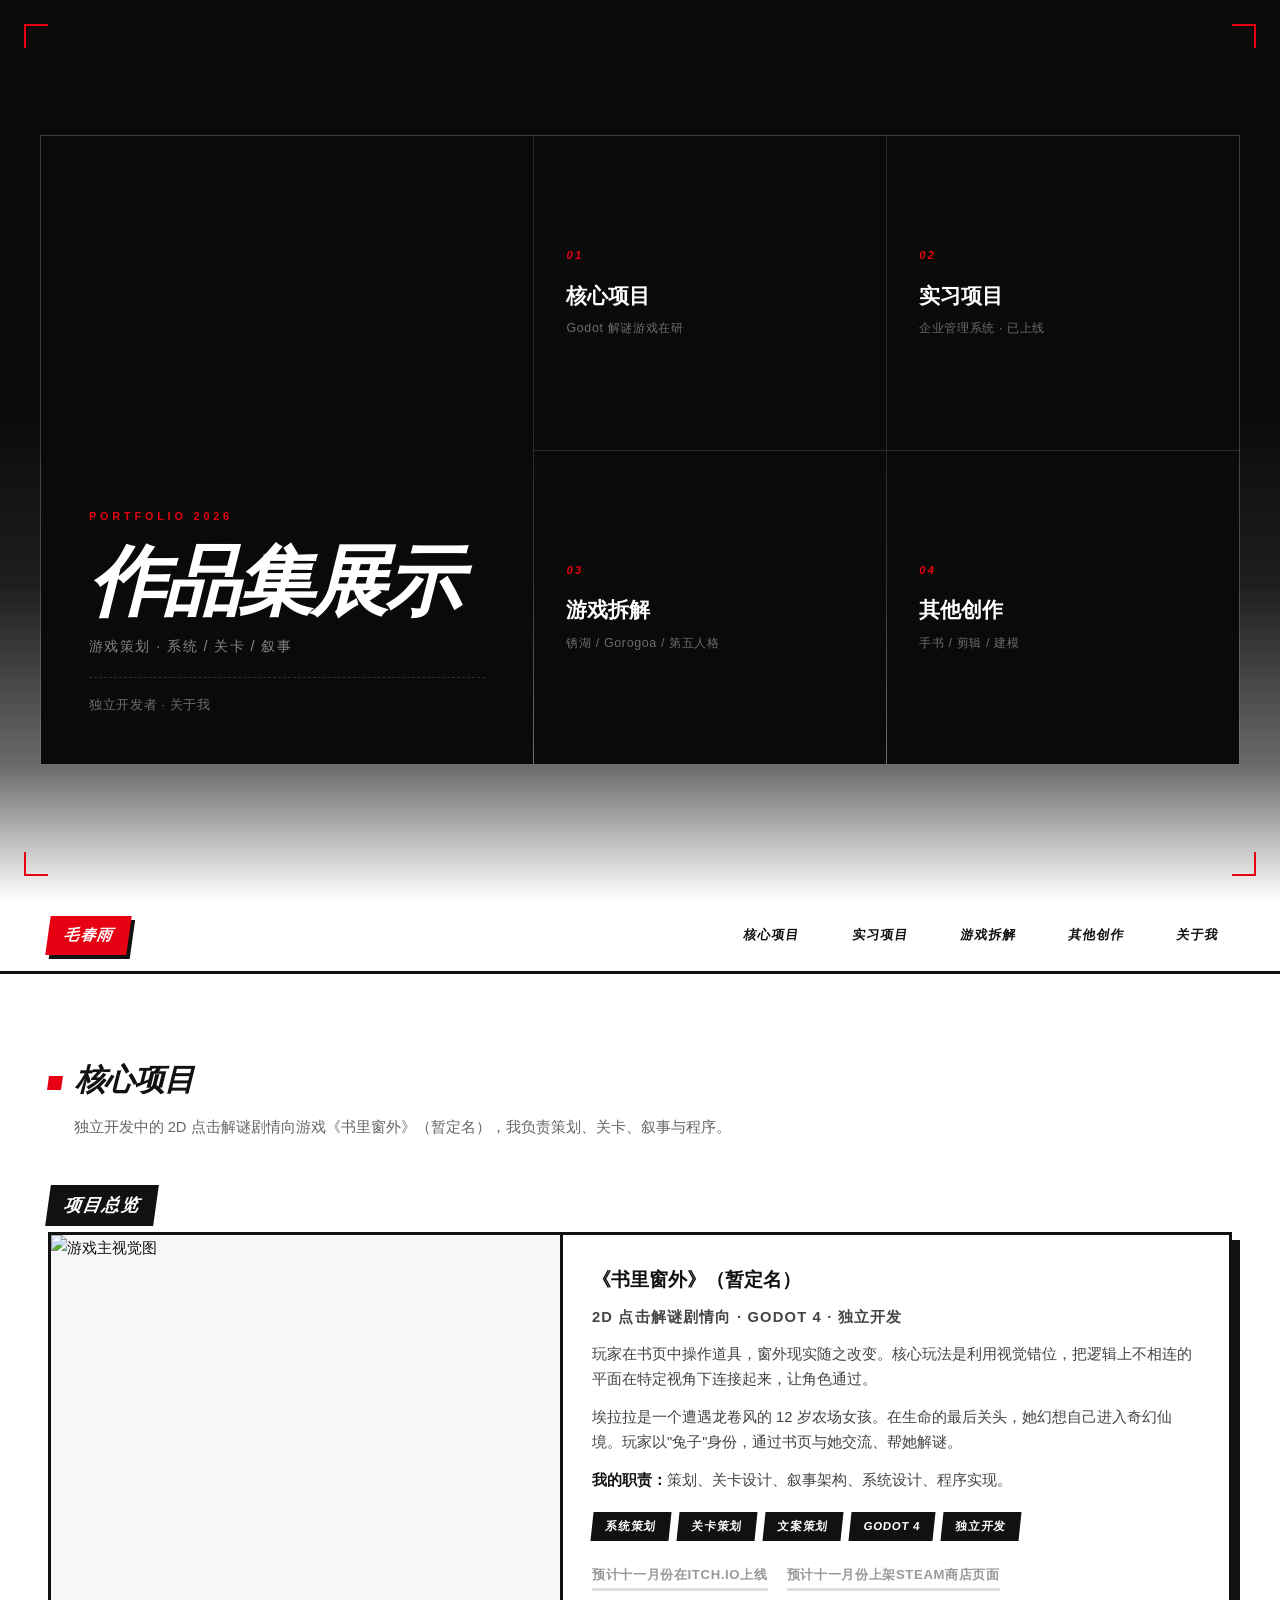
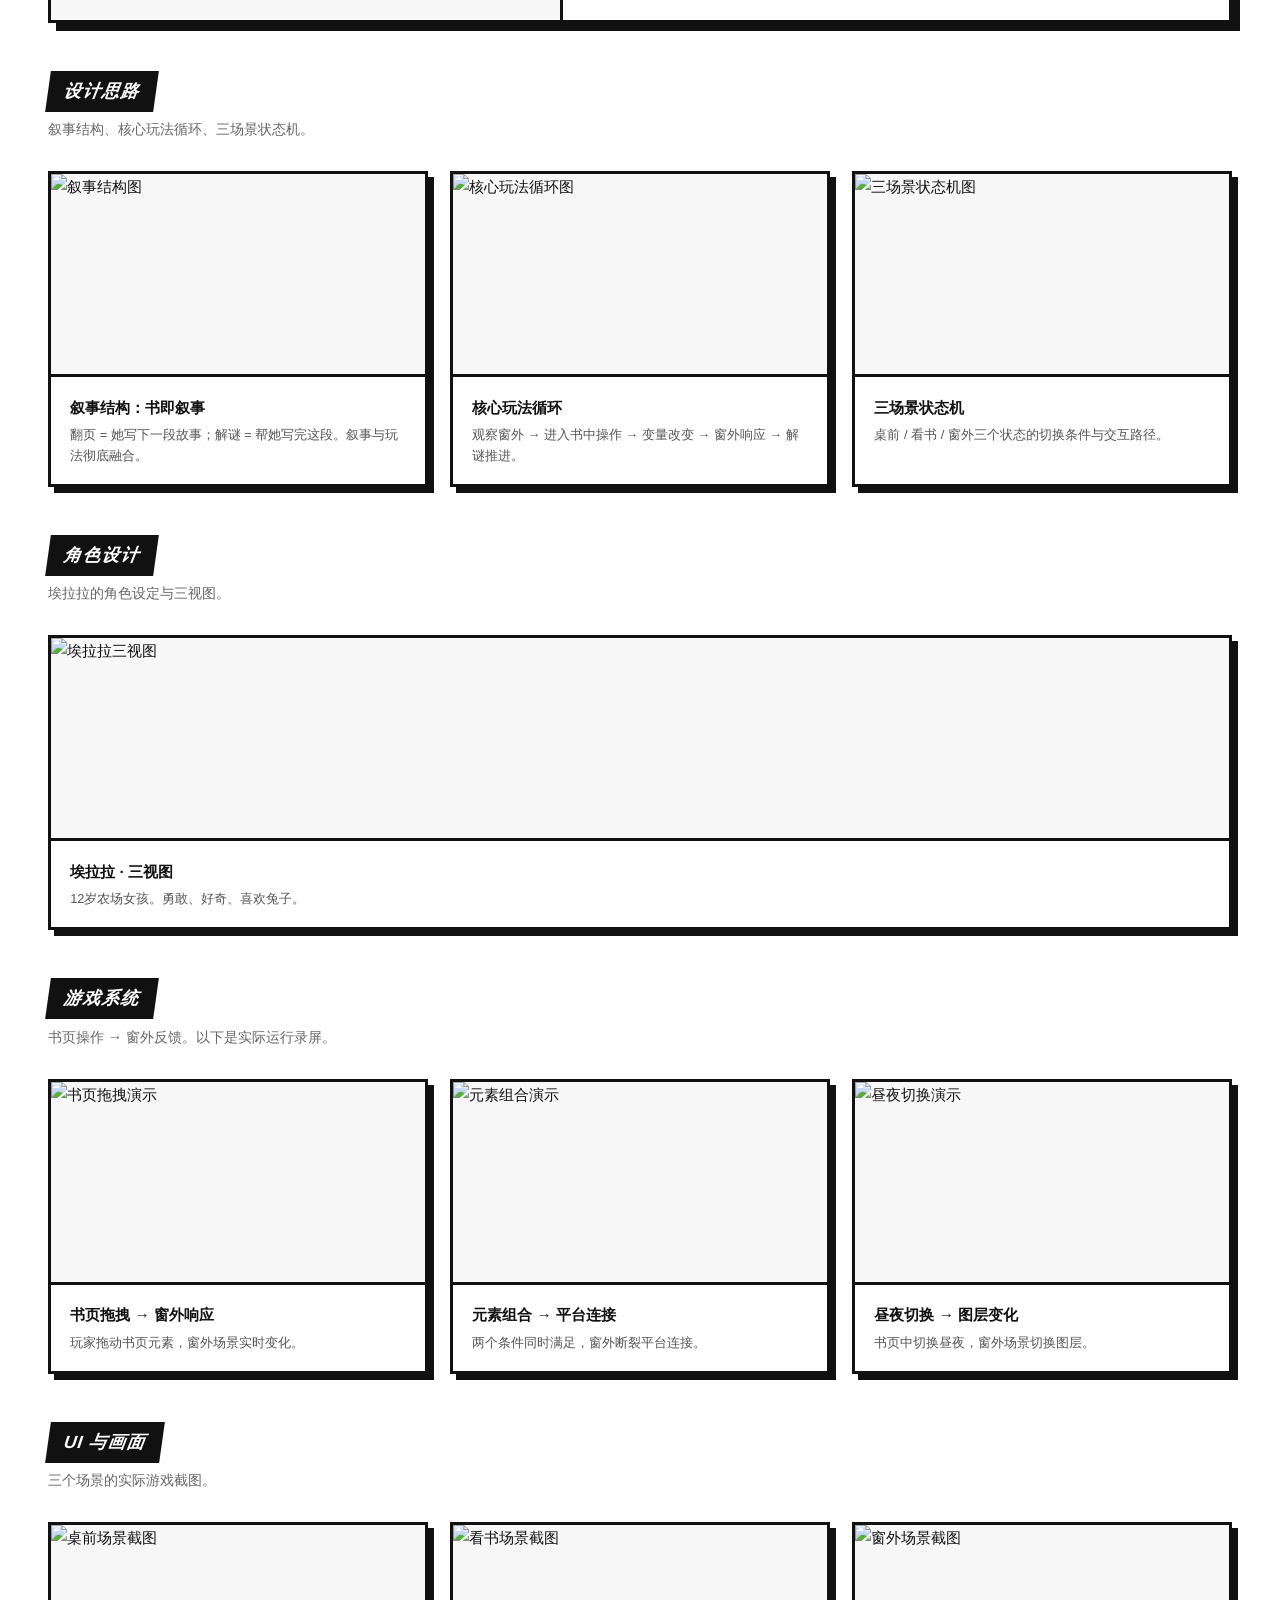
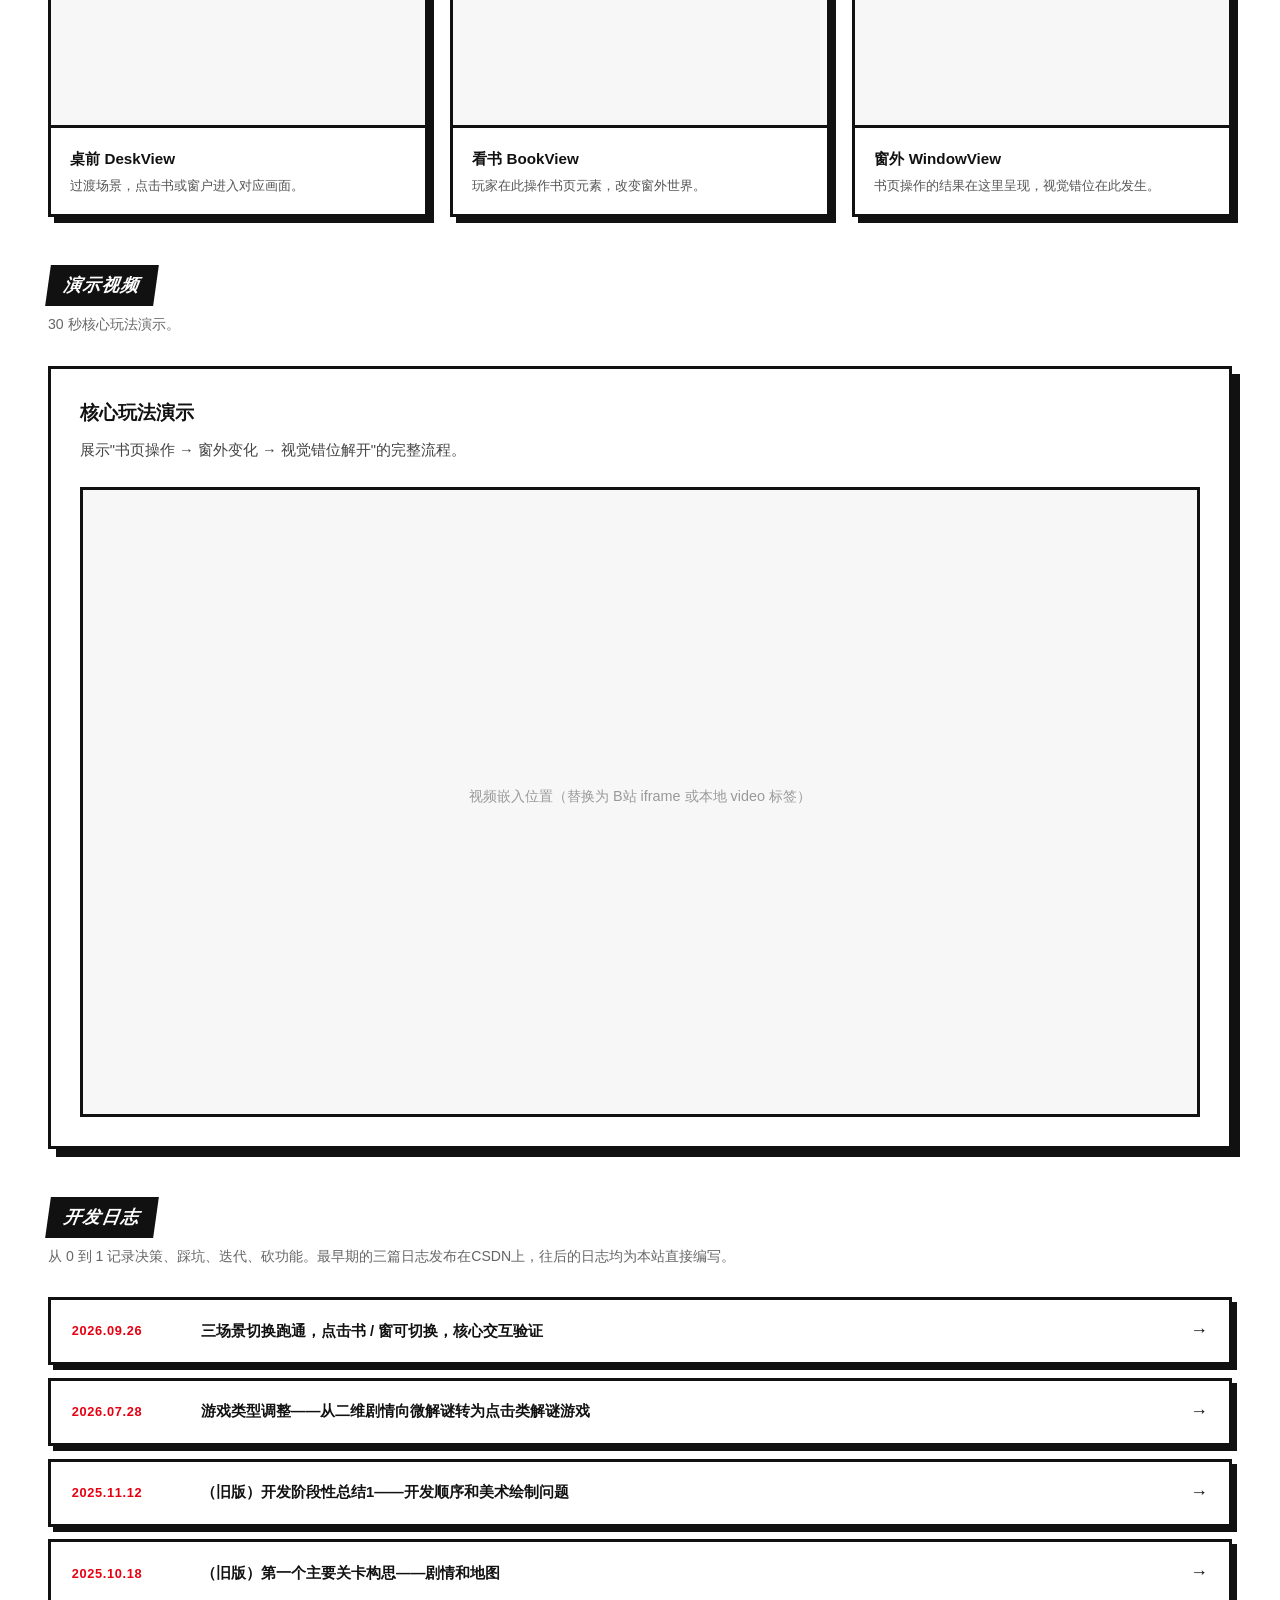
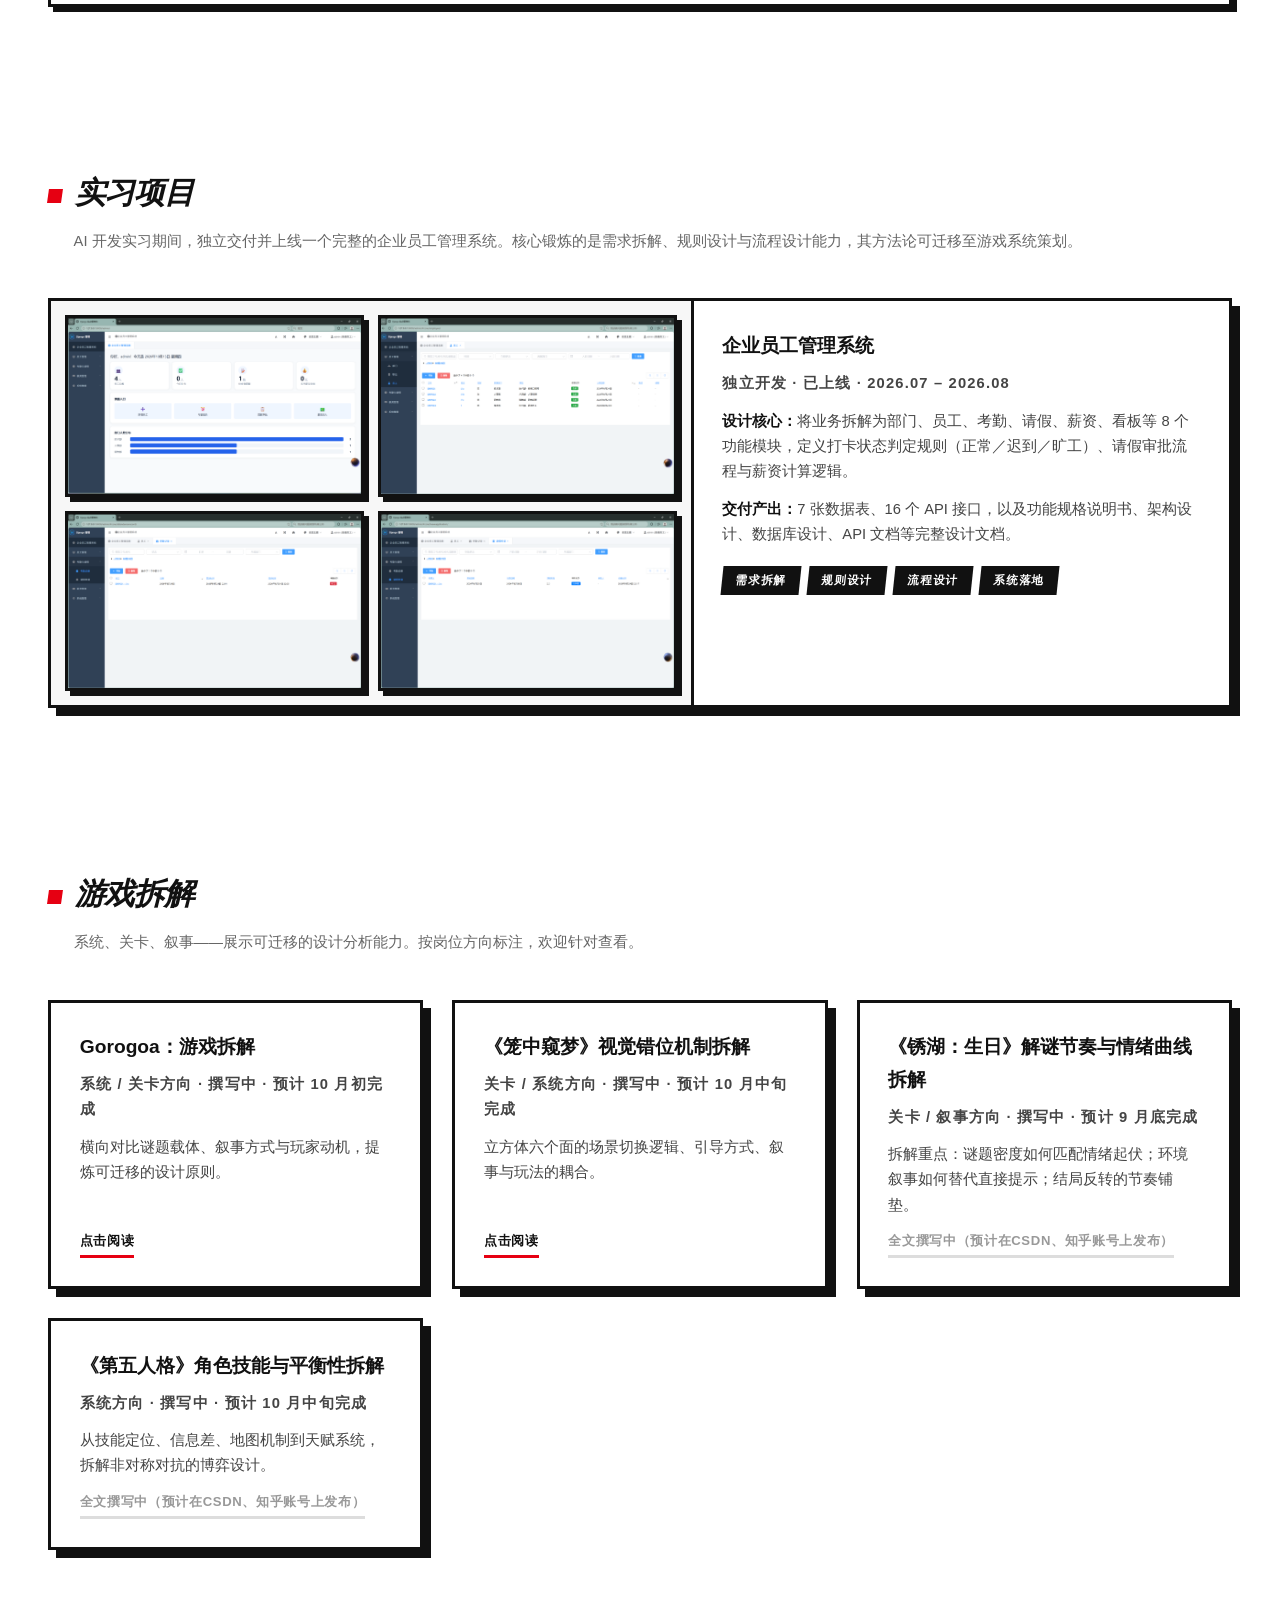
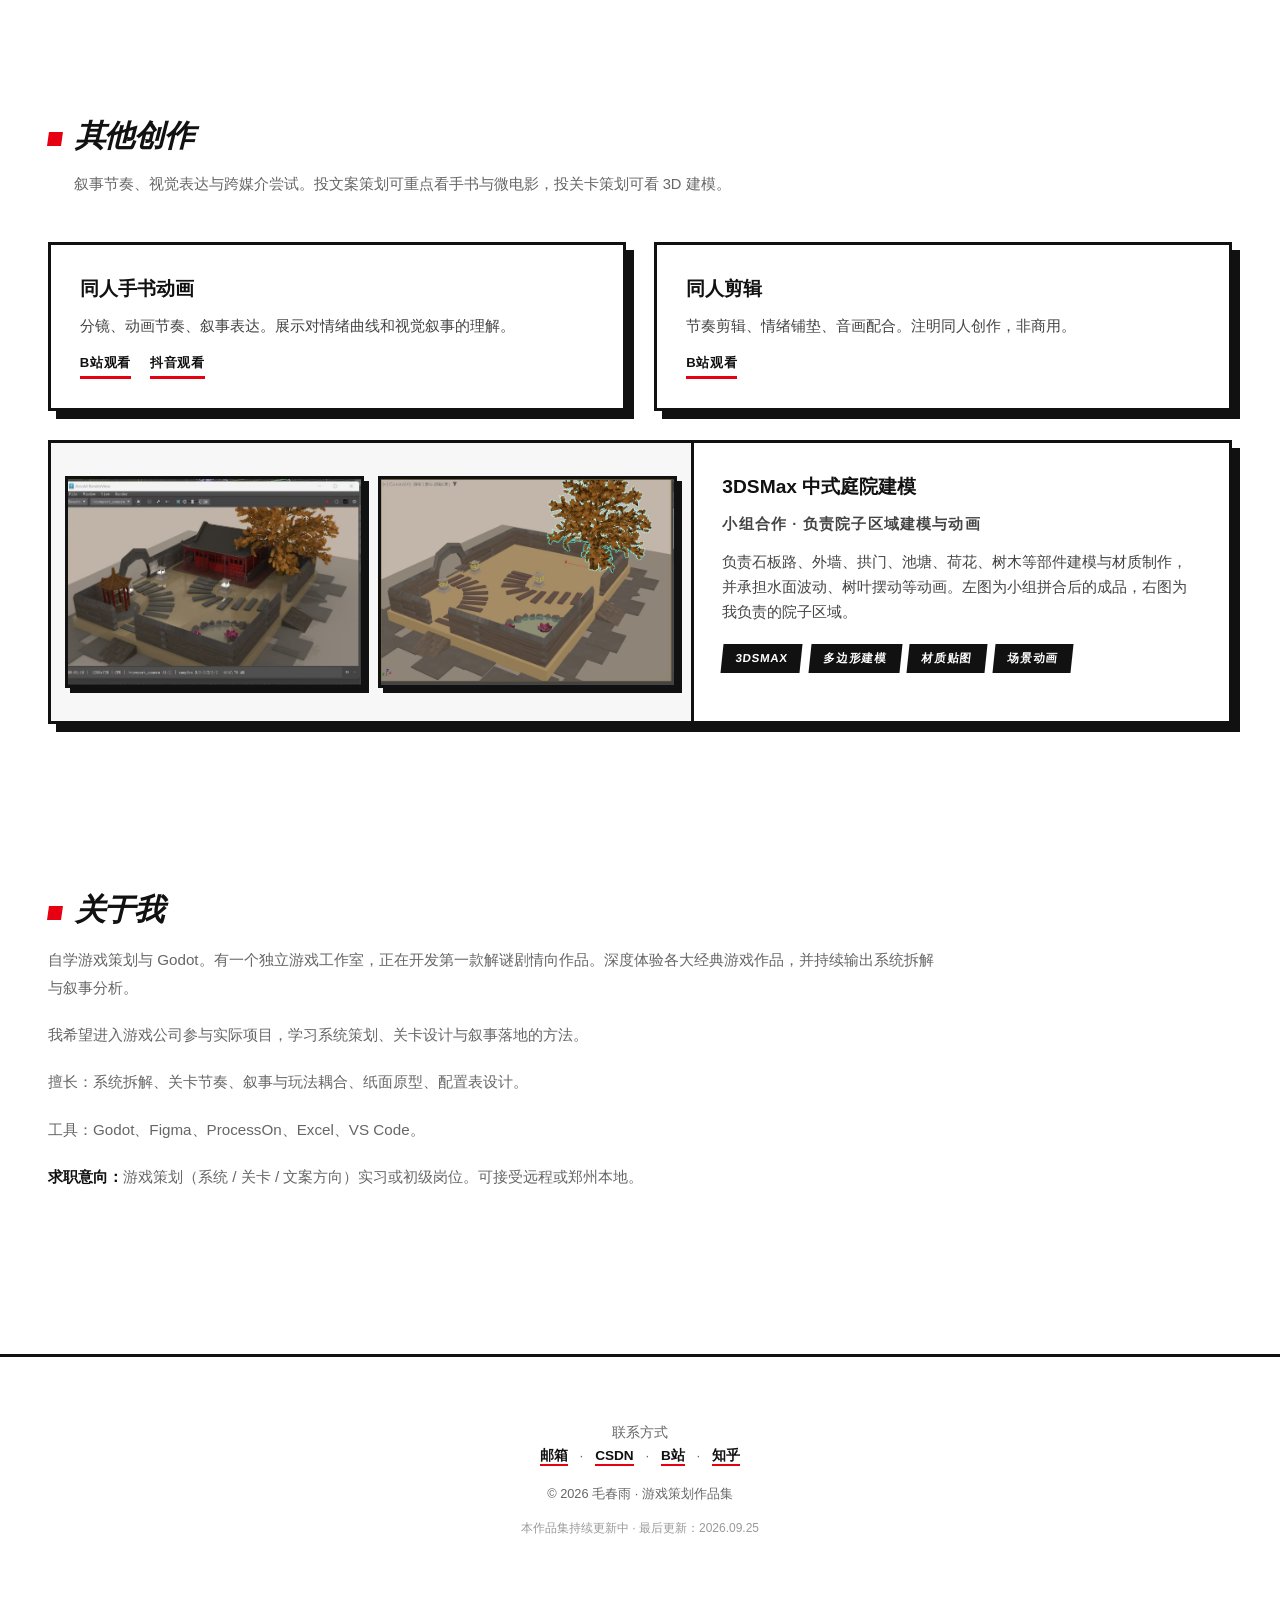
==== commit e4bb60fb: "更新了实习项目" ====
--- a/Index.html
+++ b/Index.html
@@ -270,19 +270,22 @@
 <!-- 实习项目 -->
 <section id="intern" class="section">
   <h2>实习项目</h2>
-  <p class="section-desc">AI 开发实习期间，独立交付并上线了一个完整的企业员工管理系统。重点展示需求拆解、系统设计与落地能力。</p>
+  <p class="section-desc">AI 开发实习期间，独立交付并上线一个完整的企业员工管理系统。核心锻炼的是需求拆解、规则设计与流程设计能力，其方法论可迁移至游戏系统策划。</p>
 
   <article class="card intern-card">
     <div class="intern-gallery">
-      <img src="images/企业员工管理系统截图.png" alt="员工管理界面">
+      <img src="images/数据看板首页.png" alt="数据看板首页">
+      <img src="images/员工列表.png" alt="员工列表">
+      <img src="images/考勤记录.png" alt="考勤记录">
+      <img src="images/请假审批.png" alt="请假审批">
     </div>
     <div class="card-body">
       <h3>企业员工管理系统</h3>
       <p class="meta">独立开发 · 已上线 · 2026.07 – 2026.08</p>
-      <p>将业务需求拆解为部门、员工、考勤、请假、薪资、看板等模块，独立完成数据建模、接口开发、业务逻辑实现与部署上线。</p>
-      <p><strong>核心产出：</strong>7 张数据表、8 大功能模块、16 个 API 接口；打卡考勤、请假审批、薪资计算、数据看板；完整功能规格、架构设计、数据库设计、API 文档。</p>
+      <p><strong>设计核心：</strong>将业务拆解为部门、员工、考勤、请假、薪资、看板等 8 个功能模块，定义打卡状态判定规则（正常／迟到／旷工）、请假审批流程与薪资计算逻辑。</p>
+      <p><strong>交付产出：</strong>7 张数据表、16 个 API 接口，以及功能规格说明书、架构设计、数据库设计、API 文档等完整设计文档。</p>
       <ul class="tags">
-        <li>需求拆解</li><li>系统设计</li><li>数据建模</li><li>部署上线</li>
+        <li>需求拆解</li><li>规则设计</li><li>流程设计</li><li>系统落地</li>
       </ul>
     </div>
   </article>
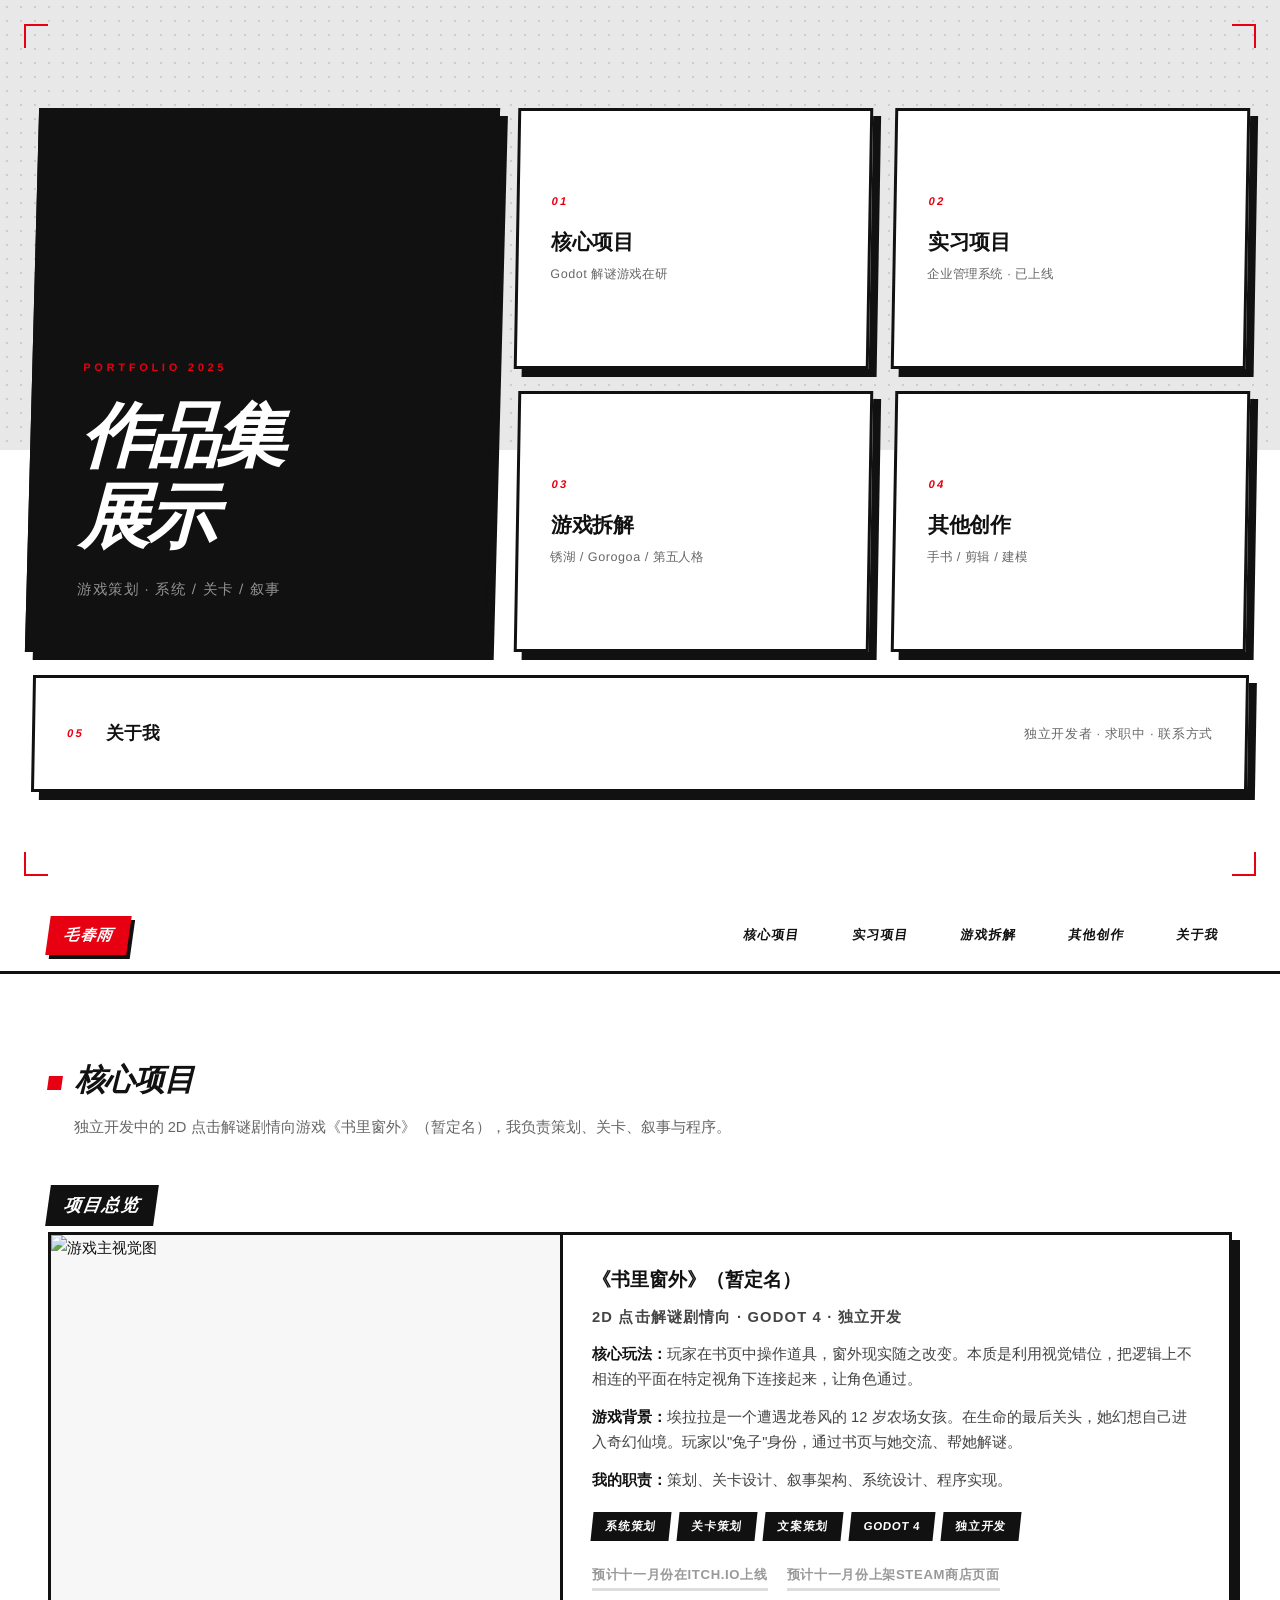
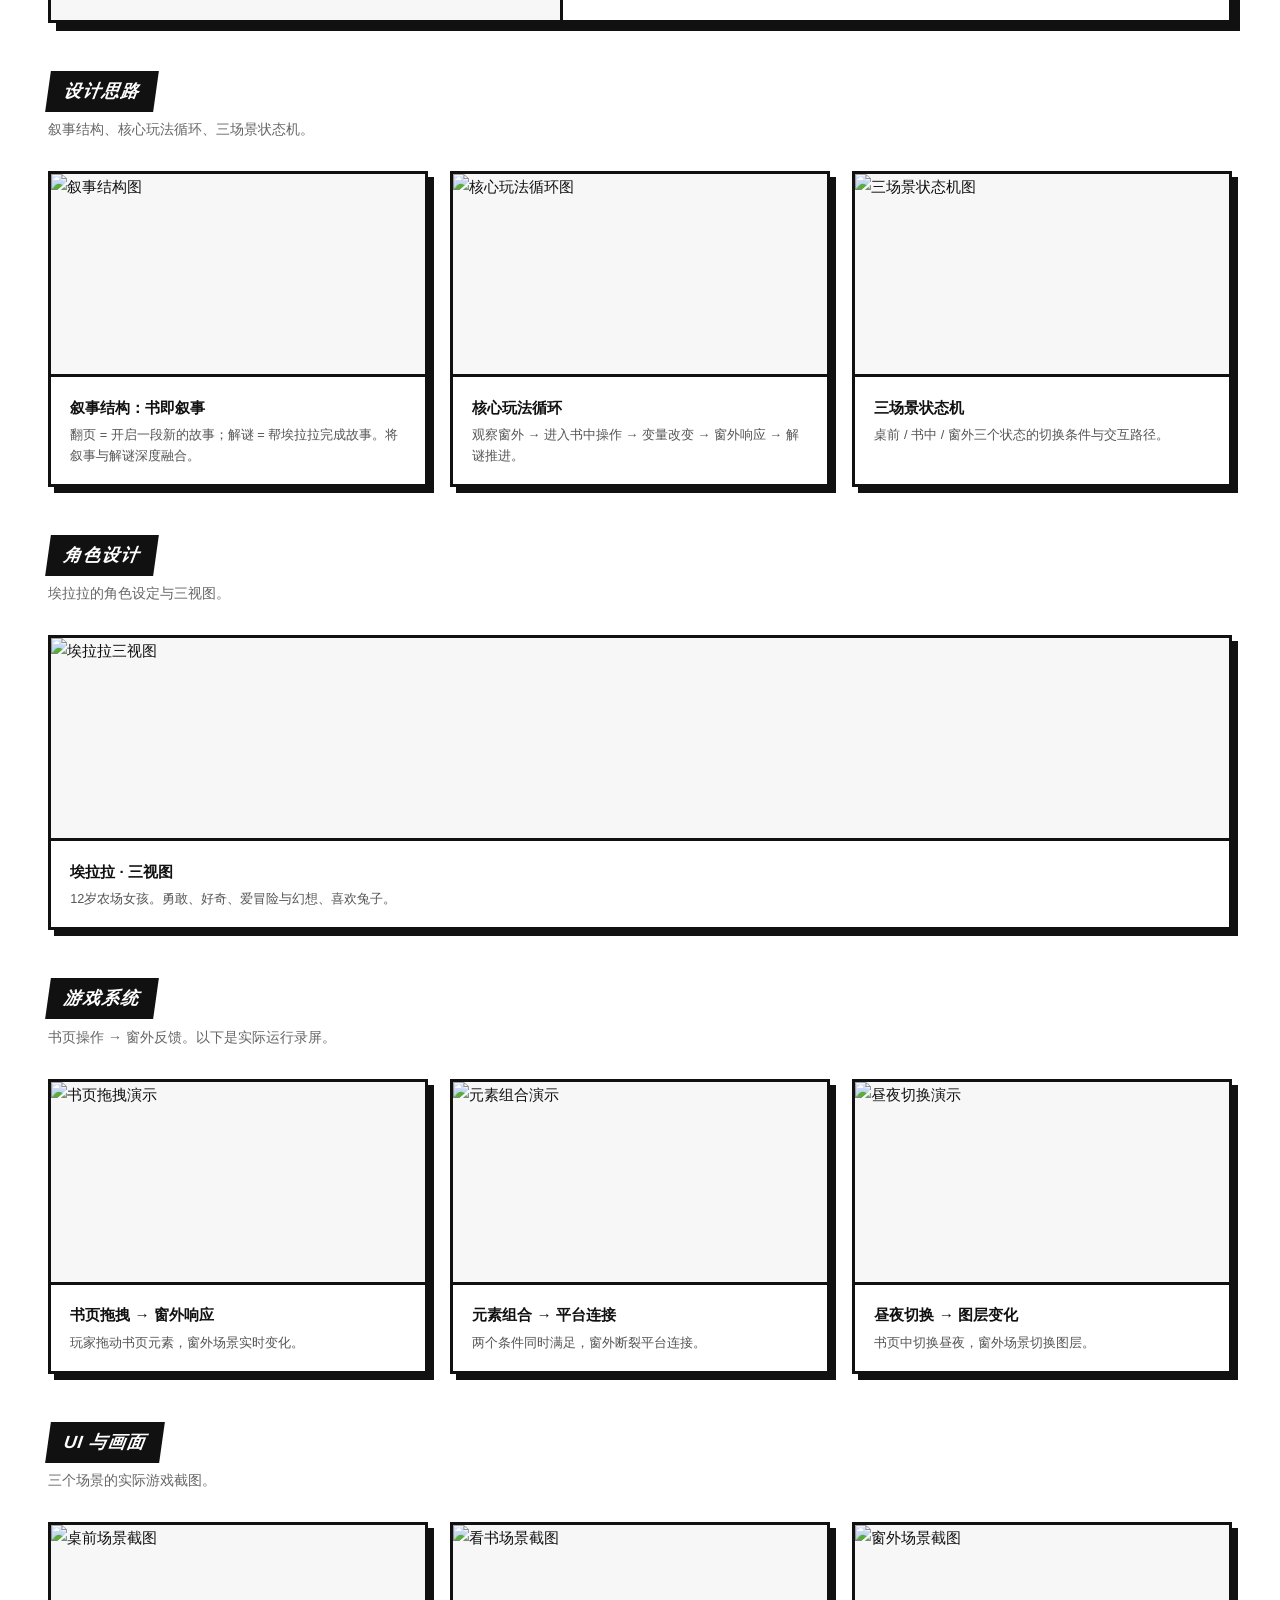
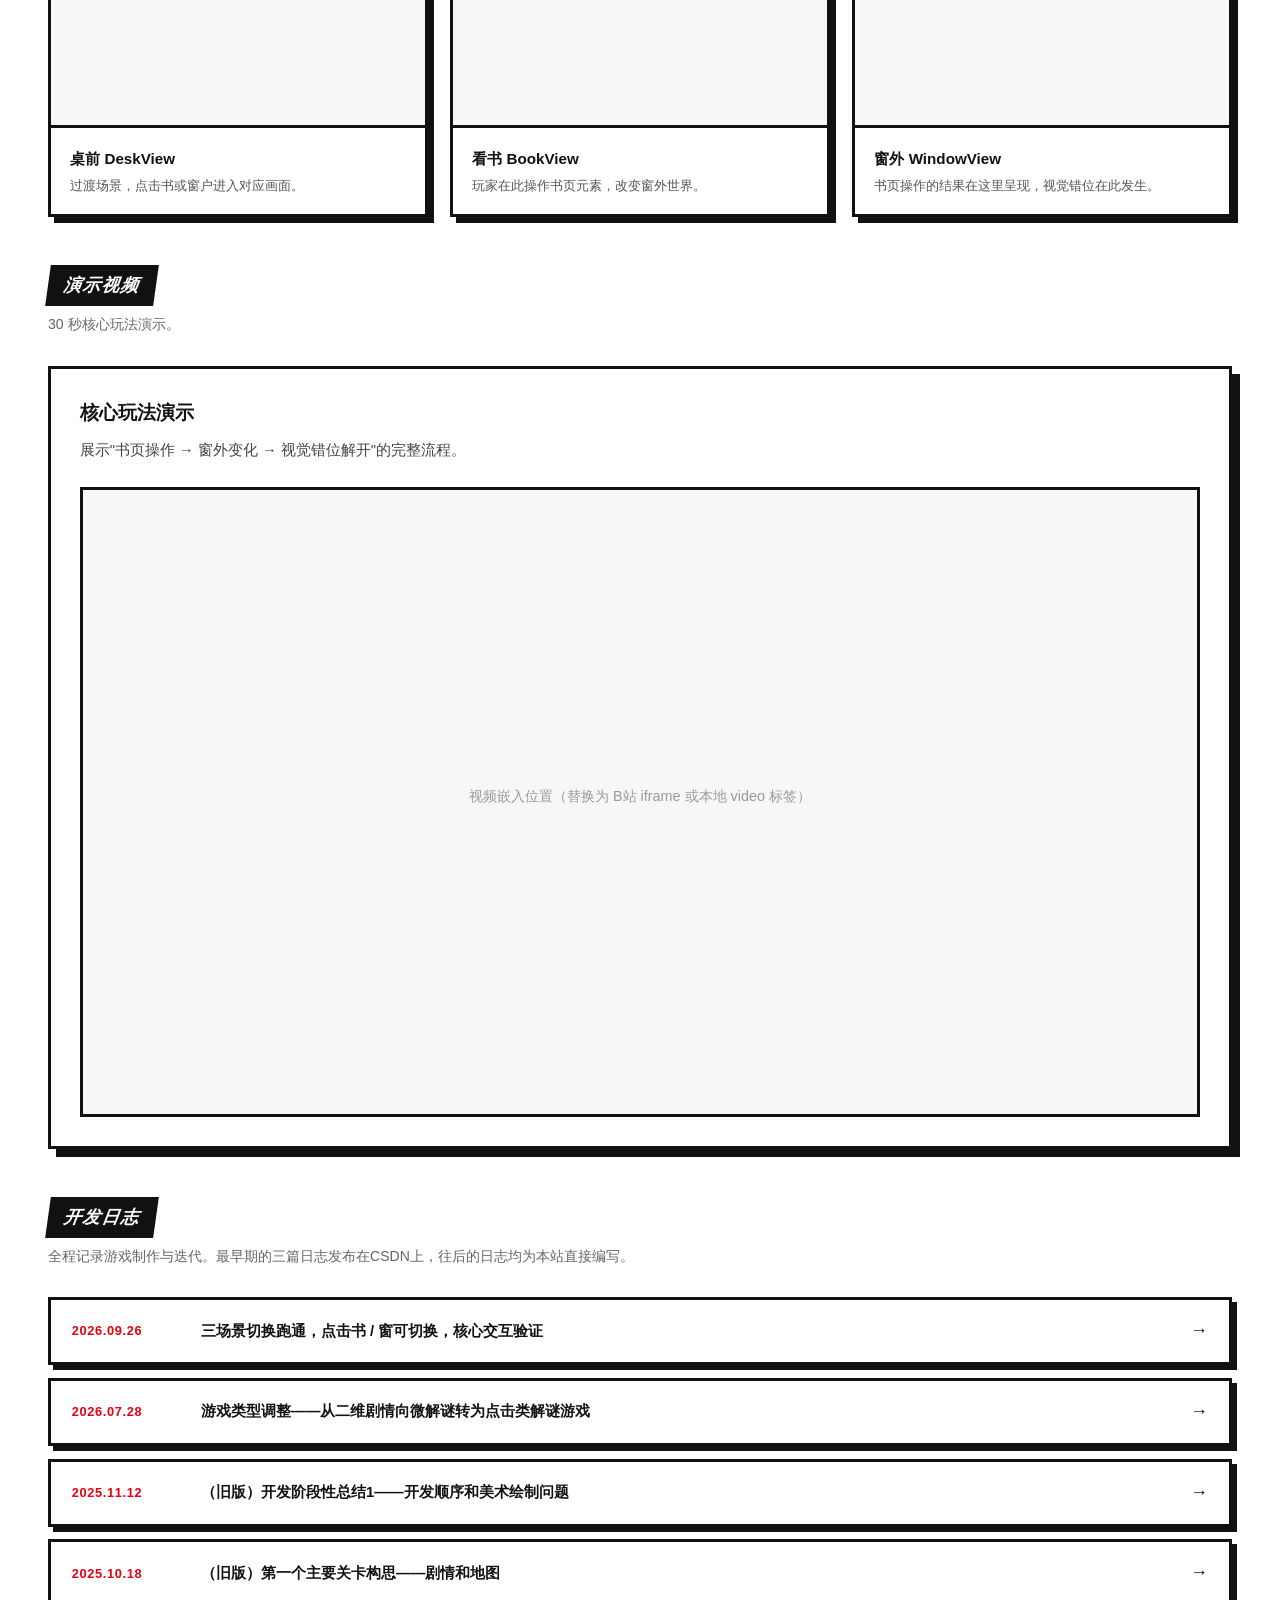
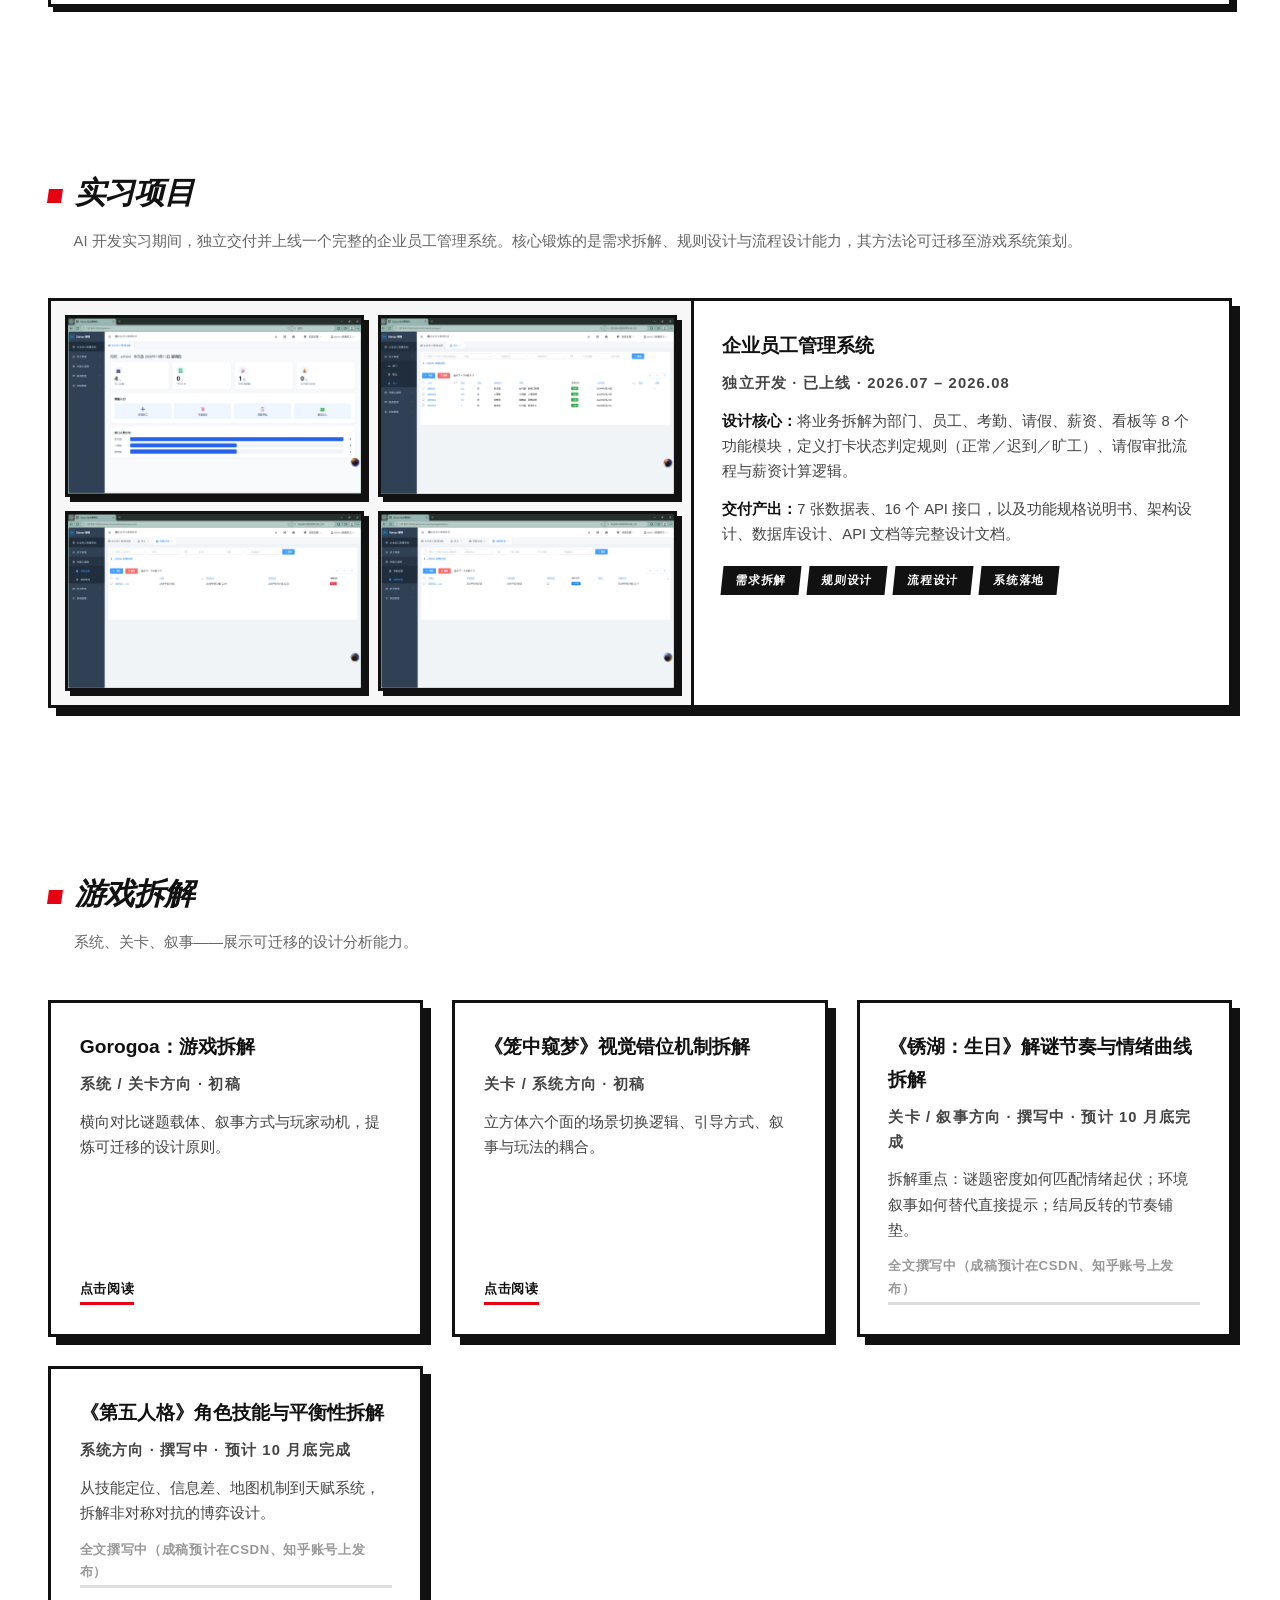
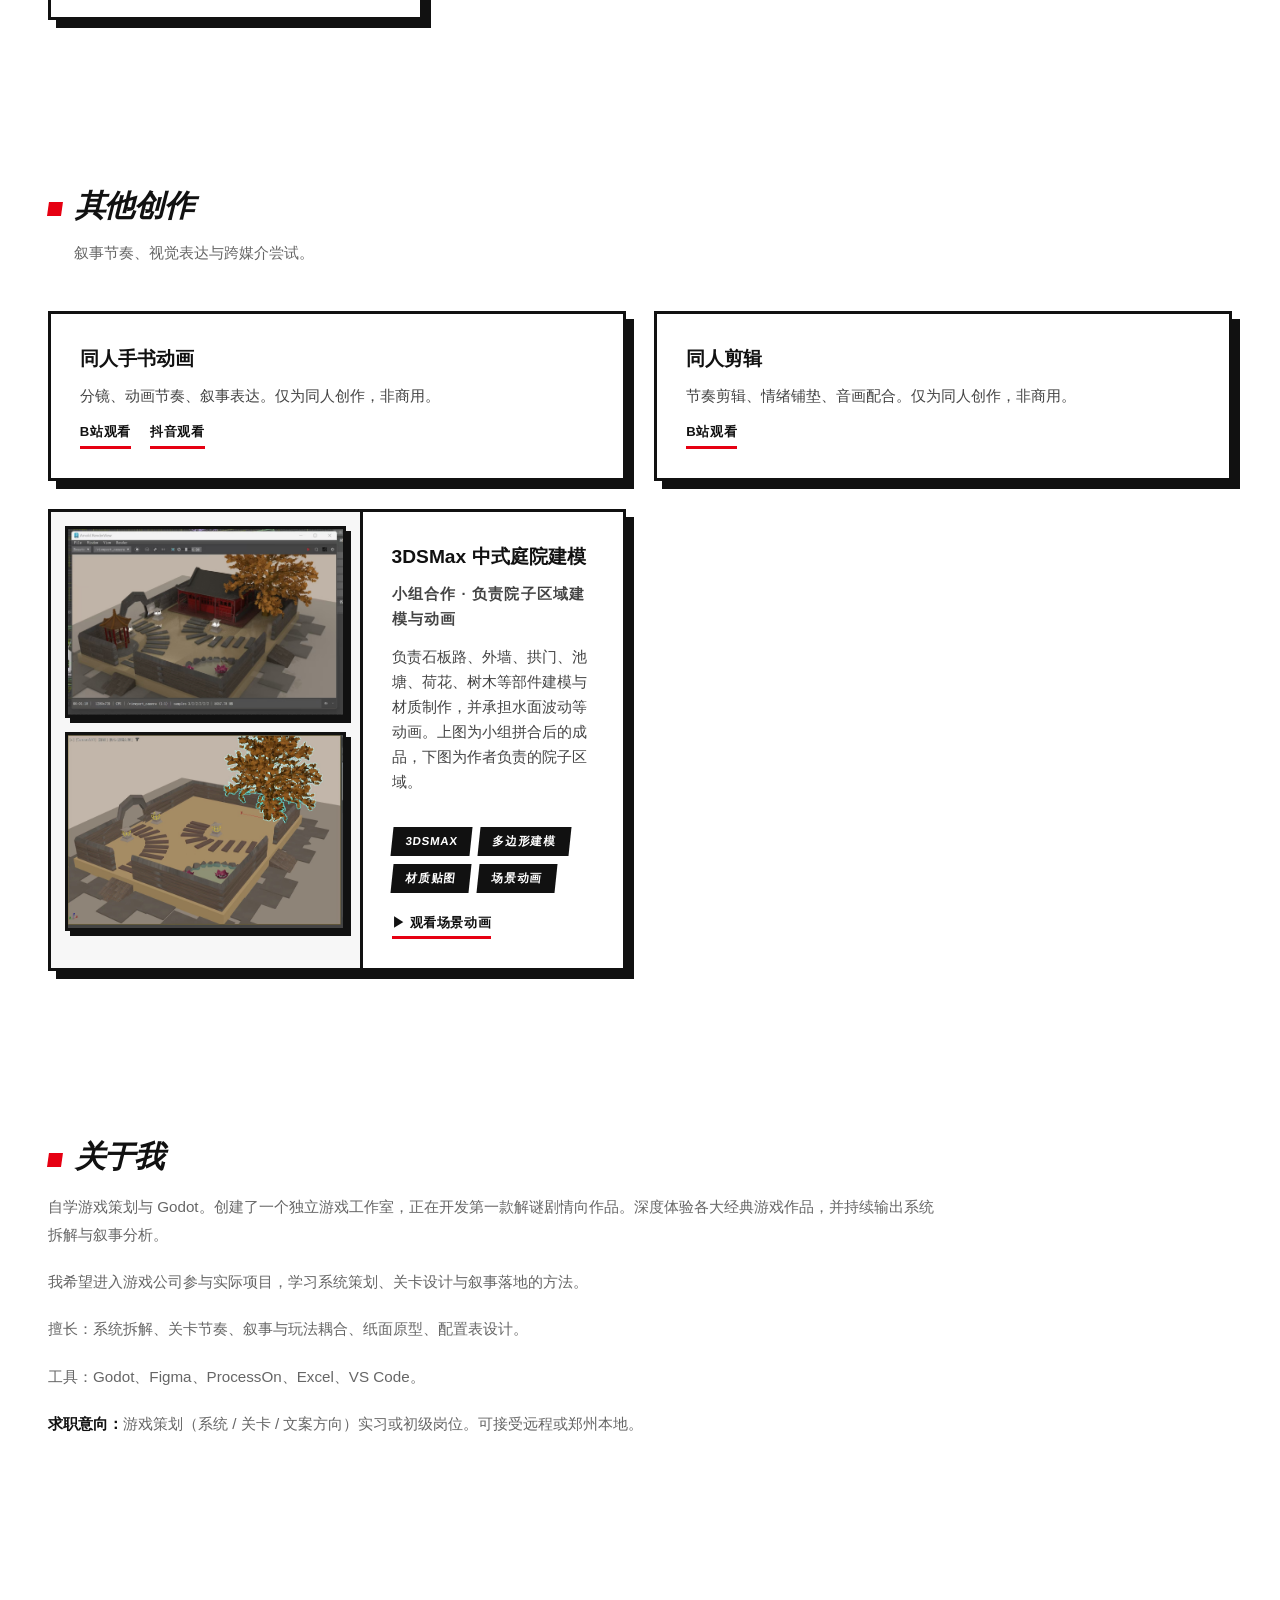
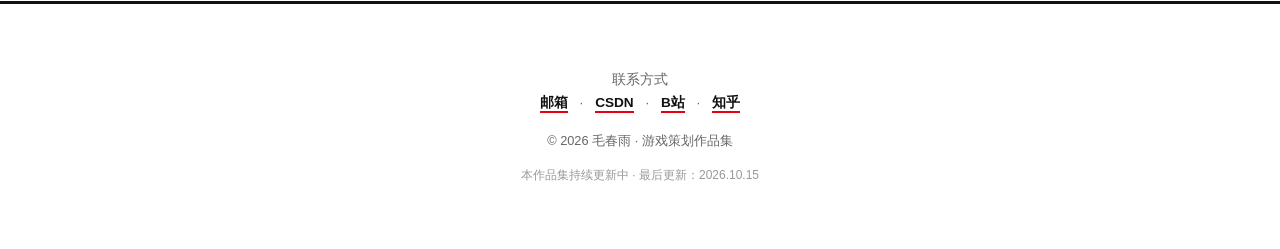
==== commit 483c0ba8: "首页和展示视频" ====
--- a/Index.html
+++ b/Index.html
@@ -8,16 +8,14 @@
 </head>
 <body>
 
-<!-- 首页 -->
 <section class="landing">
   <div class="landing-grid">
 
-    <a class="cell cell--title" href="#about">
-      <div class="cell-inner">
-        <p class="cell-tag">PORTFOLIO 2026</p>
-        <h1 class="cell-title">作品集展示</h1>
+    <a class="cell cell--title" href="#hero">
+      <div class="cell-inner">
+        <p class="cell-tag">PORTFOLIO 2025</p>
+        <h1 class="cell-title">作品集<br>展示</h1>
         <p class="cell-sub">游戏策划 · 系统 / 关卡 / 叙事</p>
-        <p class="cell-about-line">独立开发者 · 关于我</p>
       </div>
     </a>
 
@@ -27,7 +25,6 @@
         <h2 class="cell-name">核心项目</h2>
         <p class="cell-desc">Godot 解谜游戏在研</p>
       </div>
-      <div class="cell-line"></div>
     </a>
 
     <a class="cell cell--intern" href="#intern">
@@ -36,7 +33,6 @@
         <h2 class="cell-name">实习项目</h2>
         <p class="cell-desc">企业管理系统 · 已上线</p>
       </div>
-      <div class="cell-line"></div>
     </a>
 
     <a class="cell cell--analysis" href="#analysis">
@@ -45,7 +41,6 @@
         <h2 class="cell-name">游戏拆解</h2>
         <p class="cell-desc">锈湖 / Gorogoa / 第五人格</p>
       </div>
-      <div class="cell-line"></div>
     </a>
 
     <a class="cell cell--other" href="#other">
@@ -54,7 +49,14 @@
         <h2 class="cell-name">其他创作</h2>
         <p class="cell-desc">手书 / 剪辑 / 建模</p>
       </div>
-      <div class="cell-line"></div>
+    </a>
+
+    <a class="cell cell--about" href="#about">
+      <div class="cell-inner">
+        <span class="cell-index">05</span>
+        <h2 class="cell-name">关于我</h2>
+        <p class="cell-desc">独立开发者 · 求职中 · 联系方式</p>
+      </div>
     </a>
 
   </div>
@@ -93,8 +95,8 @@
       <div class="card-body">
         <h3>《书里窗外》（暂定名）</h3>
         <p class="meta">2D 点击解谜剧情向 · Godot 4 · 独立开发</p>
-        <p>玩家在书页中操作道具，窗外现实随之改变。核心玩法是利用视觉错位，把逻辑上不相连的平面在特定视角下连接起来，让角色通过。</p>
-        <p>埃拉拉是一个遭遇龙卷风的 12 岁农场女孩。在生命的最后关头，她幻想自己进入奇幻仙境。玩家以"兔子"身份，通过书页与她交流、帮她解谜。</p>
+        <p><strong>核心玩法：</strong>玩家在书页中操作道具，窗外现实随之改变。本质是利用视觉错位，把逻辑上不相连的平面在特定视角下连接起来，让角色通过。</p>
+        <p><strong>游戏背景：</strong>埃拉拉是一个遭遇龙卷风的 12 岁农场女孩。在生命的最后关头，她幻想自己进入奇幻仙境。玩家以"兔子"身份，通过书页与她交流、帮她解谜。</p>
         <p><strong>我的职责：</strong>策划、关卡设计、叙事架构、系统设计、程序实现。</p>
         <ul class="tags">
           <li>系统策划</li><li>关卡策划</li><li>文案策划</li><li>Godot 4</li><li>独立开发</li>
@@ -117,7 +119,7 @@
         </div>
         <div class="design-info">
           <h4>叙事结构：书即叙事</h4>
-          <p>翻页 = 她写下一段故事；解谜 = 帮她写完这段。叙事与玩法彻底融合。</p>
+          <p>翻页 = 开启一段新的故事；解谜 = 帮埃拉拉完成故事。将叙事与解谜深度融合。</p>
         </div>
       </div>
       <div class="design-item">
@@ -135,7 +137,7 @@
         </div>
         <div class="design-info">
           <h4>三场景状态机</h4>
-          <p>桌前 / 看书 / 窗外三个状态的切换条件与交互路径。</p>
+          <p>桌前 / 书中 / 窗外三个状态的切换条件与交互路径。</p>
         </div>
       </div>
     </div>
@@ -151,7 +153,7 @@
         </div>
         <div class="design-info">
           <h4>埃拉拉 · 三视图</h4>
-          <p>12岁农场女孩。勇敢、好奇、喜欢兔子。</p>
+          <p>12岁农场女孩。勇敢、好奇、爱冒险与幻想、喜欢兔子。</p>
         </div>
       </div>
     </div>
@@ -241,7 +243,7 @@
 
   <div class="subsection">
     <div class="subsection-title">开发日志</div>
-    <p class="subsection-desc">从 0 到 1 记录决策、踩坑、迭代、砍功能。最早期的三篇日志发布在CSDN上，往后的日志均为本站直接编写。</p>
+    <p class="subsection-desc">全程记录游戏制作与迭代。最早期的三篇日志发布在CSDN上，往后的日志均为本站直接编写。</p>
     <div class="devlog-list">
       <a class="devlog-item" href="开发日志/Day1.html">
         <span class="devlog-date">2026.09.26</span>
@@ -294,12 +296,12 @@
 <!-- 游戏拆解 -->
 <section id="analysis" class="section">
   <h2>游戏拆解</h2>
-  <p class="section-desc">系统、关卡、叙事——展示可迁移的设计分析能力。按岗位方向标注，欢迎针对查看。</p>
+  <p class="section-desc">系统、关卡、叙事——展示可迁移的设计分析能力。</p>
   <div class="grid">
     <article class="card">
       <div class="card-body">
         <h3>Gorogoa：游戏拆解</h3>
-        <p class="meta">系统 / 关卡方向 · 撰写中 · 预计 10 月初完成</p>
+        <p class="meta">系统 / 关卡方向 · 初稿</p>
         <p>横向对比谜题载体、叙事方式与玩家动机，提炼可迁移的设计原则。</p>
         <div class="links">
           <a href="游戏拆解/画中世界.html">点击阅读</a>
@@ -309,7 +311,7 @@
       <article class="card">
       <div class="card-body">
         <h3>《笼中窥梦》视觉错位机制拆解</h3>
-        <p class="meta">关卡 / 系统方向 · 撰写中 · 预计 10 月中旬完成</p>
+        <p class="meta">关卡 / 系统方向 · 初稿</p>
         <p>立方体六个面的场景切换逻辑、引导方式、叙事与玩法的耦合。</p>
         <div class="links">
           <a href="游戏拆解/笼中窥梦.html">点击阅读</a>
@@ -319,17 +321,17 @@
     <article class="card">
       <div class="card-body">
         <h3>《锈湖：生日》解谜节奏与情绪曲线拆解</h3>
-        <p class="meta">关卡 / 叙事方向 · 撰写中 · 预计 9 月底完成</p>
+        <p class="meta">关卡 / 叙事方向 · 撰写中 · 预计 10 月底完成</p>
         <p>拆解重点：谜题密度如何匹配情绪起伏；环境叙事如何替代直接提示；结局反转的节奏铺垫。</p>
-        <div class="links"><span class="link-pending">全文撰写中（预计在CSDN、知乎账号上发布）</span></div>
+        <div class="links"><span class="link-pending">全文撰写中（成稿预计在CSDN、知乎账号上发布）</span></div>
       </div>
     </article>
     <article class="card">
       <div class="card-body">
         <h3>《第五人格》角色技能与平衡性拆解</h3>
-        <p class="meta">系统方向 · 撰写中 · 预计 10 月中旬完成</p>
+        <p class="meta">系统方向 · 撰写中 · 预计 10 月底完成</p>
         <p>从技能定位、信息差、地图机制到天赋系统，拆解非对称对抗的博弈设计。</p>
-        <div class="links"><span class="link-pending">全文撰写中（预计在CSDN、知乎账号上发布）</span></div>
+        <div class="links"><span class="link-pending">全文撰写中（成稿预计在CSDN、知乎账号上发布）</span></div>
       </div>
     </article>
   </div>
@@ -338,52 +340,55 @@
 <!-- 其他创作 -->
 <section id="other" class="section">
   <h2>其他创作</h2>
-  <p class="section-desc">叙事节奏、视觉表达与跨媒介尝试。投文案策划可重点看手书与微电影，投关卡策划可看 3D 建模。</p>
-
-  <div class="grid">
+  <p class="section-desc">叙事节奏、视觉表达与跨媒介尝试。</p>
+
+  <div class="grid other-grid">
     <article class="card">
       <div class="card-body">
         <h3>同人手书动画</h3>
-        <p>分镜、动画节奏、叙事表达。展示对情绪曲线和视觉叙事的理解。</p>
+        <p>分镜、动画节奏、叙事表达。仅为同人创作，非商用。</p>
         <div class="links">
           <a href="https://www.bilibili.com/video/BV1rpRCBZEAe/" target="_blank">B站观看</a>
           <a href="https://www.douyin.com/user/self" target="_blank">抖音观看</a>
         </div>
       </div>
     </article>
+
     <article class="card">
       <div class="card-body">
         <h3>同人剪辑</h3>
-        <p>节奏剪辑、情绪铺垫、音画配合。注明同人创作，非商用。</p>
-        <div class="links">
-          <a href="https://www.bilibili.com/video/BV1PDQ9YFEPP/" target="_blank">b站观看</a>
-        </div>
-      </div>
-    </article>
-  </div>
-
-  <!-- 建模：横向多图布局 -->
-  <article class="card intern-card" style="margin-top:1.8rem;">
-    <div class="intern-gallery">
-      <img src="images/成品建模截图.jpg" alt="中式庭院成品截图">
-      <img src="images/庭院截图.jpg" alt="我负责的院子区域">
-    </div>
-    <div class="card-body">
-      <h3>3DSMax 中式庭院建模</h3>
-      <p class="meta">小组合作 · 负责院子区域建模与动画</p>
-      <p>负责石板路、外墙、拱门、池塘、荷花、树木等部件建模与材质制作，并承担水面波动、树叶摆动等动画。左图为小组拼合后的成品，右图为我负责的院子区域。</p>
-      <ul class="tags">
-        <li>3dsMax</li><li>多边形建模</li><li>材质贴图</li><li>场景动画</li>
-      </ul>
-    </div>
-  </article>
+        <p>节奏剪辑、情绪铺垫、音画配合。仅为同人创作，非商用。</p>
+        <div class="links">
+          <a href="https://www.bilibili.com/video/BV1PDQ9YFEPP/" target="_blank">B站观看</a>
+        </div>
+      </div>
+    </article>
+
+    <article class="card courtyard-card">
+      <div class="courtyard-gallery">
+        <img src="images/成品建模截图.jpg" alt="中式庭院成品截图">
+        <img src="images/庭院截图.jpg" alt="我负责的院子区域">
+      </div>
+      <div class="card-body">
+        <h3>3DSMax 中式庭院建模</h3>
+        <p class="meta">小组合作 · 负责院子区域建模与动画</p>
+        <p>负责石板路、外墙、拱门、池塘、荷花、树木等部件建模与材质制作，并承担水面波动等动画。上图为小组拼合后的成品，下图为作者负责的院子区域。</p>
+        <ul class="tags">
+          <li>3dsMax</li><li>多边形建模</li><li>材质贴图</li><li>场景动画</li>
+        </ul>
+        <div class="links">
+          <a href="images/无声展示视频.mp4" class="video-trigger" data-video="images/无声展示视频.mp4">▶ 观看场景动画</a>
+        </div>
+      </div>
+    </article>
+  </div>
 </section>
 
 <!-- 关于我 -->
 <section id="about" class="section">
   <h2>关于我</h2>
   <div class="about-text">
-    <p>自学游戏策划与 Godot。有一个独立游戏工作室，正在开发第一款解谜剧情向作品。深度体验各大经典游戏作品，并持续输出系统拆解与叙事分析。</p>
+    <p>自学游戏策划与 Godot。创建了一个独立游戏工作室，正在开发第一款解谜剧情向作品。深度体验各大经典游戏作品，并持续输出系统拆解与叙事分析。</p>
     <p>我希望进入游戏公司参与实际项目，学习系统策划、关卡设计与叙事落地的方法。</p>
     <p>擅长：系统拆解、关卡节奏、叙事与玩法耦合、纸面原型、配置表设计。</p>
     <p>工具：Godot、Figma、ProcessOn、Excel、VS Code。</p>
@@ -400,7 +405,7 @@
     <a href="https://www.zhihu.com/people/cheng-feng-18-88" target="_blank">知乎</a>
   </p>
   <p style="margin-top:1rem; font-size:0.8rem;">© 2026 毛春雨 · 游戏策划作品集</p>
-  <p style="margin-top:0.8rem; font-size:0.75rem; color:#999;">本作品集持续更新中 · 最后更新：2026.09.25</p>
+  <p style="margin-top:0.8rem; font-size:0.75rem; color:#999;">本作品集持续更新中 · 最后更新：2026.10.15</p>
 </footer>
 
 <!-- 回到顶部 -->
@@ -414,6 +419,7 @@
   <button class="lightbox-close" aria-label="关闭">&times;</button>
   <button class="lightbox-nav lightbox-prev" aria-label="上一张">‹</button>
   <img src="" alt="" class="lightbox-img">
+  <video class="lightbox-video" controls muted playsinline preload="metadata"></video>
   <button class="lightbox-nav lightbox-next" aria-label="下一张">›</button>
   <div class="lightbox-counter"></div>
 </div>
--- a/style.css
+++ b/style.css
@@ -30,60 +30,106 @@
 .landing {
   position: relative;
   min-height: 100vh;
-  background: linear-gradient(
-    to bottom,
-    #0a0a0a 0%,
-    #0a0a0a 45%,
-    #1e1e1e 65%,
-    #6a6a6a 85%,
-    #ffffff 100%
-  );
+  background: var(--white);
   overflow: hidden;
-  padding: 2rem;
+  padding: 4rem 2rem;
   display: flex;
   align-items: center;
   justify-content: center;
 }
 
+.landing::before {
+  content: "";
+  position: absolute;
+  top: 0;
+  left: 0;
+  right: 0;
+  height: 450px;
+  background-color: #e8e8e8;
+  background-image: radial-gradient(
+    circle,
+    rgba(0, 0, 0, 0.12) 1px,
+    transparent 1px
+  );
+  background-size: 14px 14px;
+  z-index: 1;
+}
+
 .landing-grid {
   position: relative;
+  z-index: 2;
   width: 100%;
-  max-width: 1200px;
-  height: 70vh;
+  max-width: 1240px;
+  height: 76vh;
   display: grid;
-  grid-template-columns: 1.4fr 1fr 1fr;
-  grid-template-rows: 1fr 1fr;
-  gap: 1px;
-  background: var(--line);
-  border: 1px solid var(--line);
-  z-index: 2;
+  grid-template-columns: 1.3fr 1fr 1fr;
+  grid-template-rows: 1fr 1fr 0.45fr;
+  gap: 1.4rem;
 }
 
 .cell {
-  background: var(--dark);
+  --skew: -1deg;
   position: relative;
+  background: var(--white);
+  border: 3px solid var(--black);
+  box-shadow: 8px 8px 0 var(--black);
   overflow: hidden;
   display: flex;
   align-items: center;
-  justify-content: center;
-  transition: background 0.5s ease;
-}
-
-.cell:hover { background: var(--dark-soft); }
+  cursor: pointer;
+  opacity: 0;
+  transform: skew(var(--skew)) translateY(20px);
+  transition: opacity 0.8s ease, transform 0.5s ease,
+              box-shadow 0.2s ease, background 0.5s ease;
+}
+
+.cell.entered {
+  opacity: 1;
+  transform: skew(var(--skew)) translateY(0);
+}
+
+.cell.entered:hover {
+  transform: skew(var(--skew)) translate(-5px, -5px);
+  box-shadow: 13px 13px 0 var(--red);
+}
 
 .cell--title {
+  --skew: -1.5deg;
   grid-column: 1;
   grid-row: 1 / 3;
+  background: var(--black);
+  color: var(--white);
+  display: flex;
+  align-items: flex-end;
   padding: 3rem;
-  display: flex;
-  align-items: flex-end;
-  justify-content: flex-start;
+  cursor: default;
+}
+
+.cell--title.entered:hover {
+  transform: skew(var(--skew));
+  box-shadow: 8px 8px 0 var(--red);
 }
 
 .cell--project  { grid-column: 2; grid-row: 1; }
 .cell--intern   { grid-column: 3; grid-row: 1; }
 .cell--analysis { grid-column: 2; grid-row: 2; }
 .cell--other    { grid-column: 3; grid-row: 2; }
+
+.cell--about {
+  grid-column: 1 / 4;
+  grid-row: 3;
+}
+
+.cell--about .cell-inner {
+  display: flex;
+  align-items: center;
+  gap: 1.4rem;
+  padding: 1.2rem 2rem;
+}
+
+.cell--about .cell-index { margin-bottom: 0; }
+.cell--about .cell-name  { margin-bottom: 0; font-size: 1.1rem; }
+.cell--about .cell-desc  { margin-left: auto; font-size: 0.8rem; }
 
 .cell-inner {
   position: relative;
@@ -104,30 +150,21 @@
 }
 
 .cell-title {
-  font-size: clamp(2.8rem, 6vw, 5rem);
+  font-size: clamp(2.6rem, 5.5vw, 4.6rem);
   font-weight: 900;
   font-style: italic;
-  line-height: 0.95;
+  line-height: 1.15;
   letter-spacing: -0.04em;
   color: var(--white);
-  margin-bottom: 1rem;
+  margin-bottom: 1.2rem;
   text-transform: uppercase;
 }
 
 .cell-sub {
   font-size: 0.9rem;
-  color: rgba(255,255,255,0.5);
+  color: rgba(255,255,255,0.55);
   letter-spacing: 0.1em;
   font-weight: 500;
-}
-
-.cell-about-line {
-  margin-top: 1.2rem;
-  font-size: 0.8rem;
-  color: rgba(255, 255, 255, 0.4);
-  letter-spacing: 0.05em;
-  padding-top: 1rem;
-  border-top: 1px dashed rgba(255, 255, 255, 0.15);
 }
 
 .cell-index {
@@ -143,33 +180,20 @@
 .cell-name {
   font-size: 1.3rem;
   font-weight: 800;
-  color: var(--white);
+  color: var(--black);
   margin-bottom: 0.3rem;
   letter-spacing: -0.01em;
-  transition: color 0.3s;
+  transition: color 0.25s;
 }
 
 .cell:hover .cell-name { color: var(--red); }
 
 .cell-desc {
   font-size: 0.78rem;
-  color: rgba(255,255,255,0.4);
+  color: var(--gray);
   letter-spacing: 0.05em;
 }
 
-.cell-line {
-  position: absolute;
-  bottom: 0;
-  left: 0;
-  width: 0;
-  height: 2px;
-  background: var(--red);
-  transition: width 0.6s cubic-bezier(0.22, 1, 0.36, 1);
-}
-
-.cell:hover .cell-line { width: 100%; }
-
-/* 角落装饰 */
 .landing-corner {
   position: absolute;
   width: 24px;
@@ -270,7 +294,6 @@
   padding-left: 1.6rem;
 }
 
-/* ============ 子模块 ============ */
 .subsection { margin-top: 3rem; }
 .subsection:first-of-type { margin-top: 1rem; }
 
@@ -372,7 +395,6 @@
   border-bottom-color: transparent;
 }
 
-/* 待完成标签 */
 .link-pending {
   display: inline-block;
   font-size: 0.82rem;
@@ -383,6 +405,25 @@
   border-bottom: 3px solid #ddd;
   padding-bottom: 2px;
   cursor: default;
+}
+
+/* 视频链接按钮 */
+.video-trigger {
+  font-size: 0.82rem;
+  font-weight: 800;
+  color: var(--black);
+  text-transform: uppercase;
+  letter-spacing: 0.05em;
+  border-bottom: 3px solid var(--red);
+  padding-bottom: 2px;
+  cursor: pointer;
+}
+
+.video-trigger:hover {
+  background: var(--red);
+  color: var(--white);
+  padding: 2px 6px;
+  border-bottom-color: transparent;
 }
 
 /* ============ 项目卡片 ============ */
@@ -422,6 +463,11 @@
 .grid .card { display: flex; flex-direction: column; }
 .grid .card .card-body { flex: 1; display: flex; flex-direction: column; }
 .grid .card .links { margin-top: auto; }
+
+/* 其他创作：强制两列，让三张卡片宽度一致 */
+.other-grid {
+  grid-template-columns: repeat(2, 1fr);
+}
 
 /* ============ 设计作品 ============ */
 .design-grid {
@@ -585,7 +631,7 @@
 
 .footer a:hover { color: var(--red); }
 
-/* ============ 多图卡片（实习 / 建模） ============ */
+/* ============ 多图卡片（实习项目） ============ */
 .intern-card {
   display: grid;
   grid-template-columns: 1.2fr 1fr;
@@ -622,6 +668,40 @@
 
 .intern-gallery:has(img:only-child) {
   grid-template-columns: 1fr;
+}
+
+/* ============ 建模卡片（左图右文，图片完整显示） ============ */
+.grid .courtyard-card {
+  display: grid;
+  grid-template-columns: 1.2fr 1fr;
+  gap: 0;
+  flex-direction: row;
+}
+
+.courtyard-gallery {
+  display: grid;
+  grid-template-columns: 1fr;
+  gap: 14px;
+  padding: 14px;
+  background: #f7f7f7;
+  border-right: 3px solid var(--black);
+  overflow: hidden;
+  align-content: start;
+}
+
+.courtyard-gallery img {
+  width: 100%;
+  height: auto;
+  display: block;
+  cursor: zoom-in;
+  border: 3px solid var(--black);
+  box-shadow: 5px 5px 0 var(--black);
+  transition: transform 0.2s ease, box-shadow 0.2s ease;
+}
+
+.courtyard-gallery img:hover {
+  transform: translate(-2px, -2px);
+  box-shadow: 7px 7px 0 var(--black);
 }
 
 /* ============ 图片灯箱 ============ */
@@ -652,6 +732,29 @@
   box-shadow: 0 0 0 3px var(--black);
   animation: lightboxIn 0.3s ease;
   cursor: default;
+}
+
+.lightbox-video {
+  max-width: 90vw;
+  max-height: 90vh;
+  border: 3px solid var(--white);
+  box-shadow: 0 0 0 3px var(--black);
+  background: #000;
+  display: none;
+  cursor: default;
+}
+
+.lightbox.video-mode .lightbox-img {
+  display: none;
+}
+
+.lightbox.video-mode .lightbox-video {
+  display: block;
+}
+
+.lightbox.video-mode .lightbox-nav,
+.lightbox.video-mode .lightbox-counter {
+  display: none !important;
 }
 
 @keyframes lightboxIn {
@@ -743,91 +846,12 @@
   display: block;
 }
 
-/* 卡片图片放大光标 */
 .card img,
 .project-visual img,
 .design-visual img,
-.intern-gallery img {
+.intern-gallery img,
+.courtyard-gallery img {
   cursor: zoom-in;
-}
-
-/* ============ 移动端 ============ */
-@media (max-width: 720px) {
-  .landing { padding: 1rem; }
-  .landing-grid {
-    grid-template-columns: 1fr 1fr;
-    grid-template-rows: auto 1fr 1fr;
-    height: auto;
-    min-height: 80vh;
-  }
-  .cell--title   { grid-column: 1 / 3; grid-row: 1; padding: 2rem; }
-  .cell--project { grid-column: 1; grid-row: 2; }
-  .cell--intern  { grid-column: 2; grid-row: 2; }
-  .cell--analysis { grid-column: 1; grid-row: 3; }
-  .cell--other   { grid-column: 2; grid-row: 3; }
-
-  .cell-title { font-size: 2.6rem; }
-  .cell-inner { padding: 1.2rem; }
-  .cell-about-line {
-    font-size: 0.7rem;
-    margin-top: 0.8rem;
-    padding-top: 0.8rem;
-  }
-
-  .nav-inner { flex-direction: column; gap: 0.7rem; padding: 0.9rem 1.2rem; }
-  .nav nav a { margin: 0 0.4rem; font-size: 0.72rem; padding: 0.3rem 0.5rem; }
-
-  .project-card { grid-template-columns: 1fr; }
-  .project-visual {
-    border-right: none;
-    border-bottom: 3px solid var(--black);
-    min-height: 240px;
-  }
-  .project-visual img { min-height: 240px; }
-
-  .section { padding: 3.5rem 1.4rem; }
-  .section h2 { font-size: 1.4rem; }
-  .section-desc { padding-left: 1.4rem; }
-
-  .devlog-item { grid-template-columns: 1fr; gap: 0.3rem; }
-  .devlog-arrow { text-align: left; }
-
-  table { font-size: 0.78rem; }
-  th, td { padding: 0.5rem 0.6rem; }
-
-  .design-visual { min-height: 180px; }
-  .design-visual img { min-height: 180px; }
-
-  .intern-card {
-    grid-template-columns: 1fr;
-  }
-  .intern-gallery {
-    border-right: none;
-    border-bottom: 3px solid var(--black);
-    gap: 10px;
-    padding: 10px;
-  }
-  .intern-gallery img {
-    min-height: 140px;
-    box-shadow: 4px 4px 0 var(--black);
-  }
-
-  .lightbox { padding: 1rem; }
-  .lightbox-close { top: 0.8rem; right: 0.8rem; width: 40px; height: 40px; font-size: 1.3rem; }
-  .lightbox-img { box-shadow: 0 0 0 2px var(--black); }
-  .lightbox-nav {
-    width: 38px;
-    height: 38px;
-    font-size: 1.3rem;
-    box-shadow: 3px 3px 0 var(--red);
-  }
-  .lightbox-prev { left: 0.4rem; }
-  .lightbox-next { right: 0.4rem; }
-  .lightbox-counter {
-    bottom: 0.6rem;
-    font-size: 0.7rem;
-    padding: 0.25rem 0.7rem;
-  }
 }
 
 /* ============ 回到顶部 ============ */
@@ -883,9 +907,114 @@
   font-style: italic;
 }
 
+/* ============ 移动端 ============ */
 @media (max-width: 720px) {
+  .landing { padding: 1rem; }
+
+  .landing::before {
+    height: 280px;
+    background-size: 12px 12px;
+  }
+
+  .landing-grid {
+    grid-template-columns: 1fr 1fr;
+    grid-template-rows: auto 1fr 1fr 0.55fr;
+    height: auto;
+    min-height: 88vh;
+    gap: 1rem;
+  }
+  .cell--title   { grid-column: 1 / 3; grid-row: 1; padding: 2rem; }
+  .cell--project { grid-column: 1; grid-row: 2; }
+  .cell--intern  { grid-column: 2; grid-row: 2; }
+  .cell--analysis { grid-column: 1; grid-row: 3; }
+  .cell--other   { grid-column: 2; grid-row: 3; }
+  .cell--about   { grid-column: 1 / 3; grid-row: 4; }
+
+  .cell--about .cell-inner {
+    padding: 1rem 1.2rem;
+    gap: 0.8rem;
+  }
+  .cell--about .cell-name { font-size: 1rem; }
+  .cell--about .cell-desc { font-size: 0.7rem; margin-left: auto; }
+
+  .cell-title { font-size: 2.4rem; }
+  .cell-inner { padding: 1.2rem; }
+
+  .nav-inner { flex-direction: column; gap: 0.7rem; padding: 0.9rem 1.2rem; }
+  .nav nav a { margin: 0 0.4rem; font-size: 0.72rem; padding: 0.3rem 0.5rem; }
+
+  .project-card { grid-template-columns: 1fr; }
+  .project-visual {
+    border-right: none;
+    border-bottom: 3px solid var(--black);
+    min-height: 240px;
+  }
+  .project-visual img { min-height: 240px; }
+
+  .section { padding: 3.5rem 1.4rem; }
+  .section h2 { font-size: 1.4rem; }
+  .section-desc { padding-left: 1.4rem; }
+
+  .devlog-item { grid-template-columns: 1fr; gap: 0.3rem; }
+  .devlog-arrow { text-align: left; }
+
+  table { font-size: 0.78rem; }
+  th, td { padding: 0.5rem 0.6rem; }
+
+  .design-visual { min-height: 180px; }
+  .design-visual img { min-height: 180px; }
+
+  .intern-card {
+    grid-template-columns: 1fr;
+  }
+  .intern-gallery {
+    border-right: none;
+    border-bottom: 3px solid var(--black);
+    gap: 10px;
+    padding: 10px;
+  }
+  .intern-gallery img {
+    min-height: 140px;
+    box-shadow: 4px 4px 0 var(--black);
+  }
+
+  .other-grid {
+    grid-template-columns: 1fr;
+  }
+  .grid .courtyard-card {
+    grid-template-columns: 1fr;
+    flex-direction: column;
+  }
+  .courtyard-gallery {
+    border-right: none;
+    border-bottom: 3px solid var(--black);
+    gap: 10px;
+    padding: 10px;
+  }
+  .courtyard-gallery img {
+    height: auto;
+    box-shadow: 4px 4px 0 var(--black);
+  }
+
+  .lightbox { padding: 1rem; }
+  .lightbox-close { top: 0.8rem; right: 0.8rem; width: 40px; height: 40px; font-size: 1.3rem; }
+  .lightbox-img { box-shadow: 0 0 0 2px var(--black); }
+  .lightbox-nav {
+    width: 38px;
+    height: 38px;
+    font-size: 1.3rem;
+    box-shadow: 3px 3px 0 var(--red);
+  }
+  .lightbox-prev { left: 0.4rem; }
+  .lightbox-next { right: 0.4rem; }
+  .lightbox-counter {
+    bottom: 0.6rem;
+    font-size: 0.7rem;
+    padding: 0.25rem 0.7rem;
+  }
+
   .back-to-top {
-    right: 1rem;
+    left: 1rem;
     bottom: 1rem;
     width: 48px;
     height: 48px;
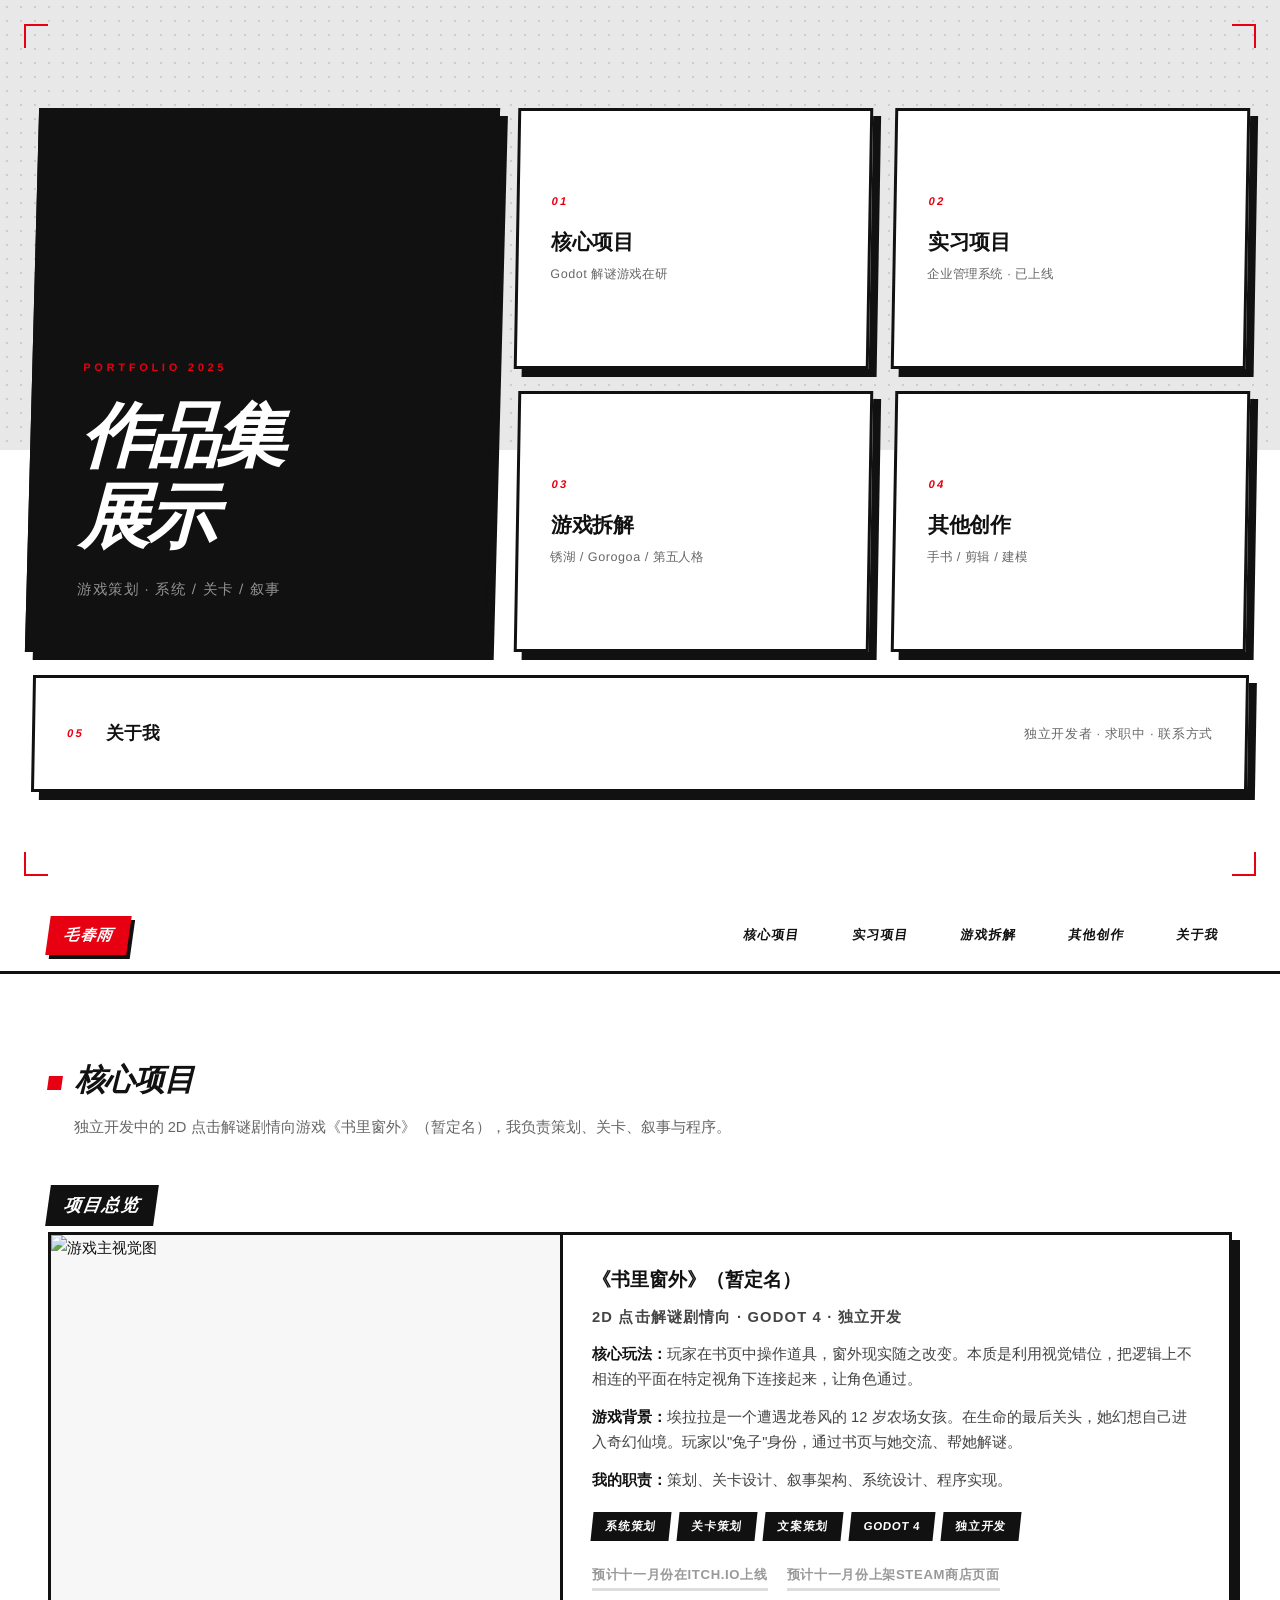
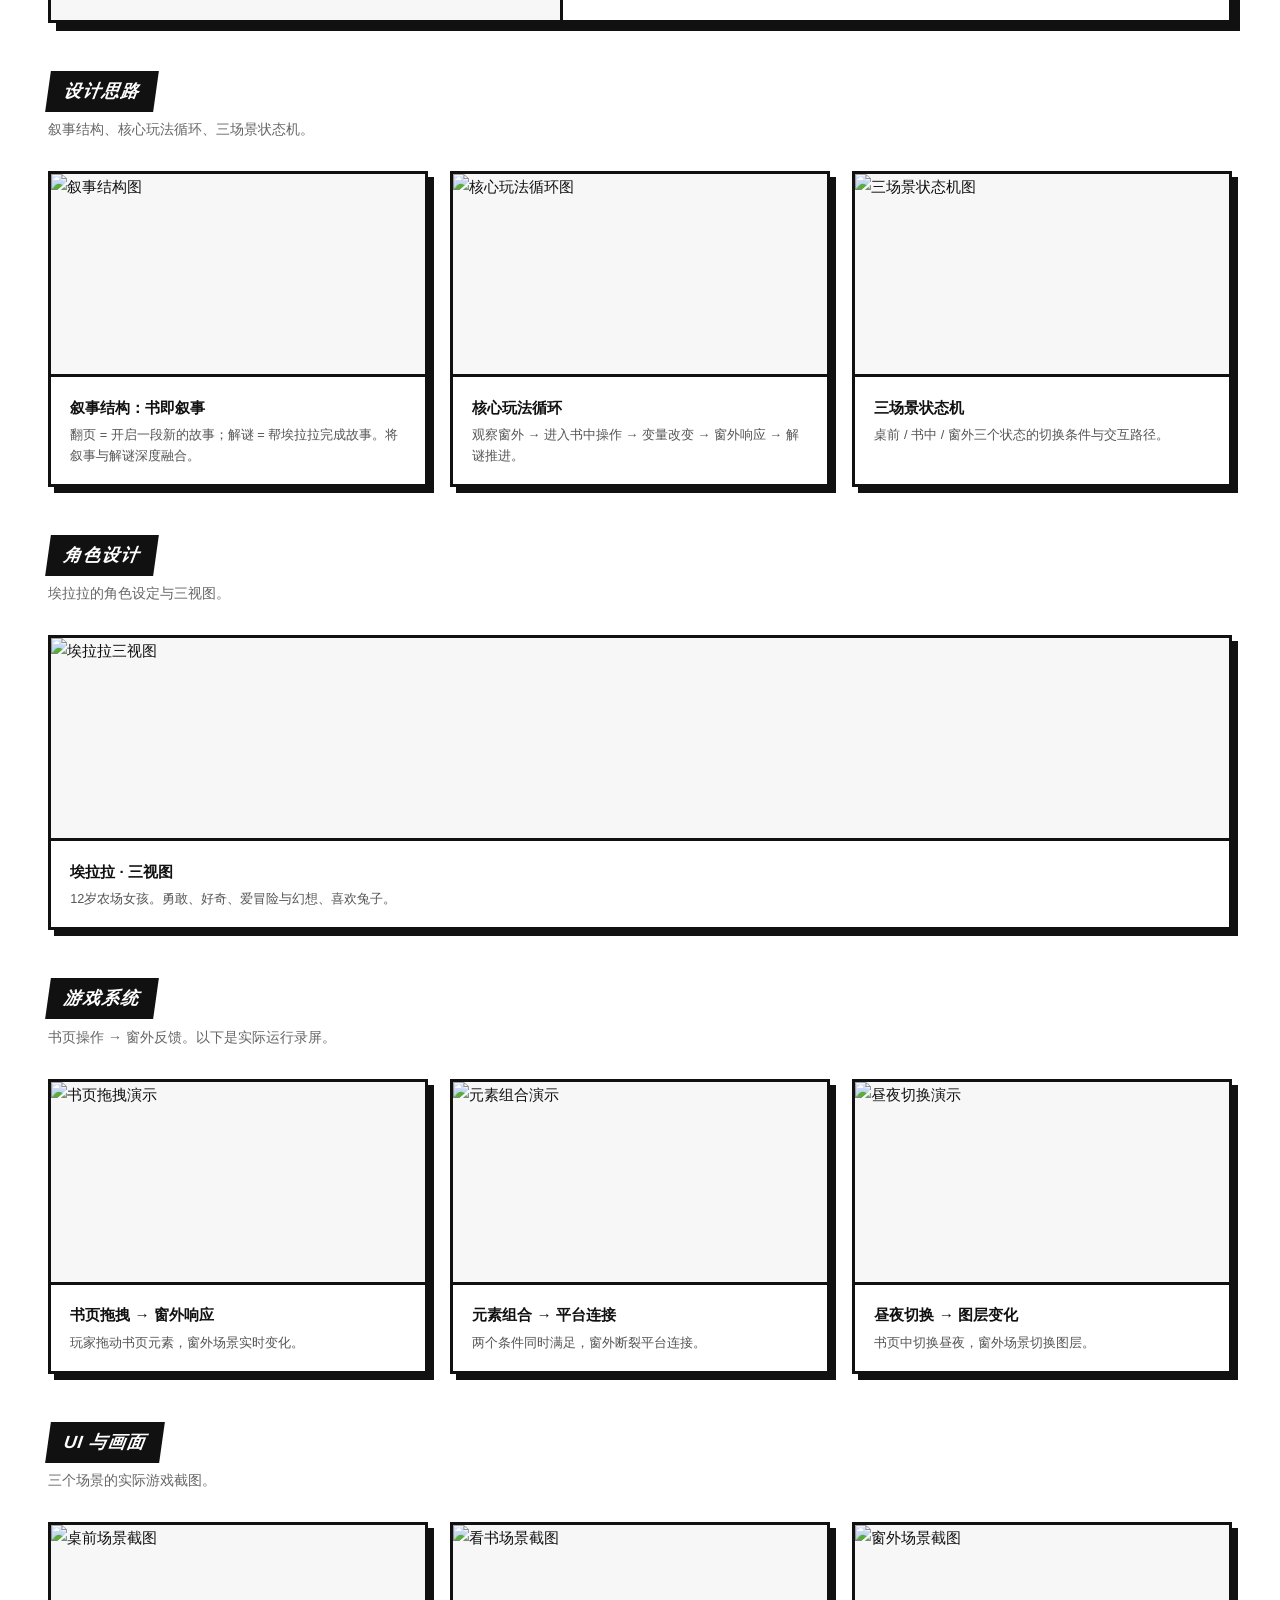
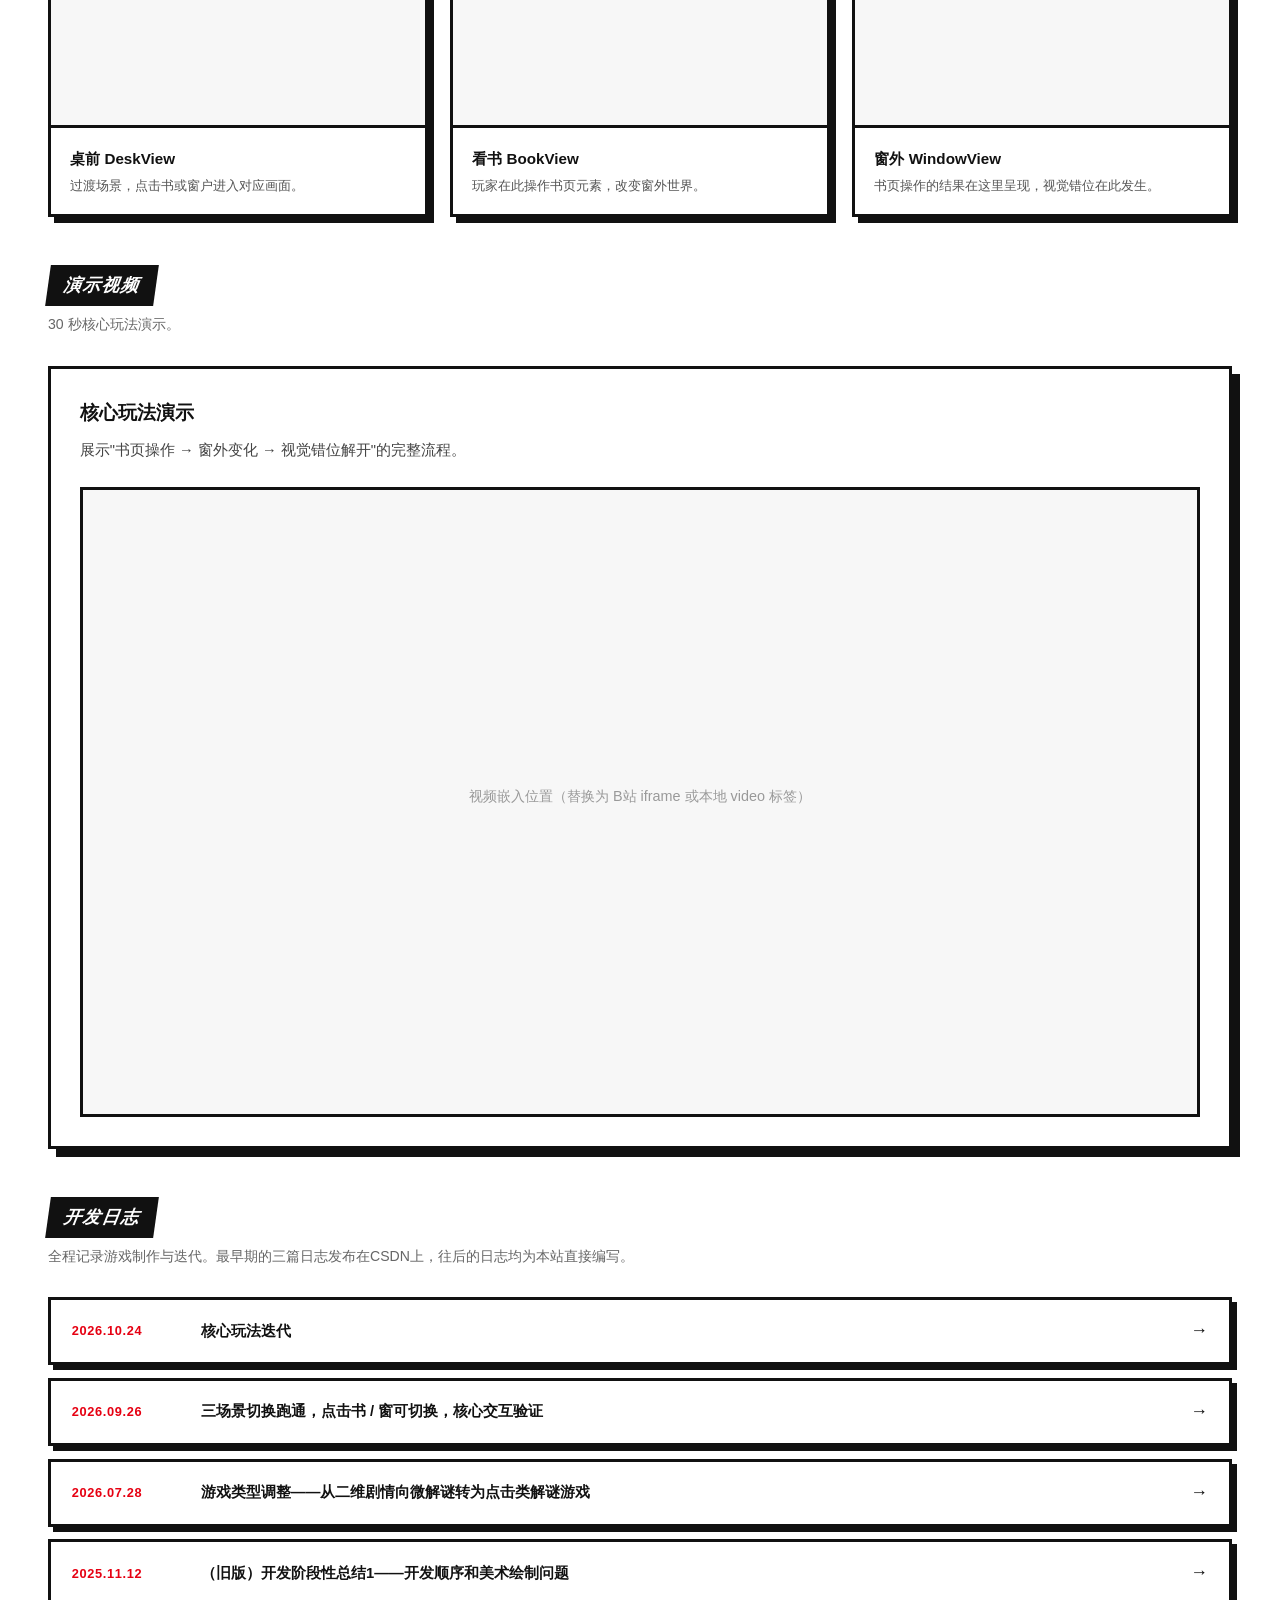
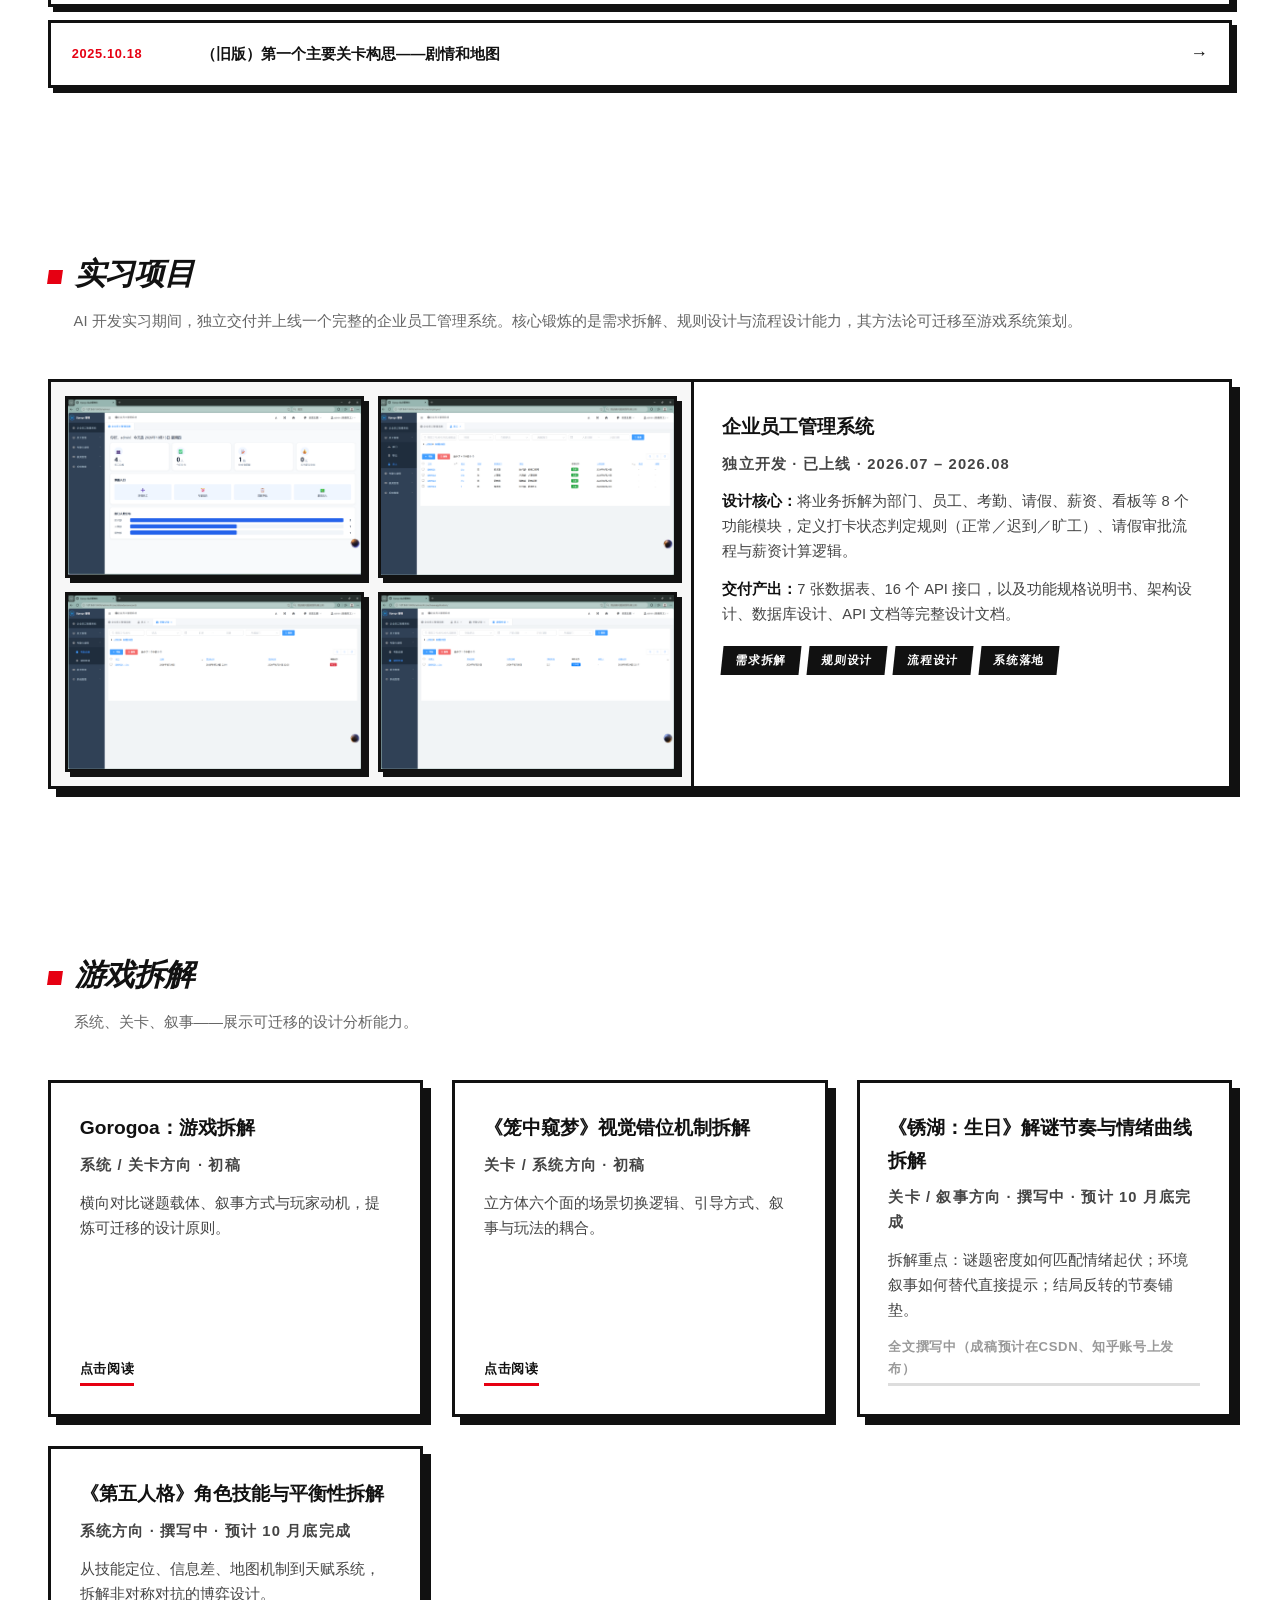
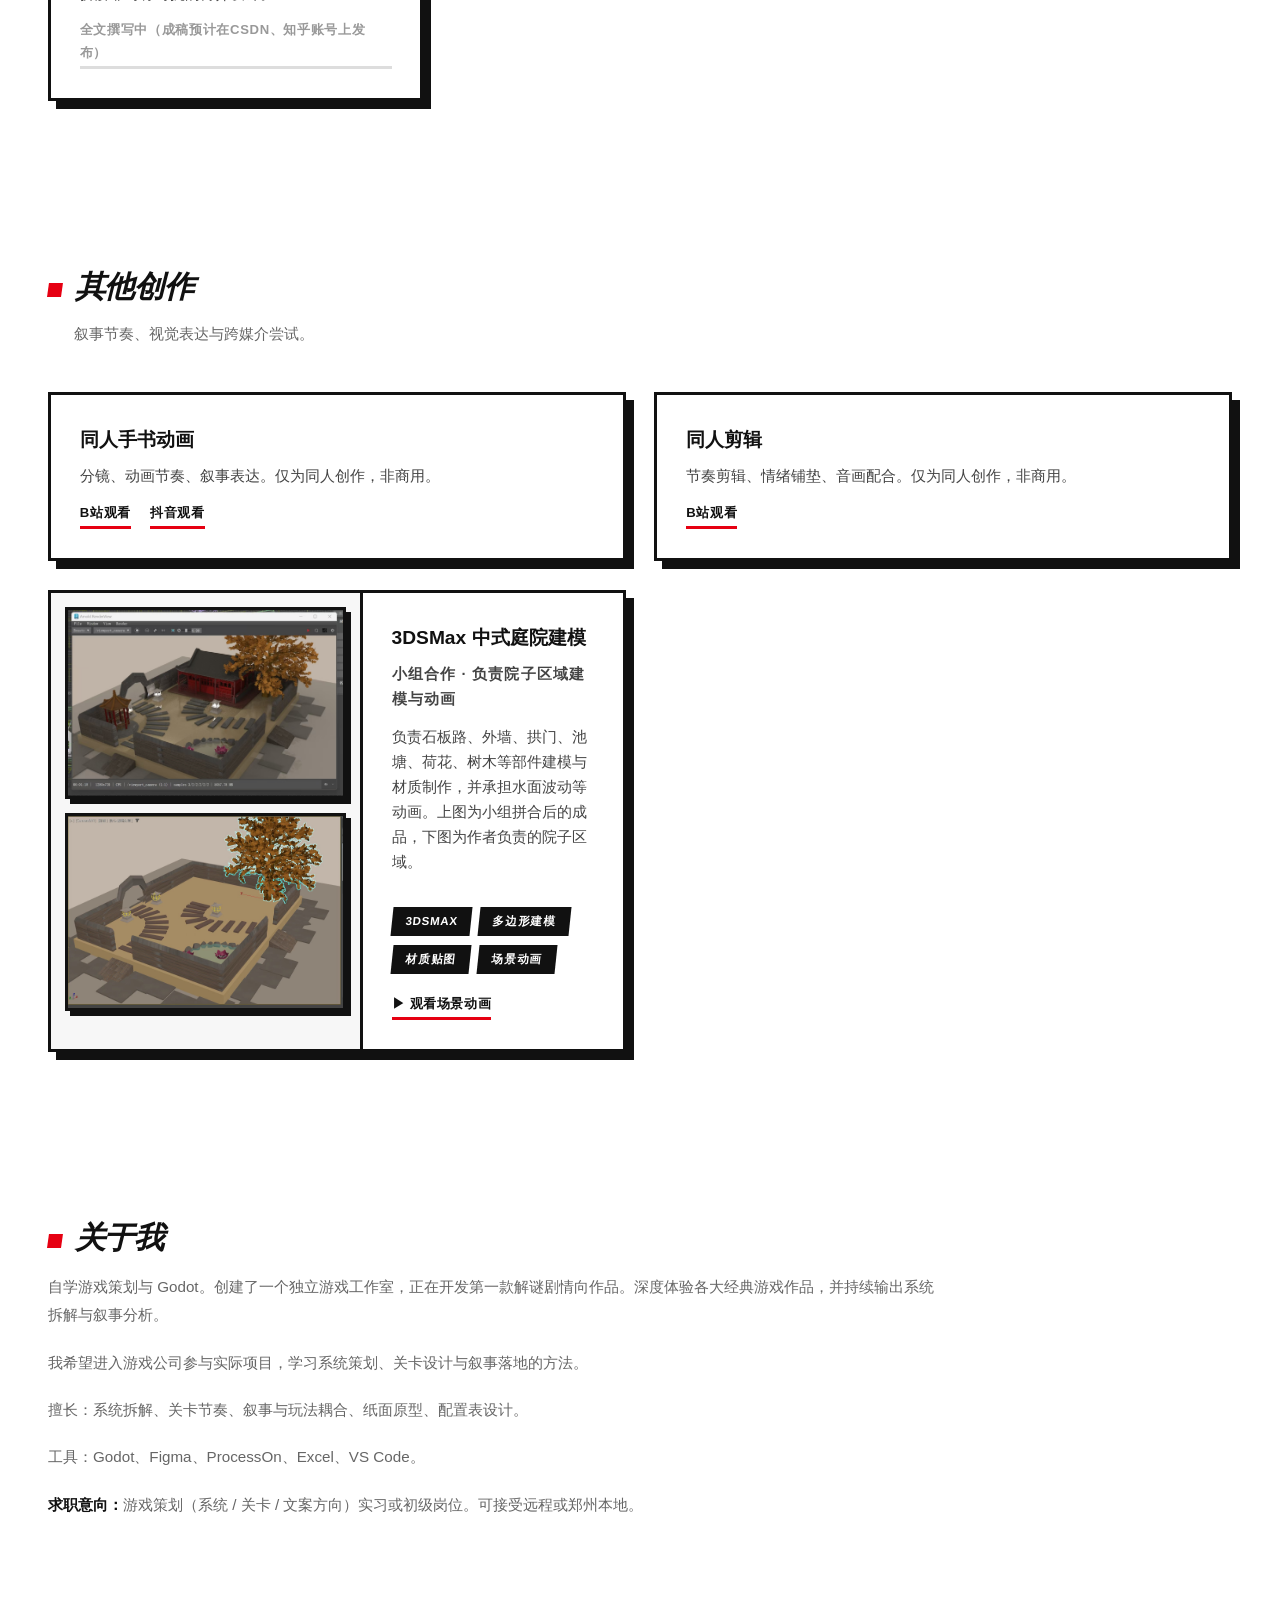
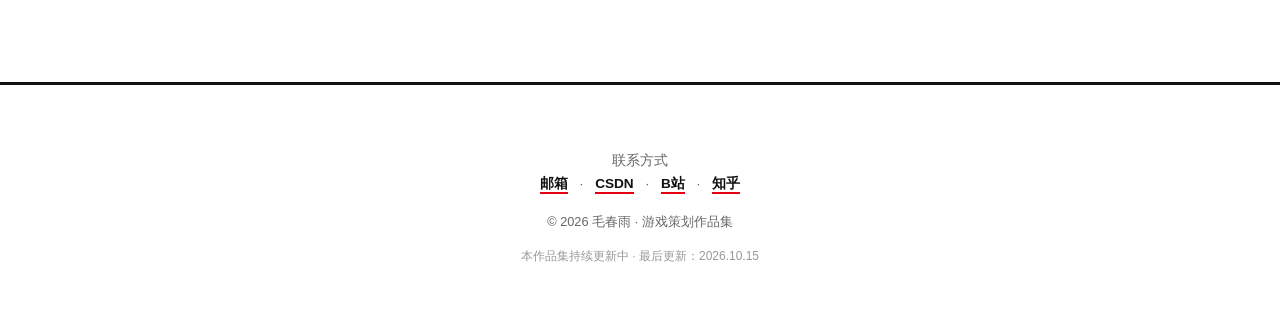
==== commit 3dca872c: "开发日志和拆解案" ====
--- a/Index.html
+++ b/Index.html
@@ -245,6 +245,11 @@
     <div class="subsection-title">开发日志</div>
     <p class="subsection-desc">全程记录游戏制作与迭代。最早期的三篇日志发布在CSDN上，往后的日志均为本站直接编写。</p>
     <div class="devlog-list">
+      <a class="devlog-item" href="开发日志/2026.10.24记.html">
+        <span class="devlog-date">2026.10.24</span>
+        <span class="devlog-title">核心玩法迭代</span>
+        <span class="devlog-arrow">→</span>
+      </a>
       <a class="devlog-item" href="开发日志/Day1.html">
         <span class="devlog-date">2026.09.26</span>
         <span class="devlog-title">三场景切换跑通，点击书 / 窗可切换，核心交互验证</span>
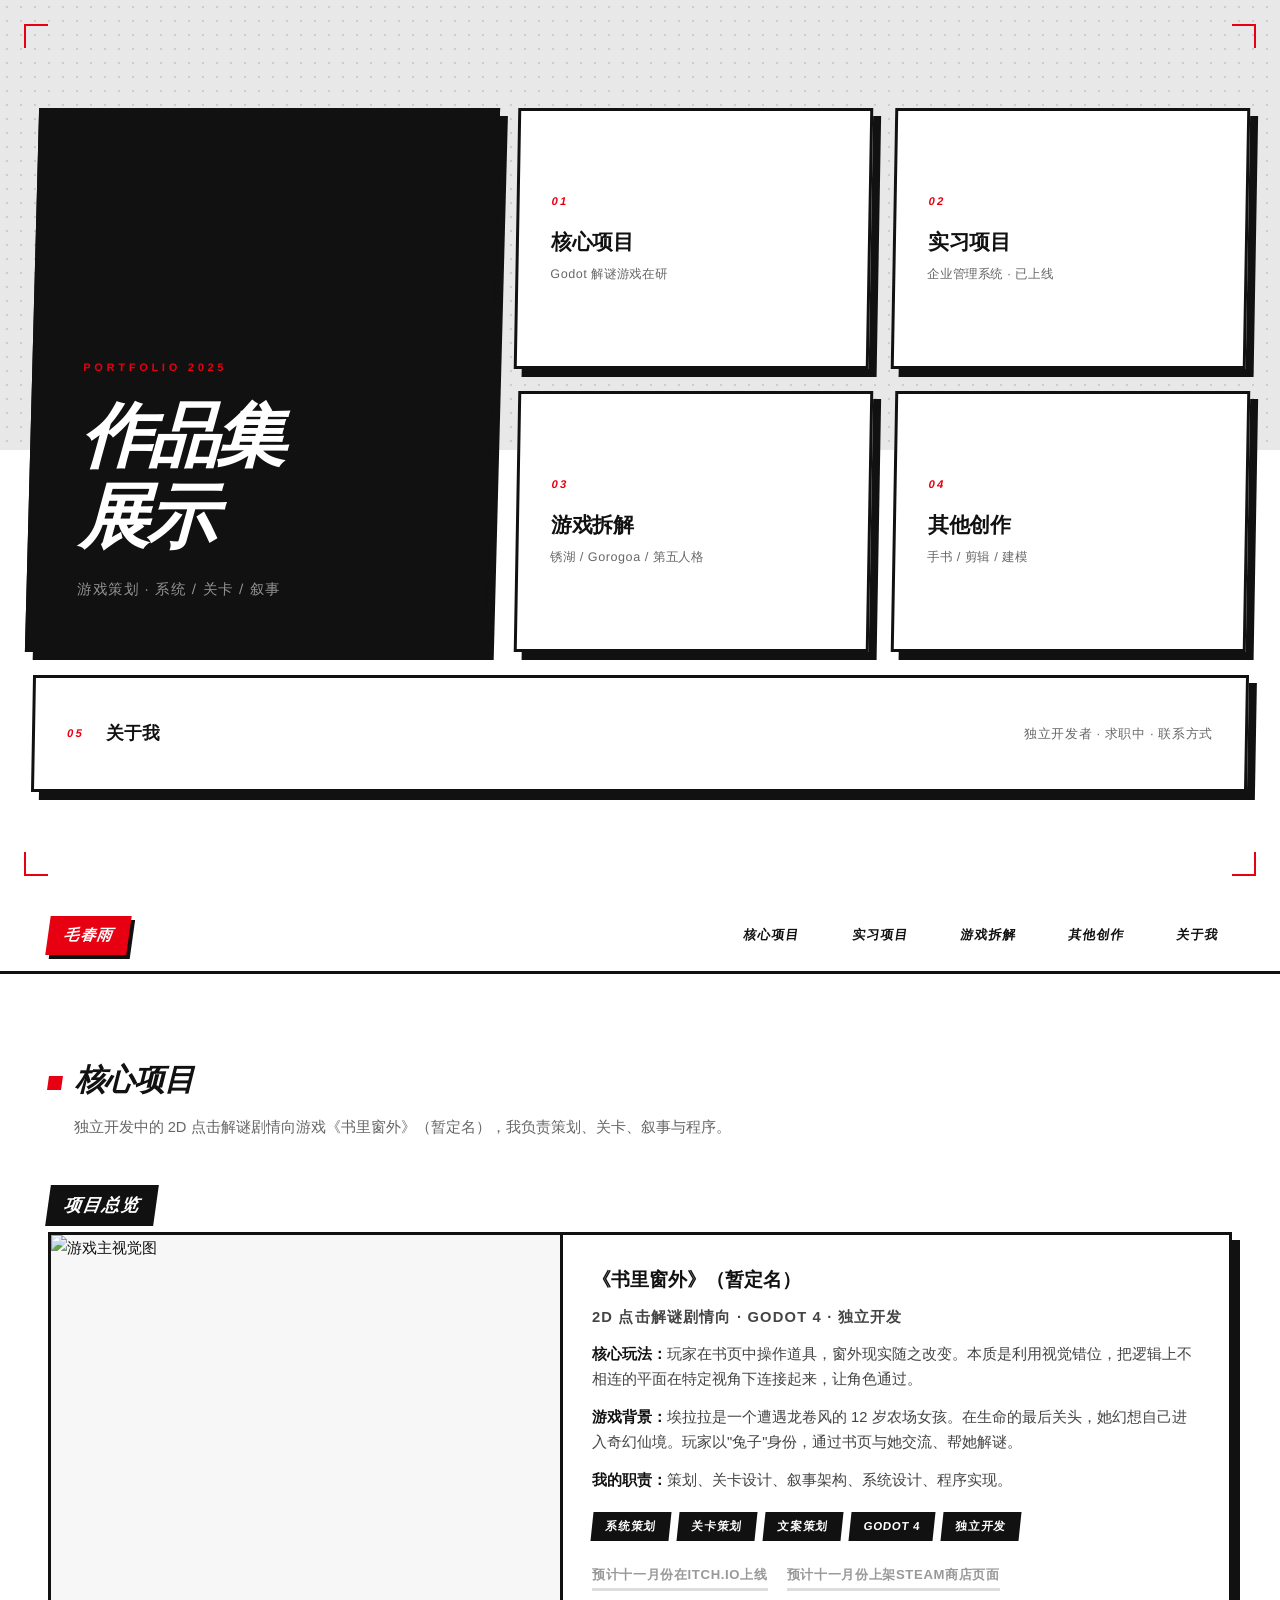
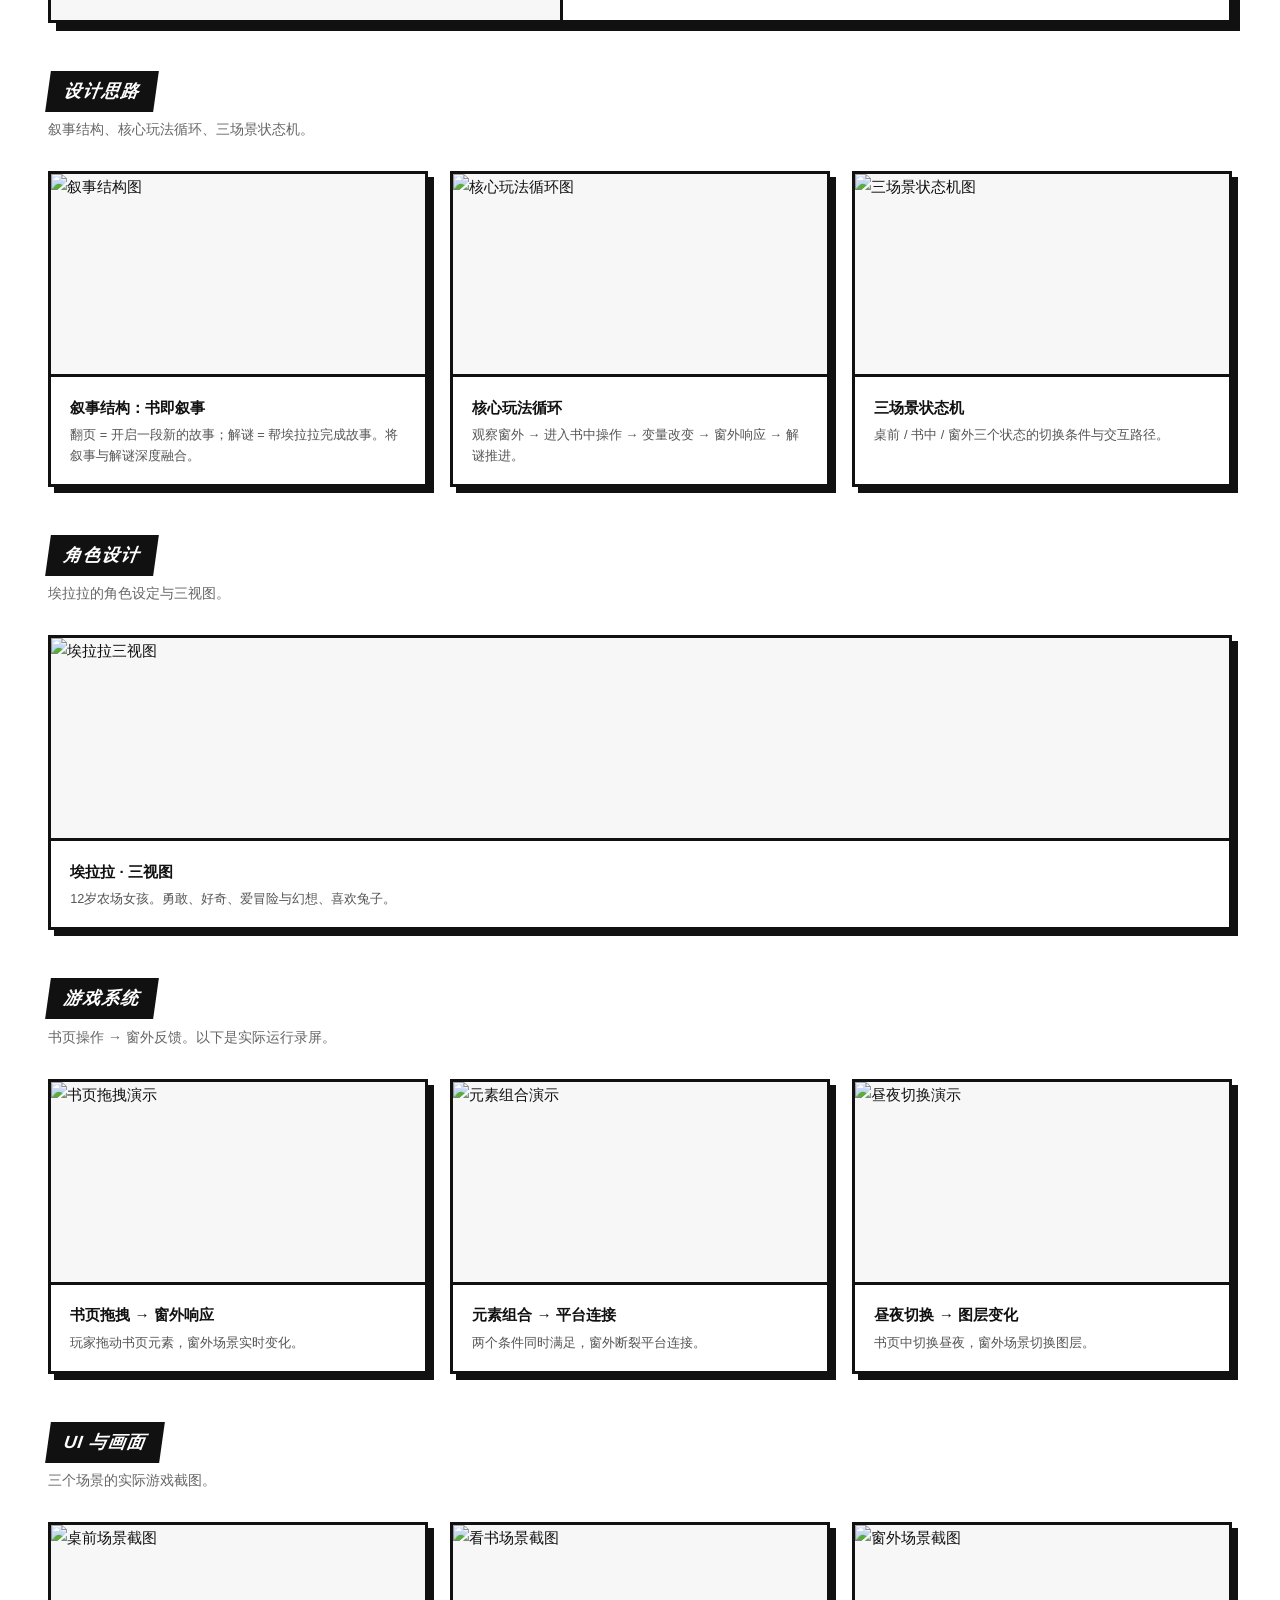
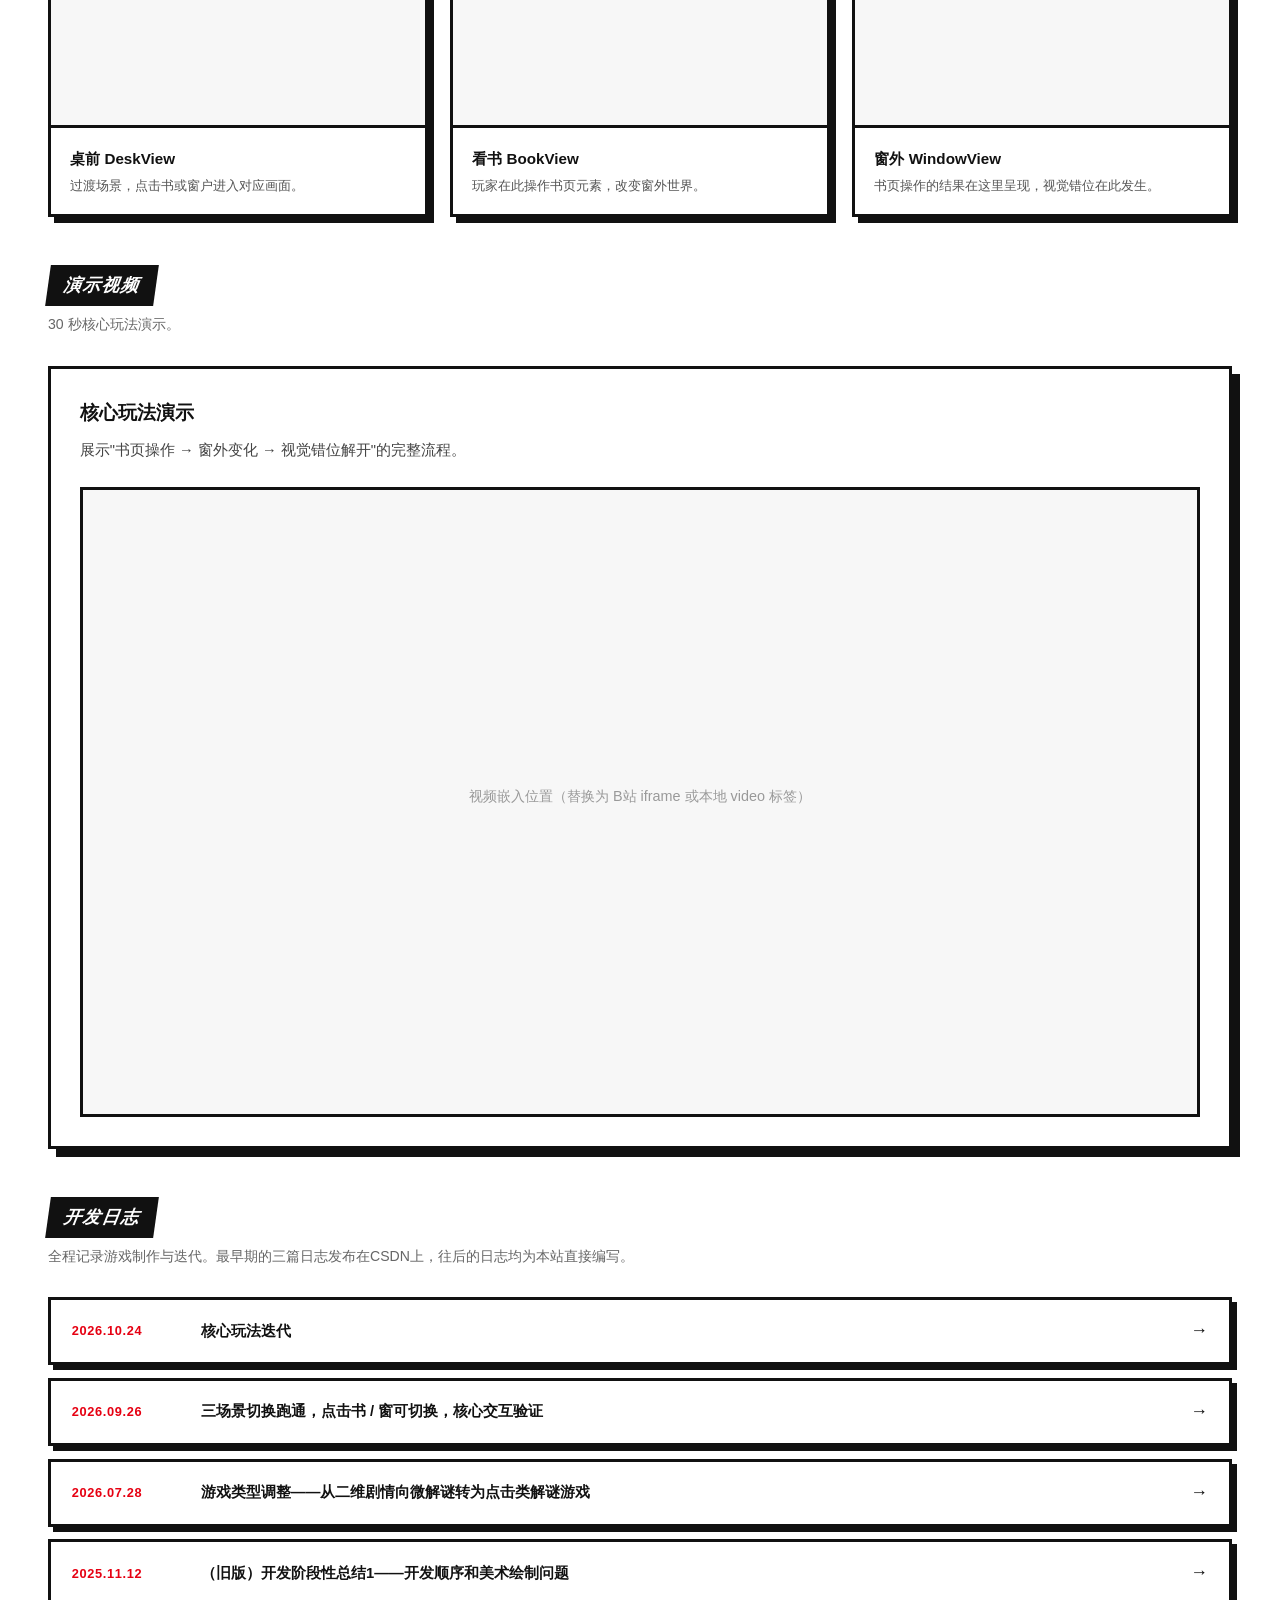
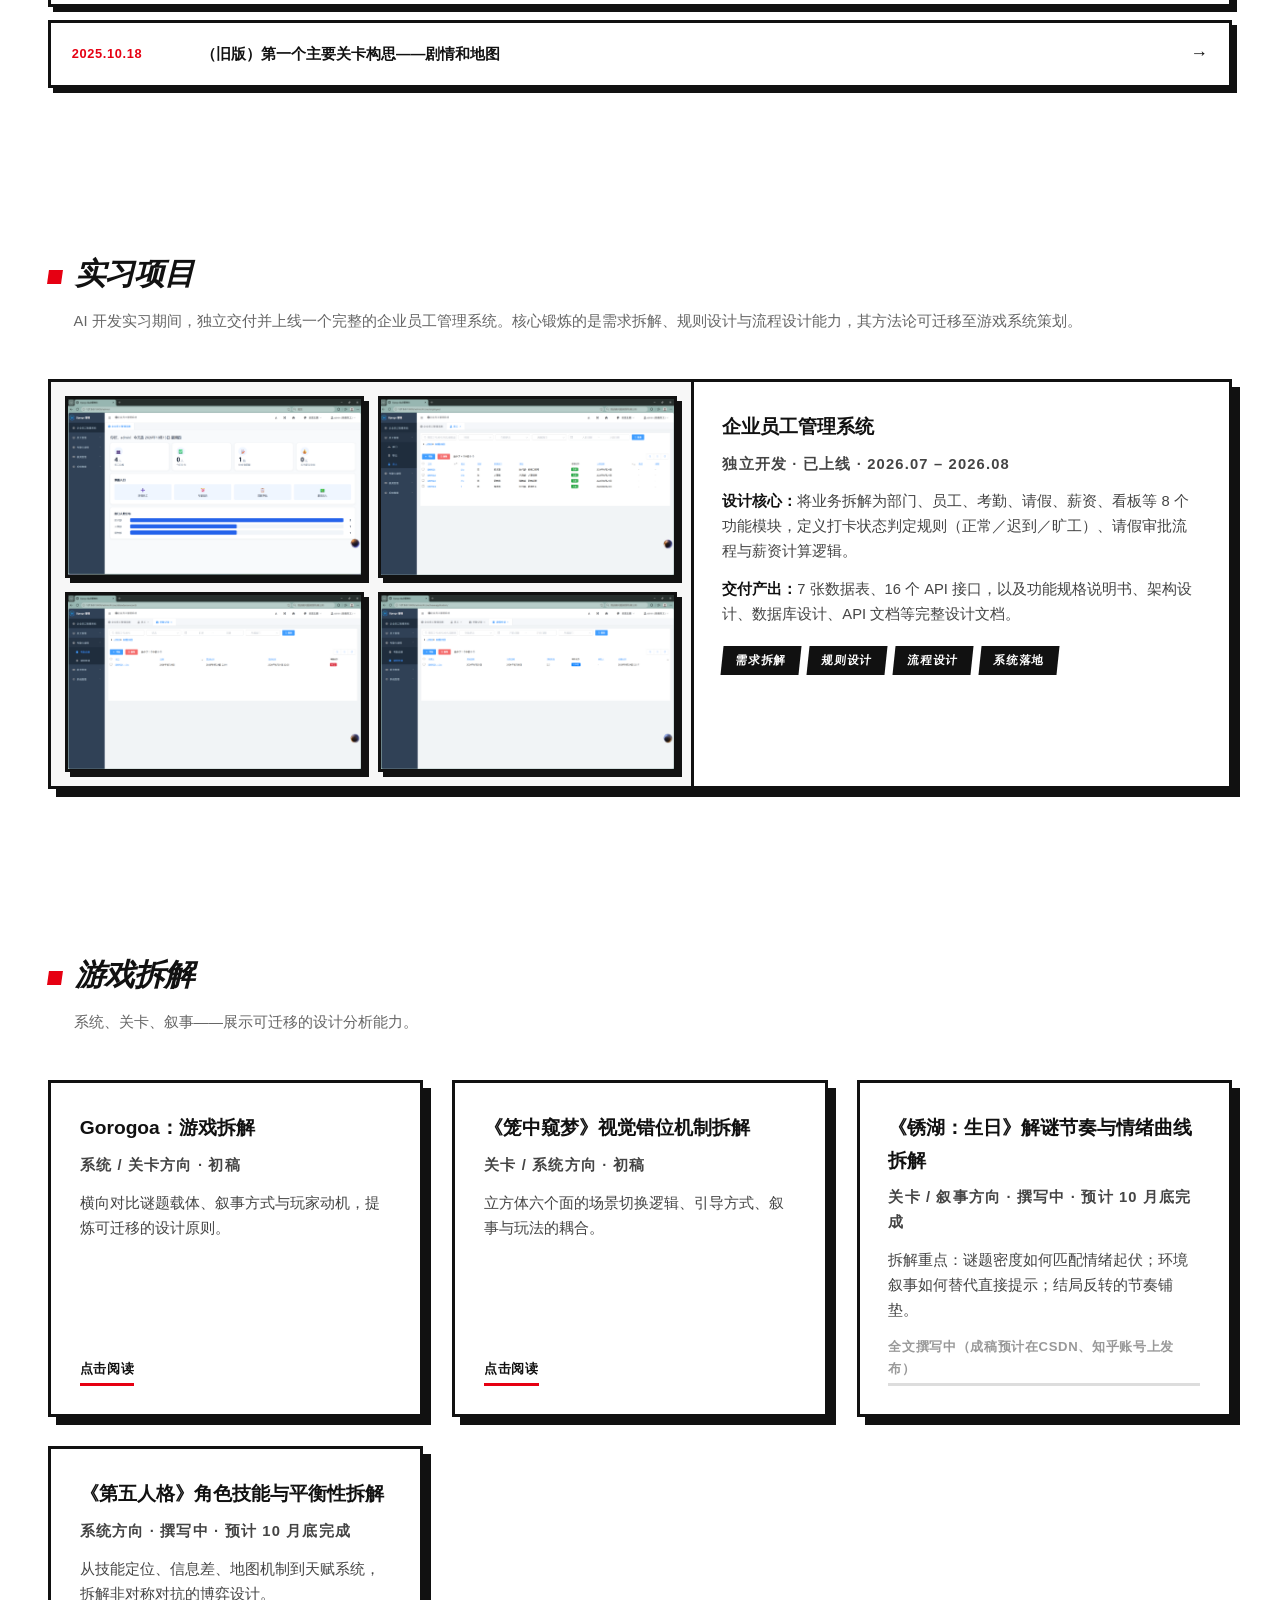
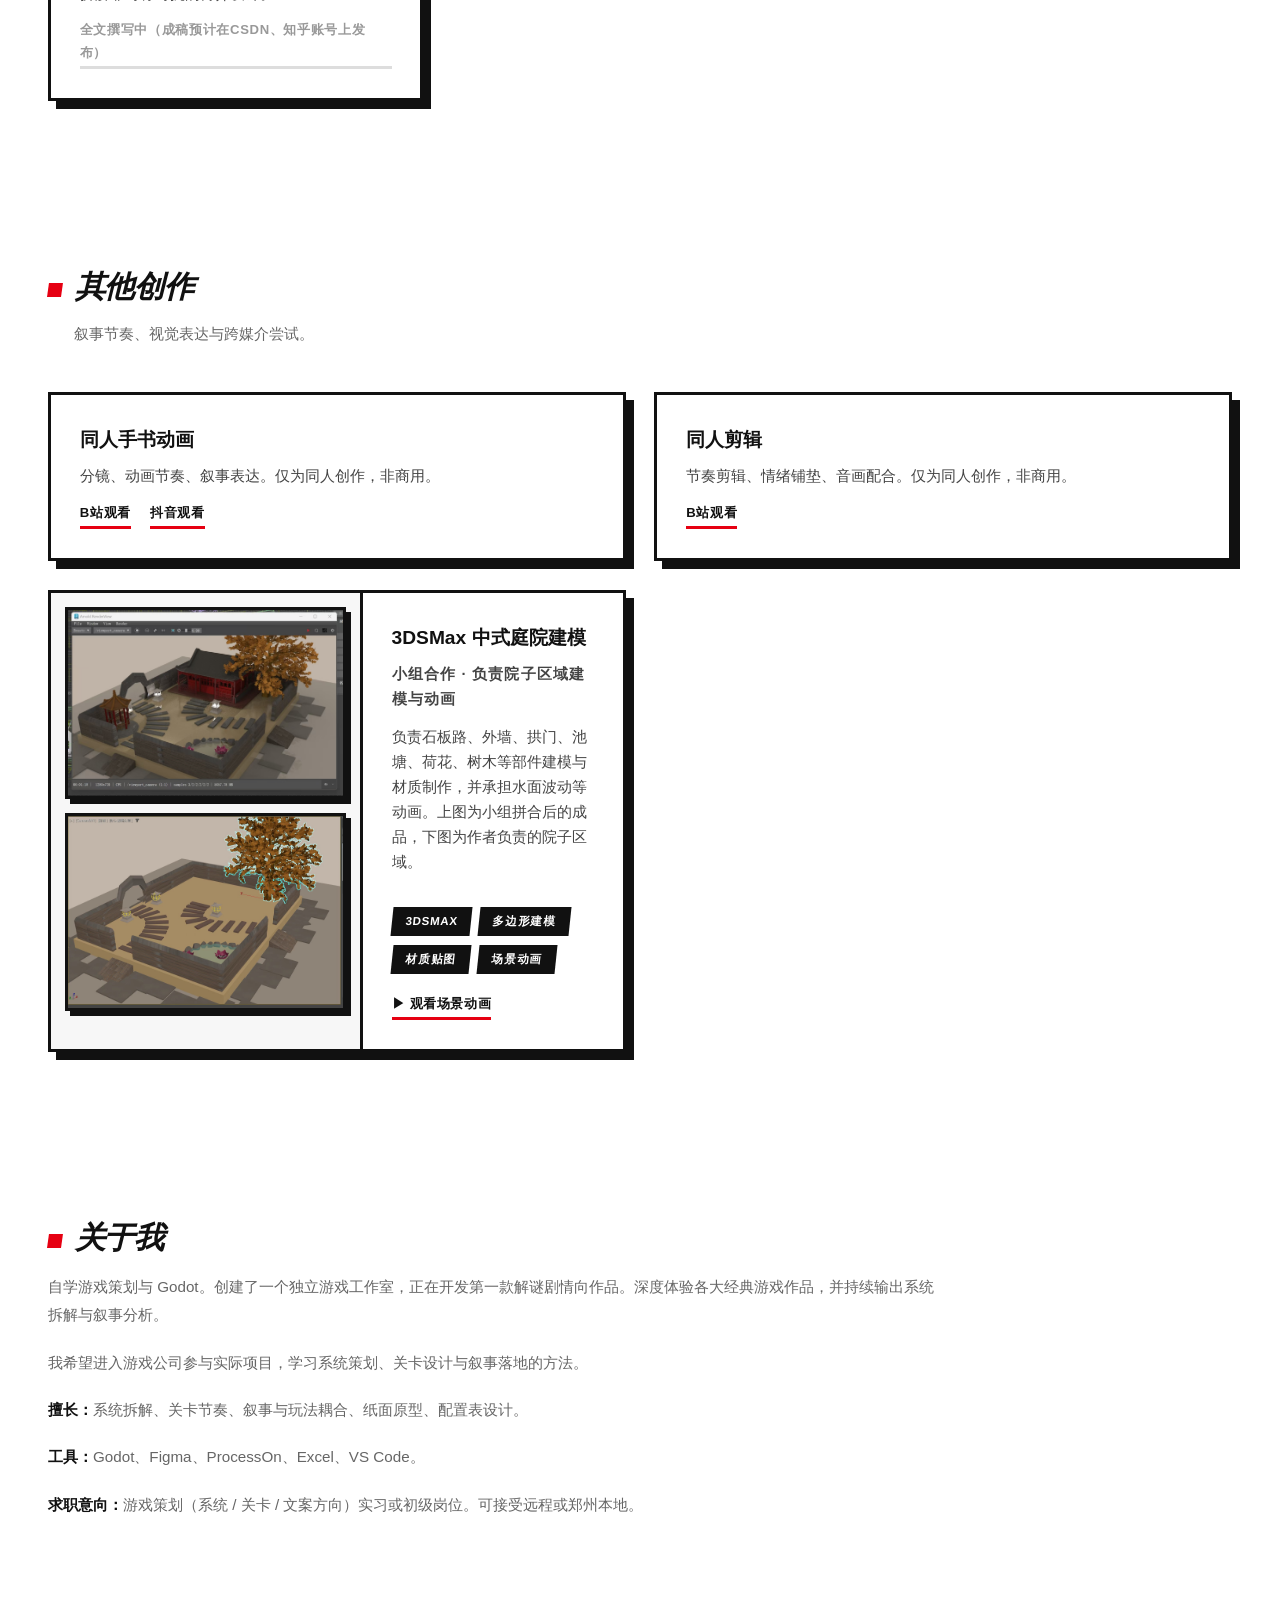
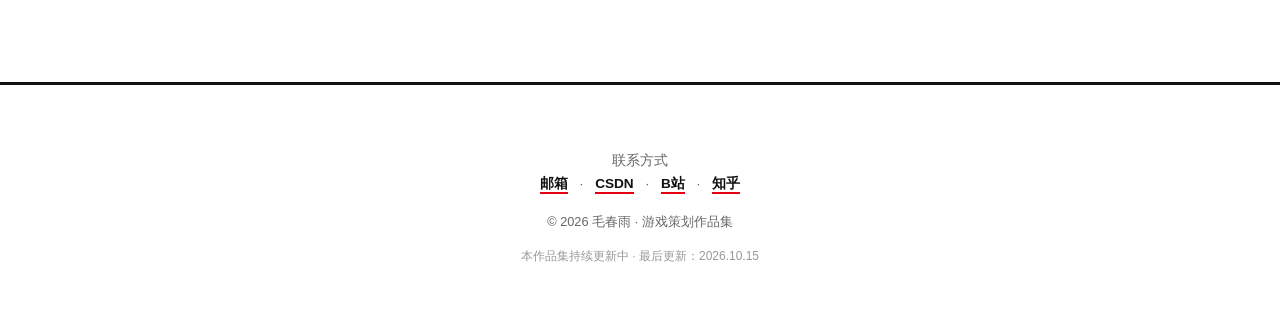
==== commit 8a9af219: "1" ====
--- a/Index.html
+++ b/Index.html
@@ -395,8 +395,8 @@
   <div class="about-text">
     <p>自学游戏策划与 Godot。创建了一个独立游戏工作室，正在开发第一款解谜剧情向作品。深度体验各大经典游戏作品，并持续输出系统拆解与叙事分析。</p>
     <p>我希望进入游戏公司参与实际项目，学习系统策划、关卡设计与叙事落地的方法。</p>
-    <p>擅长：系统拆解、关卡节奏、叙事与玩法耦合、纸面原型、配置表设计。</p>
-    <p>工具：Godot、Figma、ProcessOn、Excel、VS Code。</p>
+    <p><strong>擅长：</strong>系统拆解、关卡节奏、叙事与玩法耦合、纸面原型、配置表设计。</p>
+    <p><strong>工具：</strong>Godot、Figma、ProcessOn、Excel、VS Code。</p>
     <p><strong>求职意向：</strong>游戏策划（系统 / 关卡 / 文案方向）实习或初级岗位。可接受远程或郑州本地。</p>
   </div>
 </section>
